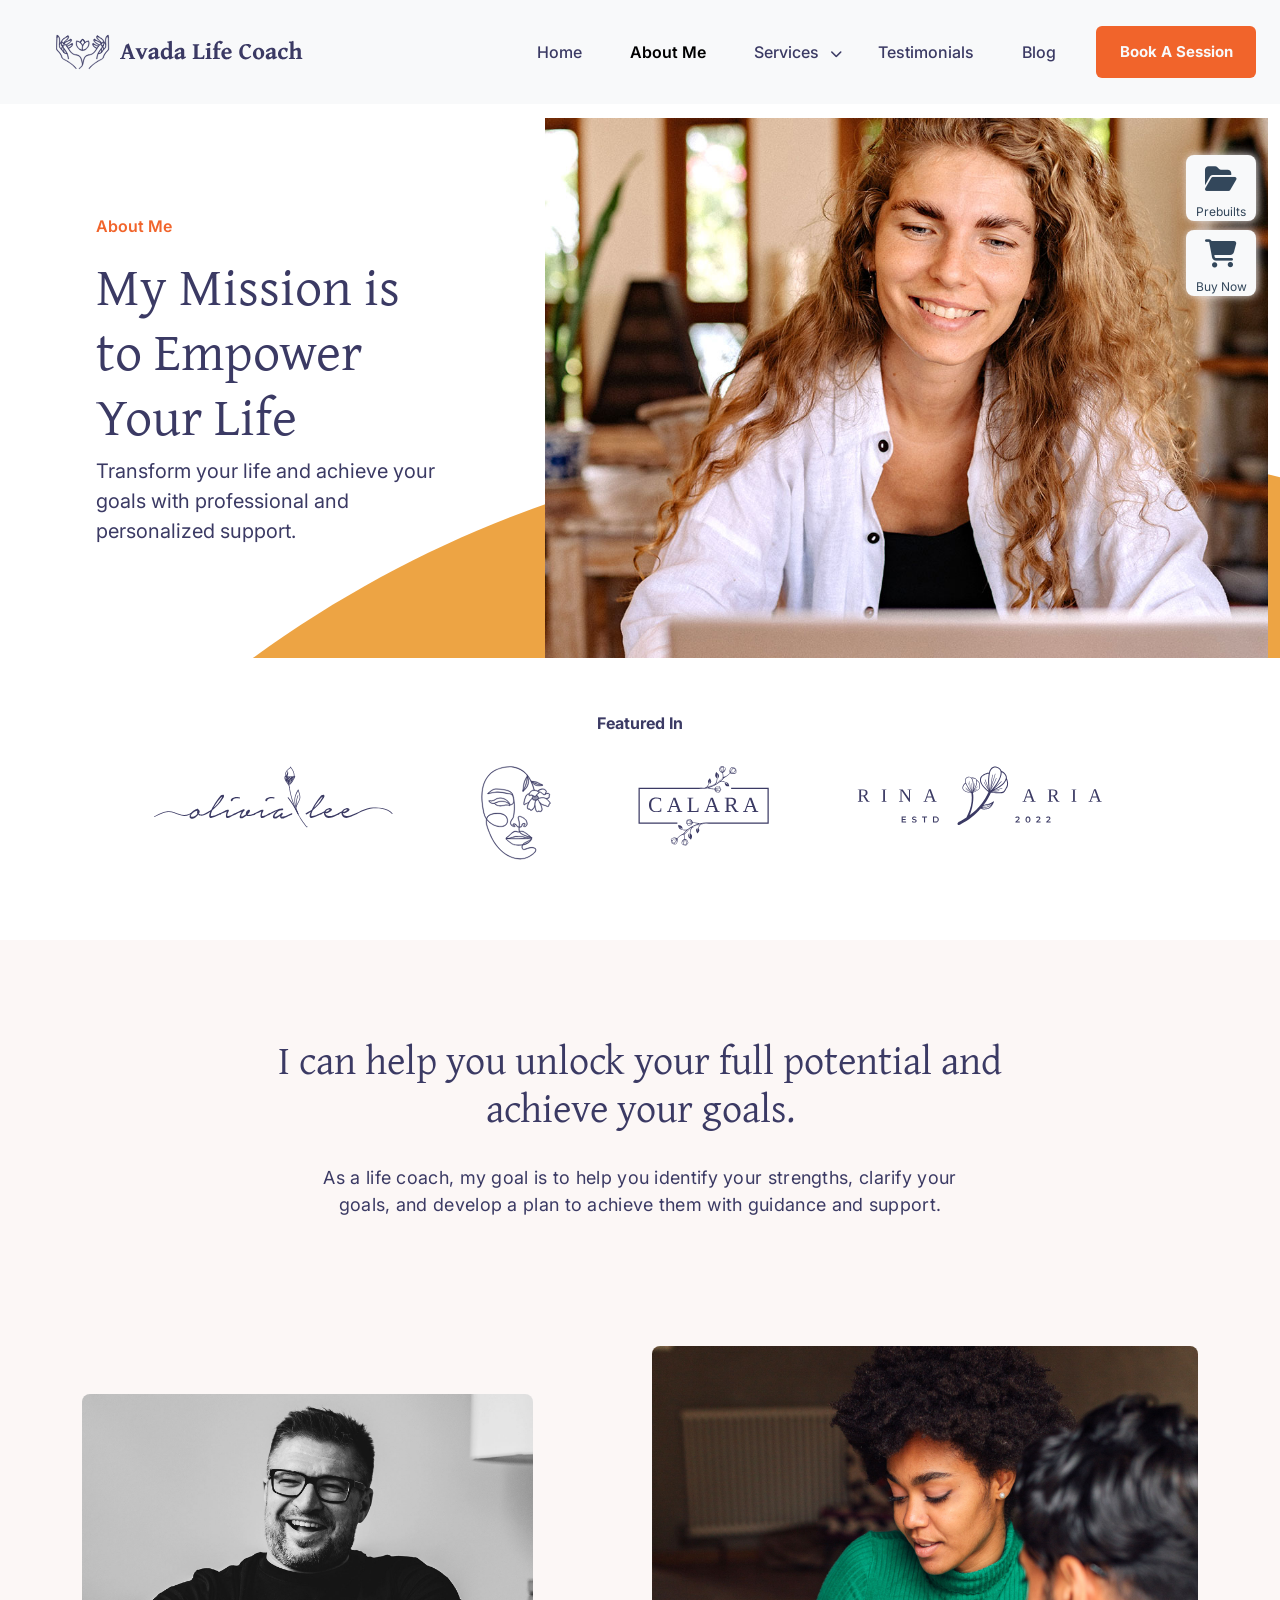
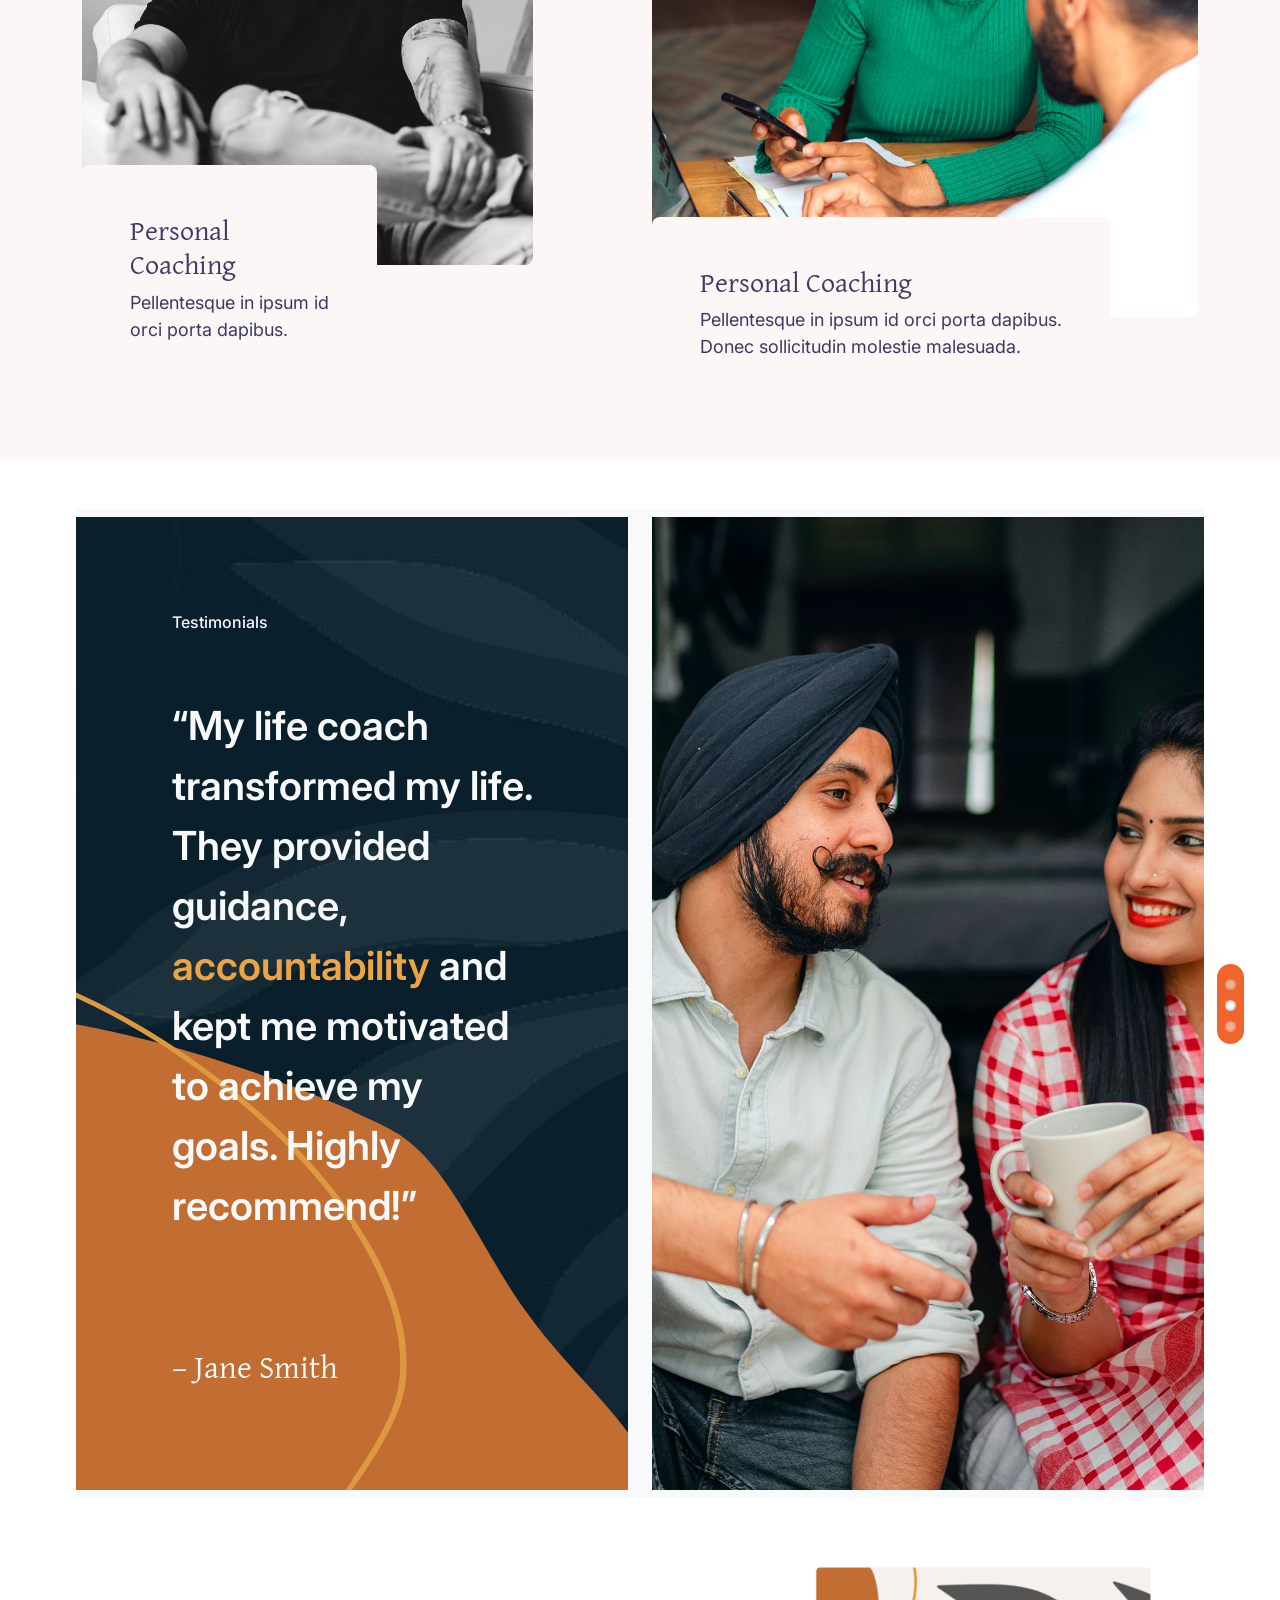
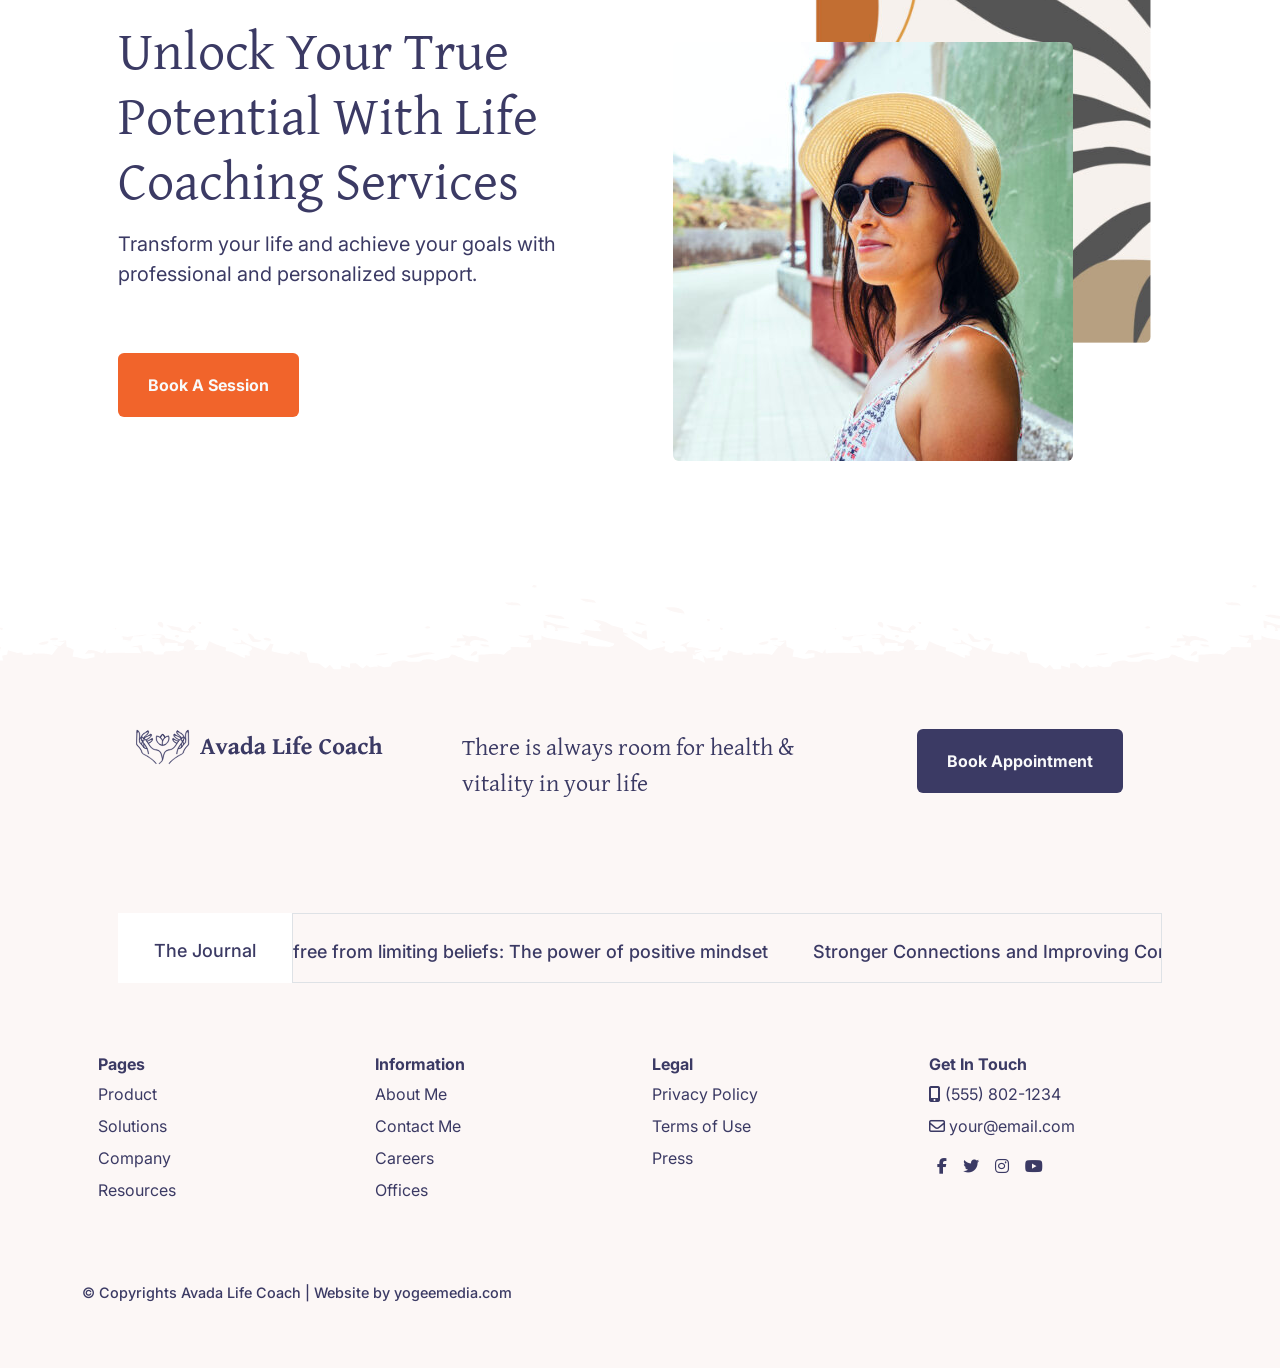
==== about-me.html @ 84ffe20c "toggle btn replace" ====
<!DOCTYPE html>
<html lang="en">

<head>
    <meta charset="UTF-8" />
    <meta name="viewport" content="width=device-width, initial-scale=1.0" />
    <title>
        About Me – Avada Life Coach
    </title>

    <!-- favicon -->
    <link rel="shortcut icon" href="inc/img/home/favicon.svg" type="image/x-icon" />

    <!-- bootstrap css -->
    <link href="https://cdn.jsdelivr.net/npm/bootstrap@5.0.2/dist/css/bootstrap.min.css" rel="stylesheet"
        integrity="sha384-EVSTQN3/azprG1Anm3QDgpJLIm9Nao0Yz1ztcQTwFspd3yD65VohhpuuCOmLASjC" crossorigin="anonymous" />

    <!-- font-awesome cdn  -->
    <link rel="stylesheet" href="https://cdnjs.cloudflare.com/ajax/libs/font-awesome/6.4.2/css/all.min.css"
        integrity="sha512-z3gLpd7yknf1YoNbCzqRKc4qyor8gaKU1qmn+CShxbuBusANI9QpRohGBreCFkKxLhei6S9CQXFEbbKuqLg0DA=="
        crossorigin="anonymous" referrerpolicy="no-referrer" />

    <!-- google font cdn -->
    <link rel="preconnect" href="https://fonts.googleapis.com" />
    <link rel="preconnect" href="https://fonts.gstatic.com" crossorigin />
    <link
        href="https://fonts.googleapis.com/css2?family=Gentium+Plus:wght@400;700&family=Inter:wght@200;400;600&display=swap"
        rel="stylesheet" />

    <!-- data aos css cdn -->
    <link rel="stylesheet" href="https://unpkg.com/aos@next/dist/aos.css" />

    <!-- main css -->
    <link rel="stylesheet" href="inc/css/style.css" />

    <!-- jQuery -->
    <script src="https://cdnjs.cloudflare.com/ajax/libs/jquery/3.7.0/jquery.min.js"
        integrity="sha512-3gJwYpMe3QewGELv8k/BX9vcqhryRdzRMxVfq6ngyWXwo03GFEzjsUm8Q7RZcHPHksttq7/GFoxjCVUjkjvPdw=="
        crossorigin="anonymous" referrerpolicy="no-referrer"></script>


</head>

<body>
    <!-- main wrapper start -->
    <div class="main-wrapper position-relative">
        <!-- header start -->
        <header>
            <nav class="navbar navbar-expand-lg bg-body-tertiary py-4 px-lg-2 px-sm-0">
                <div class="container px-0">
                    <a class="navbar-brand ps-3 ps-lg-5" href="index.html">
                        <img src="./inc/img/home/logo.svg" class="logo position-relative" alt="logo" />
                    </a>
                    <li class="px-lg-3 px-md-0 d-lg-none d-md-block d-sm-block">
                        <button onclick="window.location.href='book-session.html';"
                            class="nav-btn btn bg-orange fw-bolder btn-small text-light" type="button">
                            Book A Session
                        </button>
                    </li>
                    <button onclick="toggleBtn()" class="navbar-toggler" type="button" data-bs-toggle="collapse"
                        data-bs-target="#navbarSupportedContent" aria-controls="navbarSupportedContent"
                        aria-expanded="false" aria-label="Toggle navigation">
                        <span class="fa fa-bars py-3 px-4 bg-light float-end" onclick="changeIcon(this)"></span>
                    </button>
                    <div class="collapse navbar-collapse float-lg-end float-md-none" id="navbarSupportedContent">
                        <ul class="navbar-nav ms-auto mb-2">
                            <li class="nav-item px-lg-3 px-md-0">
                                <a class="nav-link text-purple hover-text-orange" aria-current="page"
                                    href="index.html">Home</a>
                            </li>
                            <li class="nav-item px-lg-3 px-md-0">
                                <a class="nav-link active text-purple hover-text-orange" href="about-me.html">
                                    About Me</a>
                            </li>
                            <li class="nav-item px-lg-3 px-md-0 dropdown btn-group">
                                <button class="col-11 btn text-start p-0" type="button">
                                    <a class="nav-link text-purple hover-text-orange float-start w-100"
                                        href="services.html">Services</a>
                                </button>
                                <button type="button" class="col-1 btn float-end text-purple p-0 mt-3 mt-lg-2"
                                    data-bs-toggle="dropdown" aria-expanded="false">
                                    <!-- <span class="visually-hidden">Toggle Dropdown</span> -->
                                    <i class="fa-solid fa-chevron-down drop-btn" style="font-size: 0.75rem ;"></i>
                                </button>
                                <ul class="dropdown-menu m-lg-1 m-md-0 rounded-4 px-lg-2 px-md-0"
                                    style="transition: var(--animation);">
                                    <a href="career-coaching.html" class="drop-item-link">
                                        <li class="row">
                                            <div class=" col-5 p-0">
                                                <img src="inc/img/home/drop1.png" alt="dropdown-icon"
                                                    class="dropdown-icon d-lg-block d-md-none d-sm-none m-auto">
                                            </div>
                                            <div class="col-lg-7 col-md-12 p-0 list-box">
                                                <div class="dropdown-item text-purple hover-text-orange p-0 font2 fs-5 px-lg-0 px-md-5 px-sm-5"
                                                    style="letter-spacing: 1px">
                                                    Career Coaching
                                                </div>
                                                <div class=" sub-heading text-secondary d-lg-block d-md-non d-sm-none">
                                                    Vivamus magna justo
                                                </div>
                                            </div>
                                        </li>
                                    </a>
                                    <li>
                                        <hr class="dropdown-divider mx-3">
                                    </li>
                                    <a href="personal-coaching.html" class="drop-item-link">
                                        <li class="row">
                                            <div class=" col-5 p-0">
                                                <img src="inc/img/home/drop2.png" alt="dropdown-icon"
                                                    class="dropdown-icon d-lg-block d-md-none d-sm-none m-auto">
                                            </div>
                                            <div class="col-lg-7 col-md-12 p-0 list-box">
                                                <div class="dropdown-item text-purple hover-text-orange p-0 font2 fs-5 px-lg-0 px-md-5 px-sm-5"
                                                    style="letter-spacing: 1px;">
                                                    Personal Coaching
                                                </div>
                                                <div class="sub-heading text-secondary d-lg-block d-md-none d-sm-none">
                                                    Pellentesque in ipsum
                                                </div>
                                            </div>
                                        </li>
                                    </a>
                                    <li>
                                        <hr class="dropdown-divider mx-3">
                                    </li>
                                    <a href="wellness-coaching.html" class="drop-item-link">
                                        <li class="row">
                                            <div class=" col-5 p-0">
                                                <img src="inc/img/home/drop3.png" alt="dropdown-icon"
                                                    class="dropdown-icon d-lg-block d-md-none d-sm-none m-auto">
                                            </div>
                                            <div class="col-lg-7 col-md-12 p-0 list-box">
                                                <div class="dropdown-item text-purple hover-text-orange p-0 font2 fs-5 px-lg-0 px-md-5 px-sm-5"
                                                    style="letter-spacing: 1px;">
                                                    Wellness Coaching
                                                </div>
                                                <div class="sub-heading text-secondary d-lg-block d-md-none d-sm-none">
                                                    Cras ulricies ligula sed
                                                </div>
                                            </div>
                                        </li>
                                    </a>
                                </ul>
                            </li>
                            <li class="nav-item px-lg-3 px-md-0">
                                <a class="nav-link text-purple hover-text-orange"
                                    href="testimonials.html">Testimonials</a>
                            </li>
                            <li class="nav-item px-lg-3 px-md-0">
                                <a class="nav-link text-purple hover-text-orange" href="blog.html">Blog</a>
                            </li>
                        </ul>
                        <!-- <form class="d-flex" role="search">
                            <input class="form-control me-2" type="search" placeholder="Search" aria-label="Search">
                            <button class="btn btn-outline-success" type="submit">Search</button>
                        </form> -->
                    </div>
                </div>
                <li class="px-lg-3 px-md-0 d-lg-block d-md-none d-sm-none">
                    <button onclick="window.location.href='book-session.html';"
                        class="nav-btn btn bg-orange fw-bolder btn-small text-light" type="button">
                        Book A Session
                    </button>
                </li>
            </nav>
        </header>
        <!-- header end -->

        <!-- fix two button section start -->
        <section class="two-fix-btn position-relative d-none d-sm-block btn" style="z-index: 999;">
            <div class="btn-container bg-light position-absolute" style="top: 50px;">
                <div class="main-box bg-light position-fixed text-center end-0 me-4 rounded-3" style="width: 70px;"
                    data-animation="to-left" data-bs-toggle="modal" data-bs-target="#exampleModal">
                    <a href="#">
                        <div class="btn-box d-flex align-items-center" style="width: 70px;">
                            <span class="fa-solid fa-folder-open fs-3 text-center m-auto"
                                style="color: var(--dark-purple);"></span>
                            <span class="fa-solid fa-folder-open fs-3 text-center m-auto"
                                style="color: var(--dark-purple);" onclick="changeIcon(this)" onclick="toggleBtn()"
                                aria-hidden="true"></span>
                        </div>
                        <p class="fix-btn-text d-block text-dark-purple m-0" style="font-size: 0.75rem;">Prebuilts</p>
                    </a>
                </div>
                <div class="main-box bg-light position-fixed text-center end-0 me-4 rounded-3"
                    style="width: 70px; top: 230px;" data-animation="to-left">
                    <a href="#">
                        <div class="btn-box d-flex align-items-center">
                            <span class="fa-solid fa-cart-shopping fs-3 text-center m-auto"
                                style="color: var(--dark-purple);"></span>
                            <span class="fa-solid fa-cart-shopping fs-3 text-center m-auto"
                                style="color: var(--dark-purple);" aria-hidden="true"></span>
                        </div>
                        <p class="fix-btn-text d-block text-dark-purple m-0" style="font-size: 0.75rem;">Buy Now</p>
                    </a>
                </div>
            </div>
        </section>
        <!-- fix two button section end -->

        <!-- Modal section start -->
        <section class="modal fade" id="exampleModal" tabindex="-1" aria-labelledby="exampleModalLabel"
            aria-hidden="true">
            <div class="modal-dialog modal-dialog-centered modal-dialog-scrollable" style="max-width: 80%;">
                <div class="modal-content">
                    <div class="modal-header">
                        <!-- <h1 class="modal-title fs-5" id="exampleModalLabel">Modal title</h1> -->
                        <button type="button" class="btn-close" data-bs-dismiss="modal" aria-label="Close"></button>
                    </div>
                    <div class="modal-body">
                        <div class="container-fluid">
                            <div class="row flex-nowrap">
                                <div class="col-auto col-md-3 col-xl-2 px-sm-2 px-0">
                                    <div
                                        class="d-flex flex-column align-items-center align-items-sm-start px-3 pt-2 text-white min-vh-100">
                                        <a href="/"
                                            class="d-flex align-items-center pb-3 mb-md-0 me-md-auto text-white text-decoration-none">
                                            <span class="fs-5 d-none d-sm-inline">Menu</span>
                                        </a>
                                        <ul class="nav nav-pills flex-column mb-sm-auto mb-0 align-items-center align-items-sm-start"
                                            id="menu">
                                            <li class="nav-item">
                                                <a href="#" class="nav-link align-middle px-0">
                                                    <i class="fs-4 bi-house"></i> <span
                                                        class="ms-1 d-none d-sm-inline">Home</span>
                                                </a>
                                            </li>
                                            <li>
                                                <a href="#submenu1" data-bs-toggle="collapse"
                                                    class="nav-link px-0 align-middle">
                                                    <i class="fs-4 bi-speedometer2"></i> <span
                                                        class="ms-1 d-none d-sm-inline">Dashboard</span>
                                                </a>
                                                <ul class="collapse show nav flex-column ms-1" id="submenu1"
                                                    data-bs-parent="#menu">
                                                    <li class="w-100">
                                                        <a href="#" class="nav-link px-0"> <span
                                                                class="d-none d-sm-inline">Item</span> 1
                                                        </a>
                                                    </li>
                                                    <li>
                                                        <a href="#" class="nav-link px-0"> <span
                                                                class="d-none d-sm-inline">Item</span> 2
                                                        </a>
                                                    </li>
                                                </ul>
                                            </li>
                                            <li>
                                                <a href="#" class="nav-link px-0 align-middle">
                                                    <i class="fs-4 bi-table"></i> <span
                                                        class="ms-1 d-none d-sm-inline">Orders</span></a>
                                            </li>
                                            <li>
                                                <a href="#submenu2" data-bs-toggle="collapse"
                                                    class="nav-link px-0 align-middle ">
                                                    <i class="fs-4 bi-bootstrap"></i> <span
                                                        class="ms-1 d-none d-sm-inline">Bootstrap</span></a>
                                                <ul class="collapse nav flex-column ms-1" id="submenu2"
                                                    data-bs-parent="#menu">
                                                    <li class="w-100">
                                                        <a href="#" class="nav-link px-0"> <span
                                                                class="d-none d-sm-inline">Item</span>
                                                            1</a>
                                                    </li>
                                                    <li>
                                                        <a href="#" class="nav-link px-0"> <span
                                                                class="d-none d-sm-inline">Item</span>
                                                            2</a>
                                                    </li>
                                                </ul>
                                            </li>
                                            <li>
                                                <a href="#submenu3" data-bs-toggle="collapse"
                                                    class="nav-link px-0 align-middle">
                                                    <i class="fs-4 bi-grid"></i> <span
                                                        class="ms-1 d-none d-sm-inline">Products</span> </a>
                                                <ul class="collapse nav flex-column ms-1" id="submenu3"
                                                    data-bs-parent="#menu">
                                                    <li class="w-100">
                                                        <a href="#" class="nav-link px-0"> <span
                                                                class="d-none d-sm-inline">Product</span>
                                                            1</a>
                                                    </li>
                                                    <li>
                                                        <a href="#" class="nav-link px-0"> <span
                                                                class="d-none d-sm-inline">Product</span>
                                                            2</a>
                                                    </li>
                                                    <li>
                                                        <a href="#" class="nav-link px-0"> <span
                                                                class="d-none d-sm-inline">Product</span>
                                                            3</a>
                                                    </li>
                                                    <li>
                                                        <a href="#" class="nav-link px-0"> <span
                                                                class="d-none d-sm-inline">Product</span>
                                                            4</a>
                                                    </li>
                                                </ul>
                                            </li>
                                            <li>
                                                <a href="#" class="nav-link px-0 align-middle">
                                                    <i class="fs-4 bi-people"></i> <span
                                                        class="ms-1 d-none d-sm-inline">Customers</span>
                                                </a>
                                            </li>
                                        </ul>
                                    </div>
                                </div>
                                <div class="col px-0">
                                    <div class="container pb-2 text-center">
                                        <div class="row w-100">
                                            <div class="col">
                                                <img src="https://picsum.photos/id/680/250/160" alt="sample">
                                            </div>
                                            <div class="col">
                                                <img src="https://picsum.photos/id/681/250/160" alt="sample">
                                            </div>
                                            <div class="col">
                                                <img src="https://picsum.photos/id/682/250/160" alt="sample">
                                            </div>
                                        </div>
                                    </div>
                                    <div class="container pb-2 text-center">
                                        <div class="row w-100">
                                            <div class="col">
                                                <img src="https://picsum.photos/id/683/250/160" alt="sample">
                                            </div>
                                            <div class="col">
                                                <img src="https://picsum.photos/id/684/250/160" alt="sample">
                                            </div>
                                            <div class="col">
                                                <img src="https://picsum.photos/id/685/250/160" alt="sample">
                                            </div>
                                        </div>
                                    </div>
                                    <div class="container pb-2 text-center">
                                        <div class="row w-100">
                                            <div class="col">
                                                <img src="https://picsum.photos/id/686/250/160" alt="sample">
                                            </div>
                                            <div class="col">
                                                <img src="https://picsum.photos/id/687/250/160" alt="sample">
                                            </div>
                                            <div class="col">
                                                <img src="https://picsum.photos/id/688/250/160" alt="sample">
                                            </div>
                                        </div>
                                    </div>
                                    <div class="container pb-2 text-center">
                                        <div class="row w-100">
                                            <div class="col">
                                                <img src="https://picsum.photos/id/689/250/160" alt="sample">
                                            </div>
                                            <div class="col">
                                                <img src="https://picsum.photos/id/690/250/160" alt="sample">
                                            </div>
                                            <div class="col">
                                                <img src="https://picsum.photos/id/691/250/160" alt="sample">
                                            </div>
                                        </div>
                                    </div>

                                </div>
                            </div>
                        </div>
                    </div>
                    <!-- <div class="modal-footer">
                        <button type="button" class="btn btn-secondary" data-bs-dismiss="modal">Close</button>
                        <button type="button" class="btn btn-primary">Save changes</button>
                    </div> -->
                </div>
            </div>
        </section>
        <!-- Modal section end -->

        <!-- post content start -->
        <div class="post-content">
            <!-- hero section start -->
            <section class="hero position-relative">
                <div class="container-fluid">
                    <div class="row">
                        <div class="col hero-row-img" style="background: url(inc/img/home/hero-graphic-1.svg)">
                            <div class="row">
                                <div class="order-lg-2 col-lg-7 col-md-12 pt-lg-0 pt-md-3" data-aos="fade-left"
                                    data-aos-duration="3000">
                                    <div class="hero-img position-relative"
                                        style="background: url(inc/img/about/about-hero.jpg); background-position: center !important;">
                                    </div>
                                    <!-- <div class="hero-signature">
                                        <img src="inc/img/home/signature.svg" alt="signature" />
                                    </div> -->
                                </div>
                                <div class="order-lg-1 col-lg-5 col-md-12 p-lg-5 p-sm-0" data-aos="fade-right"
                                    data-aos-duration="3000">
                                    <div class="container p-lg-5 p-sm-0">
                                        <p class="text-orange">
                                            About Me
                                        </p>
                                        <h1 class="hero-text text-purple font2 fs4">
                                            My Mission is to Empower Your Life
                                        </h1>
                                        <p class="hero-p text-purple font1"
                                            style="font-size: 1.25rem; font-weight: 400;">
                                            Transform your life and achieve your goals with professional and
                                            personalized support.
                                        </p>
                                    </div>
                                </div>
                            </div>
                        </div>
                    </div>
                </div>
            </section>
            <!-- hero section end -->

            <!-- brand logo start -->
            <section class="brand-logo py-5">
                <div class="container">
                    <div class="row" data-aos="fade-up" data-aos-duration="3000">
                        <div class="col">
                            <h3 class="brand-logo-heading fs-6 text-purple fw-bold text-center py-2">
                                Featured In
                            </h3>
                        </div>
                        <div class="row">
                            <div class="col">
                                <ul class="col brand-logo d-sm-flex d-block p-0 justify-content-evenly">
                                    <li class="text-center m-3">
                                        <a href="#">
                                            <img src="inc/img/home/sponsor-1.svg" alt="brand-logo-1"
                                                class="brand-logo-img img-fluid">
                                        </a>
                                    </li>
                                    <li class="text-center m-3">
                                        <a href="#">
                                            <img src="inc/img/home/sponsor-2.svg" alt="brand-logo-2"
                                                class="brand-logo-img img-fluid">
                                        </a>
                                    </li>
                                    <li class="text-center m-3">
                                        <a href="#">
                                            <img src="inc/img/home/sponsor-3.svg" alt="brand-logo-3"
                                                class="brand-logo-img img-fluid">
                                        </a>
                                    </li>
                                    <li class="text-center m-3">
                                        <a href="#">
                                            <img src="inc/img/home/sponsor-4.svg" alt="brand-logo-4"
                                                class="brand-logo-img img-fluid">
                                        </a>
                                    </li>
                                </ul>
                            </div>
                        </div>
                    </div>
                </div>
            </section>
            <!-- brand logo end -->

            <!-- about two img section start -->
            <section class="about-two-img py-5" style="background: var(--light-bg);">
                <div class="container">
                    <div class="row p-lg-5" data-aos="fade-up" data-aos-duration="3000">
                        <div class="col mx-lg-5 mx-md-3 mx-sm-1 px-lg-5 px-md-3 px-sm-1">
                            <h2 class="about-two-img-heading text-purple fs-1 font2 text-center pb-2 mx-lg-5 mx-md-3 mx-sm-0"
                                style="font-weight: 500;">
                                I can help you unlock your full potential and achieve your goals.
                            </h2>
                            <p class="text-purple fw-normal text-center px-5 py-3 mx-lg-5 mx-md-3 mx-sm-0"
                                style="font-size: 1.125rem; letter-spacing: 0.3px;">
                                As a life coach, my goal is to help you identify your strengths, clarify your goals,
                                and develop a plan to achieve them with guidance and support.
                            </p>
                        </div>
                    </div>
                    <div class="about-two-img-box pb-5">
                        <div class="row">
                            <div class="col-lg-5 col-md-12 py-5" data-aos="fade-up" data-aos-duration="1500">
                                <img src="inc/img/about/info-5.jpg"
                                    class="img-fluid position-relative rounded-3 w-100 mt-5" alt="img">
                                <div class="abou-img-text-box text-purple position-absolute p-5 rounded-3"
                                    style="transform: translateY(-100px); background:var(--light-bg)">
                                    <h5 class="fs2 font2">Personal <br> Coaching</h5>
                                    <p class="fs1 fw-normal">Pellentesque in ipsum id <br> orci porta dapibus.</p>
                                </div>
                            </div>
                            <div class="col"></div>
                            <div id="beforecaro" class="col-lg-6 col-md-12 py-5" data-aos="fade-up"
                                data-aos-duration="3000">
                                <img src="inc/img/about/info-3.jpg" class="img-fluid position-relative rounded-3 w-100"
                                    alt="img">
                                <div class="abou-img-text-box text-purple position-absolute p-5 rounded-3"
                                    style="transform: translateY(-100px); background:var(--light-bg)">
                                    <h5 class="fs2 font2">Personal Coaching</h5>
                                    <p class="fs1 fw-normal">Pellentesque in ipsum id orci porta dapibus. <br> Donec
                                        sollicitudin molestie malesuada.</p>
                                </div>
                            </div>
                        </div>
                    </div>
                </div>
            </section>
            <!-- about two img section end -->

            <!-- about vertical carousel section start -->
            <section>
                <div id="verticaro" class="about-vertical-carousel pt-5 d-none d-md-block">
                    <div class="container-fluid" style="width: 90%;">
                        <!-- Carousel https://getbootstrap.com/docs/5.1/components/carousel/ -->
                        <div class="carousel-container justify-content-center">
                            <!-- data-bs-interval: the amount of time to delay between automatically cycling an item. If false, carousel will not automatically cycle -->
                            <!-- data-bs wrap: whether the carousel should cycle continuously (i.e go from first to last and vice-versa) -->
                            <div id="vertical-carousel" class="carousel slide" data-bs-ride="carousel"
                                data-bs-interval="false" data-bs-wrap="true">
                                <!-- Carousel slide indicators -->
                                <ol class="carousel-indicators">
                                    <li data-bs-target="#vertical-carousel" data-bs-slide-to="0"
                                        class="bg-light active"></li>
                                    <li data-bs-target="#vertical-carousel" data-bs-slide-to="1" class="bg-light"></li>
                                    <li data-bs-target="#vertical-carousel" data-bs-slide-to="2" class="bg-light"></li>
                                    <!-- <li data-bs-target="#vertical-carousel" data-bs-slide-to="3"></li> -->
                                </ol>
                                <div class="carousel-inner">
                                    <!-- Carousel item represents each slide -->
                                    <div class="carousel-item bg-light active">
                                        <div class="row">
                                            <div class="col-lg-6 col-md-6 col-sm-12 my-2">
                                                <img src="inc/img/about/info-10.jpg" class="carosels-img-fluid"
                                                    alt="carousel img1">
                                            </div>
                                            <div class="col-lg-6 col-md-6 col-sm-12 my-2">
                                                <div class="vertical-carousel-text-box position-relative"
                                                    style="background:url('inc/img/about/info-bg-3.jpg');
                                                                    background-size: cover; background-position: center center; height: 100%;">
                                                    <div class="carousel-text-box p-lg-5 p-md-3 p-sm-5 h-100"
                                                        style="background: url(inc/img/about/info-bg-3.svg); background-position: center; background-size: cover;">
                                                        <h3
                                                            class="text-light fs-6 pb-lg-2 pb-md-2 pb-sm-1 p-lg-5 p-md-3 p-sm-5 p-5">
                                                            Testimonials
                                                        </h3>
                                                        <p class="text-light fs-1 p-lg-5 p-md-3 p-sm-5 p-5">
                                                            “My life coach has been a <span
                                                                class="text-yellow">game-changer</span>,
                                                            helping me set and achieve goals and improve my overall
                                                            well-being.”
                                                        </p>
                                                        <h2 class="font2 px-lg-5 px-md-3 px-sm-5 text-light p-5">
                                                            – Jane Smith
                                                        </h2>
                                                    </div>
                                                </div>
                                            </div>
                                        </div>
                                    </div>
                                    <div class="carousel-item bg-light">
                                        <div class="row">
                                            <div class="col-lg-6 col-md-6 col-sm-12 order-lg-2 order-md-2 my-2">
                                                <img src="inc/img/about/info-7.jpg" class="carosels-img-fluid"
                                                    alt="carousel img2">
                                            </div>
                                            <div class="col-lg-6 col-md-6 col-sm-12 my-2">
                                                <div class="vertical-carousel-text-box position-relative order-lg-1 order-md-1"
                                                    style="background:url('inc/img/about/info-bg-3.jpg');
                                                                    background-size: cover; background-position: center center; height: 100%;">
                                                    <div class="carousel-text-box p-lg-5 p-md-3 p-sm-5 h-100"
                                                        style="background: url(inc/img/about/info-bg-3.svg); background-position: center; background-size: cover;">
                                                        <h3
                                                            class="text-light fs-6 pb-lg-2 pb-md-2 pb-sm-1 p-lg-5 p-md-3 p-sm-5 p-5">
                                                            Testimonials
                                                        </h3>
                                                        <p class="text-light fs-1 p-lg-5 p-md-3 p-sm-5 p-5">
                                                            “My life coach transformed my life. They provided guidance,
                                                            <span class="text-yellow">accountability</span> and kept me
                                                            motivated to
                                                            achieve my goals. Highly recommend!”
                                                        </p>
                                                        <h2 class="font2 px-lg-5 px-md-3 px-sm-5 text-light p-5">
                                                            – Jane Smith
                                                        </h2>
                                                    </div>
                                                </div>
                                            </div>
                                        </div>
                                    </div>
                                    <div class="carousel-item bg-light">
                                        <div class="row">
                                            <div class="col-lg-6 col-md-6 col-sm-12 my-2">
                                                <img src="inc/img/about/info-5.jpg" class="carosels-img-fluid"
                                                    alt="carousel img3">
                                            </div>
                                            <div class="col-lg-6 col-md-6 col-sm-12 my-2">
                                                <div class="vertical-carousel-text-box position-relative"
                                                    style="background:url('inc/img/about/info-bg-3.jpg');
                                                                    background-size: cover; background-position: center center; height: 100%;">
                                                    <div class="carousel-text-box p-lg-5 p-md-3 p-sm-5 h-100"
                                                        style="background: url(inc/img/about/info-bg-3.svg); background-position: center; background-size: cover;">
                                                        <h3
                                                            class="text-light fs-6 pb-lg-2 pb-md-2 pb-sm-1 p-lg-5 p-md-3 p-sm-5 p-5">
                                                            Testimonials
                                                        </h3>
                                                        <p class="text-light fs-1 p-lg-5 p-md-3 p-sm-5 p-5">
                                                            “My life coach helped me achieve my <span
                                                                class="text-yellow">dreams</span>
                                                            by providing clarity and ongoing support. Their guidance was
                                                            a
                                                            game-changer
                                                            for me.”
                                                        </p>
                                                        <h2 class="font2 px-lg-5 px-md-3 px-sm-5 text-light p-5">
                                                            – Jane Smith
                                                        </h2>
                                                    </div>
                                                </div>
                                            </div>
                                        </div>
                                    </div>
                                </div>
                            </div>
                            <!-- Carousel buttons -->
                            <!-- <button class="unclickable carousel-control-prev" type="button" data-bs-target="#vertical-carousel"
                            data-bs-slide="prev">
                            <span class="clickable carousel-control-prev-icon" aria-hidden="true"></span>
                            <span class="visually-hidden">Previous</span>
                        </button>
                        <button class="unclickable carousel-control-next" type="button" data-bs-target="#vertical-carousel"
                            data-bs-slide="next">
                            <span class="clickable carousel-control-next-icon" aria-hidden="true"></span>
                            <span class="visually-hidden">Next</span>
                        </button> -->
                        </div>
                    </div>
                </div>
                <div class="container-fluid carousel-inner d-block d-md-none" style="width: 90%;">
                    <!-- Carousel item represents each slide -->
                    <div class="carousel-sub-item bg-light active">
                        <div class="row">
                            <div class="col-lg-6 col-md-6 col-sm-12 my-2">
                                <img src="inc/img/about/info-10.jpg" class="carosels-img-fluid" alt="carousel img1">
                            </div>
                            <div class="col-lg-6 col-md-6 col-sm-12 my-2">
                                <div class="vertical-carousel-text-box position-relative"
                                    style="background:url('inc/img/about/info-bg-3.jpg');
                                                                                    background-size: cover; background-position: center center; height: 100%;">
                                    <div class="carousel-text-box p-lg-5 p-md-3 p-sm-5 h-100"
                                        style="background: url(inc/img/about/info-bg-3.svg); background-position: center; background-size: cover;">
                                        <h3 class="text-light fs-6 pb-lg-2 pb-md-2 pb-sm-1 p-lg-5 p-md-3 p-sm-5 p-5">
                                            Testimonials
                                        </h3>
                                        <p class="text-light fs-1 p-lg-5 p-md-3 p-sm-5 p-5">
                                            “My life coach has been a <span class="text-yellow">game-changer</span>,
                                            helping me set and achieve goals and improve my overall
                                            well-being.”
                                        </p>
                                        <h2 class="font2 px-lg-5 px-md-3 px-sm-5 text-light p-5">
                                            – Jane Smith
                                        </h2>
                                    </div>
                                </div>
                            </div>
                        </div>
                    </div>
                    <div class="carousel-sub-item bg-light active">
                        <div class="row">
                            <div class="col-lg-6 col-md-6 col-sm-12 order-lg-2 order-md-2 my-2">
                                <img src="inc/img/about/info-7.jpg" class="carosels-img-fluid" alt="carousel img2">
                            </div>
                            <div class="col-lg-6 col-md-6 col-sm-12 my-2">
                                <div class="vertical-carousel-text-box position-relative order-lg-1 order-md-1"
                                    style="background:url('inc/img/about/info-bg-3.jpg');
                                                                                    background-size: cover; background-position: center center; height: 100%;">
                                    <div class="carousel-text-box p-lg-5 p-md-3 p-sm-5 h-100"
                                        style="background: url(inc/img/about/info-bg-3.svg); background-position: center; background-size: cover;">
                                        <h3 class="text-light fs-6 pb-lg-2 pb-md-2 pb-sm-1 p-lg-5 p-md-3 p-sm-5 p-5">
                                            Testimonials
                                        </h3>
                                        <p class="text-light fs-1 p-lg-5 p-md-3 p-sm-5 p-5">
                                            “My life coach transformed my life. They provided guidance,
                                            <span class="text-yellow">accountability</span> and kept me
                                            motivated to
                                            achieve my goals. Highly recommend!”
                                        </p>
                                        <h2 class="font2 px-lg-5 px-md-3 px-sm-5 text-light p-5">
                                            – Jane Smith
                                        </h2>
                                    </div>
                                </div>
                            </div>
                        </div>
                    </div>
                    <div class="carousel-sub-item bg-light active">
                        <div class="row">
                            <div class="col-lg-6 col-md-6 col-sm-12 my-2">
                                <img src="inc/img/about/info-5.jpg" class="carosels-img-fluid" alt="carousel img3">
                            </div>
                            <div class="col-lg-6 col-md-6 col-sm-12 my-2">
                                <div class="vertical-carousel-text-box position-relative"
                                    style="background:url('inc/img/about/info-bg-3.jpg');
                                                                                    background-size: cover; background-position: center center; height: 100%;">
                                    <div class="carousel-text-box p-lg-5 p-md-3 p-sm-5 h-100"
                                        style="background: url(inc/img/about/info-bg-3.svg); background-position: center; background-size: cover;">
                                        <h3 class="text-light fs-6 pb-lg-2 pb-md-2 pb-sm-1 p-lg-5 p-md-3 p-sm-5 p-5">
                                            Testimonials
                                        </h3>
                                        <p class="text-light fs-1 p-lg-5 p-md-3 p-sm-5 p-5">
                                            “My life coach helped me achieve my <span class="text-yellow">dreams</span>
                                            by providing clarity and ongoing support. Their guidance was a
                                            game-changer
                                            for me.”
                                        </p>
                                        <h2 class="font2 px-lg-5 px-md-3 px-sm-5 text-light p-5">
                                            – Jane Smith
                                        </h2>
                                    </div>
                                </div>
                            </div>
                        </div>
                    </div>
                </div>
            </section>
            <!-- about vertical carousel section end -->

            <!-- home video2 section start -->
            <section id="aftercaro" class="home-video2 py-lg-5 pt-md-0">
                <div class="container">
                    <div class="row py-5 video-bg-img m-auto">
                        <div class="col-lg-6 col-md-6 col-sm-12" data-aos="fade-right" data-aos-duration="1000">
                            <div class="container p-lg-4 p-sm-0">
                                <h2
                                    class="home-video2-heading fs4 fw-bolde font2 text-purple text-lg-start text-md-start text-sm-center">
                                    Unlock Your True Potential With Life Coaching Services
                                </h2>
                                <p class="home-video2-p text-purple pt-2" style="font-weight: 400; font-size: 1.25rem;">
                                    Transform your life and achieve your goals with professional and personalized
                                    support.
                                </p>
                                <button class="btn bg-orange fw-bolder btn-large text-light my-5 hover-bg-yellow"
                                    type="button">
                                    Book A Session
                                </button>
                            </div>
                        </div>
                        <div class="col-lg-6 col-md-6 col-sm-12" data-aos="fade-left" data-aos-duration="3000">
                            <div class="row video2-img-box pt-5 position-relative">
                                <div class="col-10">
                                    <img src="inc/img/about/info-4.jpg" alt="info-4"
                                        class="home-video2-img1 img-fluid rounded position-relative m-auto">
                                </div>
                                <div class="col-2">
                                    <img src="inc/img/about/info-bg-2.jpg" alt="info-bg"
                                        class=" home-video2-img2 rounded">
                                </div>
                            </div>
                        </div>
                    </div>
                </div>
            </section>
            <!-- home video2 section end -->

        </div>
        <!-- post content end -->

    </div>
    <!-- main wrapper end -->

    <!-- footer start -->
    <footer style="background: var(--light-bg);">
        <div class="footer-pattern-bg">
            <img src="inc/img/home/footer-pattern.png" alt="footer-pattern">
        </div>
        <div class="container position-relative">
            <div class="row py-5">
                <div class="col-lg-4 col-md-4 col-sm-12">
                    <a href="index.html">
                        <img src="inc/img/home/logo.svg" alt="logo" class="logo d-block m-auto">
                    </a>
                </div>
                <div class="col-lg-4 col-md-4 col-sm-12 m-auto">
                    <p class="footer-txt font2 text-purple fs-4 text-sm-start text-center">
                        There is always room for health
                        & vitality in your life
                    </p>
                </div>
                <div class="col-lg-4 col-md-4 col-sm-12">
                    <button class="btn bg-purple fw-bolder btn-large text-light hover-bg-lblue d-block m-auto"
                        type="button">
                        Book Appointment
                    </button>
                </div>
            </div>
            <div class="row p-lg-5 p-sm-0 d-flex">
                <div class="col-2 p-0">
                    <div class="marquee-text p-0">
                        <p class="text-purple fs1 py-4 text-center" style="background: #ffffff; height: 70px;">
                            The Journal
                        </p>
                    </div>
                </div>
                <div class="col-10 border-1 p-0">
                    <div class="marquee border">
                        <div class="track mt-4">
                            <div class="content text-purple fs1">
                                <span>
                                    <a href="#">free from limiting beliefs: The power of positive mindset
                                        &nbsp;&nbsp;&nbsp;&nbsp;&nbsp;&nbsp;&nbsp;</a>
                                </span>
                                <span>
                                    <a href="#">Stronger Connections and Improving Communication
                                        &nbsp;&nbsp;&nbsp;&nbsp;&nbsp;&nbsp;&nbsp;</a>
                                </span>
                                <span>
                                    <a href="#">Self-Discovery: A Journey to Finding Your Purpose
                                        &nbsp;&nbsp;&nbsp;&nbsp;&nbsp;&nbsp;&nbsp;</a>
                                </span>
                                <span>
                                    <a href="#">for Overcoming Adversity and Achieving Success
                                        &nbsp;&nbsp;&nbsp;&nbsp;&nbsp;&nbsp;&nbsp;</a>
                                </span>
                                <span>
                                    <a href="#">and Techniques for Living in the Present Moment
                                        &nbsp;&nbsp;&nbsp;&nbsp;&nbsp;&nbsp;&nbsp;</a>
                                </span>
                                <span>
                                    <a href="#">Overcome Challenges and Embrace Change
                                        &nbsp;&nbsp;&nbsp;&nbsp;&nbsp;&nbsp;&nbsp;</a>
                                </span>
                                <span>
                                    <a href="#">Finding Happiness and Fulfillment
                                        &nbsp;&nbsp;&nbsp;&nbsp;&nbsp;&nbsp;&nbsp;</a>
                                </span>
                            </div>
                        </div>
                    </div>
                </div>
            </div>
            <div class="row px-3">
                <div class="footer-link col-md-3 col-sm-6 col-6 text-start">
                    <h4 class="fs-6 pt-2 text-purple fw-bold">Pages</h4>
                    <ul class="p-0">
                        <li class="my-2 hvr-forward">
                            <a class="hvr-eft hover-text-orange" href="product.html">Product</a>
                        </li>
                        <li class="my-2 hvr-forward">
                            <a class="hvr-eft hover-text-orange" href="solutions.html">Solutions</a>
                        </li>
                        <li class="my-2 hvr-forward">
                            <a class="hvr-eft hover-text-orange" href="company.html">Company</a>
                        </li>
                        <li class="my-2 hvr-forward">
                            <a class="hvr-eft hover-text-orange" href="resources.html">Resources</a>
                        </li>
                    </ul>
                </div>
                <div class="footer-link col-md-3 col-sm-6 col-6 text-start">
                    <h4 class="fs-6 pt-2 text-purple fw-bold">Information</h4>
                    <ul class="p-0">
                        <li class="my-2 hvr-forward">
                            <a class="hvr-eft hover-text-orange" href="about-me.html">About Me</a>
                        </li>
                        <li class="my-2 hvr-forward">
                            <a class="hvr-eft hover-text-orange" href="contact-me">Contact Me</a>
                        </li>
                        <li class="my-2 hvr-forward">
                            <a class="hvr-eft hover-text-orange hover-text-orange" href="careers.html">Careers</a>
                        </li>
                        <li class="my-2 hvr-forward">
                            <a class="hvr-eft hover-text-orange" href="offices.html">Offices</a>
                        </li>
                    </ul>
                </div>
                <div class="footer-link col-md-3 col-sm-6  col-6 text-start">
                    <h4 class="fs-6 pt-2 text-purple fw-bold">Legal</h4>
                    <ul class="p-0">
                        <li class="my-2 hvr-forward"><a class="hvr-eft hover-text-orange"
                                href="privacy-policy.html">Privacy
                                Policy</a></li>
                        <li class="my-2 hvr-forward"><a class="hvr-eft hover-text-orange" href="terms-of-use.html">Terms
                                of Use</a></li>
                        <li class="my-2 hvr-forward"><a class="hvr-eft hover-text-orange" href="press.html">Press</a>
                        </li>
                    </ul>
                </div>
                <div class="footer-link col-md-3 col-sm-6 col-6 text-start">
                    <h4 class="fs-6 pt-2 text-purple fw-bold">Get In Touch</h4>
                    <ul class="p-0">
                        <li class="my-2">
                            <a title="Click to Call" class="hvr-eft-bdr-bt" href="tel:(555) 802-1234">
                                <i class="fa-solid fa-mobile-screen-button"></i>
                                (555) 802-1234
                            </a>
                        </li>
                        <li class="my-2">
                            <a title="Click to mail" class="hvr-eft-bdr-bt" href="mailto:your@email.com">
                                <i class="fa-regular fa-envelope"></i>
                                your@email.com
                            </a>
                        </li>
                        <li class="my-2">
                            <ul class="p-0 d-lg-flex d-sm-inline-flex d-inline-flex">
                                <li class="text-center rounded-circle p-2">
                                    <a class="" href="https://www.facebook.com" target="_blank" title="Facebook">
                                        <i class="fa-brands fa-facebook-f footer-icon"></i>
                                    </a>
                                </li>
                                <li class="text-center rounded-circle p-2">
                                    <a class="" href="https://www.twitter.com" target="_blank" title="Twitter">
                                        <i class="fa-brands fa-twitter footer-icon"></i>
                                    </a>
                                </li>
                                <li class="text-center rounded-circle p-2">
                                    <a class="" href="https://www.instagram.com" target="_blank" title="Instagram">
                                        <i class="fa-brands fa-instagram footer-icon"></i>
                                    </a>
                                </li>
                                <li class="text-center rounded-circle p-2">
                                    <a class="" href="https://www.youtube.com" target="_blank" title="Youtube">
                                        <i class="fa-brands fa-youtube footer-icon"></i>
                                    </a>
                                </li>
                            </ul>
                        </li>
                    </ul>
                </div>
            </div>
        </div>
        <div class="container copyright-wrapper pt-3">
            <div class="row">
                <div class="col">
                    <p class="copyright-txt text-purple fs0 py-5 text-lg-start text-sm-center">
                        &copy; Copyrights <span id="getYear"></span>
                        Avada Life Coach | Website by
                        <a target="_blank" title="Click to visit" href="https://yogeemedia.com/">
                            yogeemedia.com
                        </a>
                    </p>
                </div>
            </div>
        </div>
    </footer>
    <!-- footer end -->

    <!-- Back to top button -->
    <button type="button" class="btn btn-secondary btn-floating btn-lg" id="btn-back-to-top">
        <i class="fa-solid fa-chevron-up"></i>
    </button>

    <!-- main js -->
    <script src="inc/js/script.js"></script>

    <!-- bootstrap js -->
    <script src="https://cdn.jsdelivr.net/npm/bootstrap@5.0.2/dist/js/bootstrap.bundle.min.js"
        integrity="sha384-MrcW6ZMFYlzcLA8Nl+NtUVF0sA7MsXsP1UyJoMp4YLEuNSfAP+JcXn/tWtIaxVXM"
        crossorigin="anonymous"></script>

    <!-- data aos js cdn -->
    <script src="https://unpkg.com/aos@next/dist/aos.js"></script>
    <script>
        AOS.init();
    </script>

</body>

</html>
---- inc/css/style.css ----
:root {
  --light-bg: #fcf7f6;
  --purple: #3b3a64;
  --orange: #f1642b;
  --yellow: #eda444;
  --dark-purple: #33475b;
  --dark-blue: #09202c;
  --animation: all 0.3s ease-in;
  --transform-scale: scale(1.03);
  --transform-left: translate(-5%, -50%);
  --border-right: 2px solid var(--purple);
  --border-bottom: 2px solid var(--purple);
}

html {
  scroll-behavior: smooth;
  overflow-y: scroll;
  overflow-x: hidden;
}

a {
  text-decoration: none;
  color: var(--purple);
}

a:hover {
  color: var(--yellow);
  transition: var(--animation);
}
.a-not-hover:hover {
  color: var(--purple) !important;
}

li {
  list-style: none;
}

body {
  min-height: 200vh;
  font-family: "Inter", sans-serif;
}

footer {
  min-height: 200px;
  background: linear-gradient(180deg);
}

.main-wrapper {
  min-height: calc(200vh - 200px);
}

.font1 {
  font-family: "Inter", sans-serif;
}

.font2 {
  font-family: "Gentium Plus", serif;
}

.fs0 {
  font-size: 0.9rem;
}

.fs1 {
  font-size: 1.125rem;
}

.fs2 {
  font-size: 1.75rem;
}

.fs3 {
  font-size: 3.1rem;
}

.fs4 {
  font-size: 3.375rem;
}

.fs5 {
  font-size: 4.375rem;
}

[type="button"]:not(:disabled),
[type="reset"]:not(:disabled),
[type="submit"]:not(:disabled),
button:not(:disabled) {
  cursor: pointer;
  border: none;
  box-shadow: none;
}

.text-purple {
  color: var(--purple);
  font-weight: 500;
  transition: var(--animation);
}

.text-dark-purple {
  color: var(--dark-purple);
}

.hover-text-orange:hover {
  color: var(--orange);
  transition: var(--animation);
}
.hover-bg-orange:hover {
  background: var(--orange);
}

.btn-active {
  background: var(--orange);
  color: #ffffff;
}
.btn-active:hover {
  background: var(--orange);
  color: #ffffff;
}

.active,
.text-orange {
  color: var(--orange);
  font-weight: 600;
}

.text-yellow {
  color: var(--yellow);
}

.hover-text-yellow:hover {
  color: var(--yellow);
  transition: var(--animation);
}

.hover-bg-yellow:hover {
  background: var(--yellow);
}

.hover-bg-lblue:hover {
  background: #4d4c72;
}

.bg-purple {
  background: var(--purple);
}

.bg-orange {
  background: var(--orange);
}

.bg-yellow {
  background: var(--yellow);
}

.bg-dark-blue {
  background: var(--dark-blue);
}

.btn-small {
  padding: 15px 0 15px;
  font-size: 15px;
  width: 160px;
}

.btn-xs {
  width: 140px;
  height: 60px;
}

.btn-large {
  padding: 20px 30px;
}

/* home page css start */

/* navbar css start */

.dropdown-menu {
  width: 400px;
}

header {
  background: var(--light-bg);
}

.logo {
  max-width: 100%;
}

.navbar {
  max-width: 1600px;
  margin: auto;
}

.nav-link {
  padding-top: 1rem;
}

/* Show dropdown menu on hover */
@media only screen and (min-width: 992px) {
  .dropdown:hover .dropdown-menu {
    display: block;
    transition: all 0.2s ease-in;
  }

  ul.dropdown-menu {
    top: 3.25rem;
  }
}

.dropdown-item:hover {
  background: none;
  color: var(--purple);
}

.nav-btn {
  position: relative;
}

.nav-item.dropdown.btn-group:hover .drop-btn {
  color: var(--orange);
  transition: var(--animation);
}

/* navbar css end */

/* fix two button section css start */

.btn-container {
  display: flex;
  justify-content: center;
}

/* .btn-box li {
    margin-right: 70px;
  } */

.btn-box {
  position: relative;
  display: block;
  overflow: hidden;
}

.btn-box span {
  transition: transform 0.2s ease-out;
}

.btn-box span:first-child {
  display: inline-block;
  padding: 10px;
}

.btn-box span:last-child {
  position: absolute;
  top: 0;
  right: 0;
  bottom: 0;
  left: 0;
  display: flex;
  align-items: center;
  justify-content: center;
  transform: translateY(-100%);
}

/* .btn-box i {
  font-size: 30px;
} */

.btn-box:hover span:first-child {
  transform: translateY(100%);
}

.btn-box:hover span:last-child,
.main-box[data-animation] .btn-box:hover span:last-child {
  transform: none;
}

.main-box[data-animation="to-left"] .btn-box span:last-child {
  transform: translateX(100%);
}

.main-box[data-animation="to-left"] .btn-box:hover span:first-child {
  transform: translateX(-100%);
}

/* fix two button section css end */

/* hero section css start */

.hero {
  background-position: center !important;
  background-repeat: no-repeat;
  background-size: cover !important;
  object-fit: contain;
}

.hero-top {
  background-position: center top !important;
  background-repeat: no-repeat;
  background-size: cover !important;
  object-fit: contain;
}

.hero-row-img {
  background-repeat: no-repeat !important;
  background-position: center center !important;
  background-size: cover !important;
}

.hero-img {
  height: 100%;
  background-size: cover !important;
  background-position: center !important;
  background-repeat: no-repeat !important ;
  width: 100%;
  object-fit: cover;
}

.hero-img-index {
  background-position: right bottom !important;
}

.hero-signature img {
  transform: translate(10%, -60%);
}

.tree-card {
  padding-top: 5rem;
}

/* hero section css end */

/* three card section css start */

img.home-video-img,
.three-card-box {
  transition: var(--animation);
}

img.home-video-img:hover,
.three-card-box:hover {
  transform: var(--transform-scale);
}

.card2-img1 {
  width: 80%;
  height: 180px;
  z-index: 2;
}

.card2-img2 {
  width: 100%;
  height: 150px;
  margin-top: 30px;
}

/* three card section css end */

/* four card sectin css start */

.four-card-left-img {
  background-position: center;
  background-repeat: no-repeat;
  background-size: cover;
  height: 100%;
}

.four-card-img {
  height: 360px;
  max-width: 100%;
  object-fit: cover;
}

.four-card-text-box {
  position: absolute;
  transition: var(--animation);
  top: 50%;
  left: -15%;
  transform: translate(0, -50%);
}

.four-card-text-box:hover {
  transform: var(--transform-left);
}

/* four card sectin css end */

/* home video section css start */

.video-bg-img {
  height: 100%;
  background-size: cover !important;
  background-position: center;
  background-repeat: no-repeat !important ;
  width: 100%;
  object-fit: cover;
}

.home-video-img {
  object-fit: cover;
}

/* home video section css end */

/* home video2 section css start */
.home-video2-img1 {
  z-index: 2;
  display: block;
}

.home-video2-img2 {
  display: block;
  position: absolute;
  transform: translate(-90%, -20%);
  max-width: 60%;
}
/* home video2 section css end */

/* marquee css start */
.marquee {
  position: relative;
  width: 100%;
  max-width: 100%;
  height: 70px;
  overflow-x: hidden;
}

.track {
  position: absolute;
  white-space: nowrap;
  will-change: transform;
  transition: var(--animation);
  animation: marquee 20s linear infinite;
}

@keyframes marquee {
  from {
    transform: translateX(0);
  }
  to {
    transform: translateX(-50%);
  }
}

.track:hover {
  animation-play-state: paused;
}

/* marquee css end */

/* footer css start */
.hvr-forward a:hover {
  color: var(--purple);
}

.hvr-forward {
  transition: var(--animation);
}
.hvr-forward:hover {
  border-right: var(--border-right);
}

.hvr-eft-bdr-bt {
  transition: var(--animation);
}

.hvr-eft-bdr-bt:hover {
  border-bottom: var(--border-bottom);
  color: var(--purple);
}

/* footer css end */

/* Back to top button css start */
#btn-back-to-top {
  position: fixed;
  bottom: 0;
  right: 5%;
  display: none;
}
/* Back to top button css end */

/* home page css end */

/* about me page css start */

.carosels-img-fluid {
  width: 100%;
  height: 100%;
  object-fit: cover;
}

/* about me vertical carousel css start */

section .about-vertical-carousel {
  width: 100%;
  height: 100%;
  /* background-color: darkgrey; */
  display: flex;
  justify-content: center;
  align-items: center;
}

.carousel-inner,
.carousel,
.carousel-item,
.carousel-container {
  height: 100%;
  width: 100%;
  background-position: center center;
  background-size: cover;
}

.carousel-item-prev:not(.carousel-item-end),
.active.carousel-item-start {
  transform: translate3d(0, -100%, 0);
  -webkit-transform: translate3d(0, -100%, 0);
  -moz-transform: translate3d(0, -100%, 0);
  -ms-transform: translate3d(0, -100%, 0);
  -o-transform: translate3d(0, -100%, 0);
}

.carousel-item-next:not(.carousel-item-start),
.active.carousel-item-end {
  transform: translate3d(0, 100%, 0);
  -webkit-transform: translate3d(0, 100%, 0);
  -ms-transform: translate3d(0, 100%, 0);
  -moz-transform: translate3d(0, 100%, 0);
  -o-transform: translate3d(0, 100%, 0);
}

.carousel-indicators {
  top: 0;
  margin: auto;
  height: 80px;
  right: -40px;
  left: auto;
  display: block;
  background: var(--orange);
  padding: 15px 5px;
  border-radius: 15px;
}

.carousel-indicators [data-bs-target] {
  background: none;
  border: 2px solid rgb(212, 212, 212);
  border-radius: 12px;
  width: 7px;
  height: 7px;
  margin-bottom: 10px;
}

.carousel-indicators li.active {
  background: rgb(212, 212, 212);
}

.unclickable {
  pointer-events: none;
}

.clickable {
  pointer-events: all;
}

.jello-horizontal {
  -webkit-animation: jello-horizontal 0.9s
    cubic-bezier(0.175, 0.885, 0.32, 1.275) 3 both;
  animation: jello-horizontal 0.9s cubic-bezier(0.175, 0.885, 0.32, 1.275) 3
    both;
}

@-webkit-keyframes jello-horizontal {
  0% {
    -webkit-transform: scale3d(1, 1, 1);
    transform: scale3d(1, 1, 1);
  }
  30% {
    -webkit-transform: scale3d(1.25, 0.75, 1);
    transform: scale3d(1.25, 0.75, 1);
  }
  40% {
    -webkit-transform: scale3d(0.75, 1.25, 1);
    transform: scale3d(0.75, 1.25, 1);
  }
  50% {
    -webkit-transform: scale3d(1.15, 0.85, 1);
    transform: scale3d(1.15, 0.85, 1);
  }
  65% {
    -webkit-transform: scale3d(0.95, 1.05, 1);
    transform: scale3d(0.95, 1.05, 1);
  }
  75% {
    -webkit-transform: scale3d(1.05, 0.95, 1);
    transform: scale3d(1.05, 0.95, 1);
  }
  100% {
    -webkit-transform: scale3d(1, 1, 1);
    transform: scale3d(1, 1, 1);
  }
}
@keyframes jello-horizontal {
  0% {
    -webkit-transform: scale3d(1, 1, 1);
    transform: scale3d(1, 1, 1);
  }
  30% {
    -webkit-transform: scale3d(1.25, 0.75, 1);
    transform: scale3d(1.25, 0.75, 1);
  }
  40% {
    -webkit-transform: scale3d(0.75, 1.25, 1);
    transform: scale3d(0.75, 1.25, 1);
  }
  50% {
    -webkit-transform: scale3d(1.15, 0.85, 1);
    transform: scale3d(1.15, 0.85, 1);
  }
  65% {
    -webkit-transform: scale3d(0.95, 1.05, 1);
    transform: scale3d(0.95, 1.05, 1);
  }
  75% {
    -webkit-transform: scale3d(1.05, 0.95, 1);
    transform: scale3d(1.05, 0.95, 1);
  }
  100% {
    -webkit-transform: scale3d(1, 1, 1);
    transform: scale3d(1, 1, 1);
  }
}

/* about me vertical carousel css end */

/* about me page css end */

/* service page css start */

p.service-four-card-p {
  width: 65%;
  font-size: 1.125rem;
}

/* service page css end */

/* testimonials page css start */

.four-card-text-box,
.main-box,
.card {
  box-shadow: 1px 0px 10px 0px #eae5e5;
  border: none;
  border-radius: 15px;
}

.three-card-box .card {
  box-shadow: none;
}

/* testimonials page css end */

/* book a session page css start */
.form-control:focus,
.form-control:focus-visible,
.form-control:active,
.form-control:focus-within,
.form-control:visited:target,
.form-control:hover,
.input-group:focus,
.input-group:focus-visible,
.input-group:active,
.input-group:focus-within,
.input-group:visited,
.input-group:target,
.input-group:hover {
  color: var(--purple);
  background-color: #fff;
  border-color: var(--orange);
  outline: 0;
  box-shadow: 0 0 5px 0px var(--orange);
}

.form-check-input:checked {
  background-color: var(--orange);
  border-color: var(--orange);
}
.form-check-input:focus {
  border-color: var(--orange);
  outline: 0;
  box-shadow: 0 0 5px 0px var(--orange);
}

/* book a session page css end */

/* responssive css start */

/* `xxl` extra-large devices (large desktops, less than 1400px) */
@media (max-width: 1400px) {
}

/* `xl` extra-large devices (desktops, less than 1200px) */
@media (max-width: 1200px) {
}

@media (max-width: 992px) {
  /* `lg` large devices (tablets, less than 992px) */

  /* dropdown navbar @media 992px css start */

  .navbar-nav li a {
    padding: 1rem !important;
  }

  .active,
  .navbar-nav li a:hover,
  .btn-group:hover,
  .btn-group:hover .btn-group a,
  .btn-group:hover .btn-group button,
  .drop-item-link:hover .dropdown-item {
    background: var(--orange);
    color: #ffffff;
  }

  .dropdown-menu {
    width: 100%;
  }

  .nav-item.dropdown.btn-group:hover .drop-btn {
  color: #ffffff;
  transition: var(--animation);
}

  .nav-item.dropdown.btn-group {
    display: block;
  }

  .active-btn-group {
    background: var(--orange);
    color: #ffffff;
  }

  .drop-item-link {
    width: 100%;
    display: block;
    font-family: "Inter", sans-serif;
  }

  .drop-item-link:hover {
    background: var(--orange);
  }

  .nav-btn {
    left: 70%;
  }

  .hero-img {
    height: 300px;
  }

  .hero-img-index {
    background-position: center !important;
  }

  /* dropdown navbar @media 992px end */

  /* four card sectin @media 992px css start */

  .four-card-text-box {
    position: relative;
    transition: var(--animation);
    top: 0%;
    left: 0%;
    transform: translate(0, 0);
  }

  .four-card-text-box:hover {
    transform: var(--transform-scale);
  }

  .four-card-img {
    height: auto;
  }

  /* four card sectin @media 992px css end */

  /* service page @media 992px css start */

  p.service-four-card-p {
    width: 100%;
    font-size: 1.125rem;
  }

  /* service page @media 992px css end */
}

/* `md` medium  devices (landscape phones, less than 768px) */
@media (max-width: 768px) {
  .fs1 {
    font-size: 0.8rem;
  }

  .fs3 {
    font-size: 2.5rem;
  }

  .fs4 {
    font-size: 2.8rem;
  }

  .nav-btn {
    left: 20%;
  }
}

/* `sm` small devices (portrait phones, less than 576px) */
@media (max-width: 578px) {
  .footer-txt,
  .footer-link,
  .copyright-txt {
    text-align: center;
  }

  .three-card-box {
    padding: 3rem;
  }

  .dropdown-icon,
  .sub-heading {
    display: none;
  }

  .dropdown-item {
    padding: 0 20px;
  }

  .nav-btn {
    display: none;
  }
}

/* `xs` extra-small devices (phones, less than 320px) */
@media (max-width: 320px) {
}

/* responssive css end */
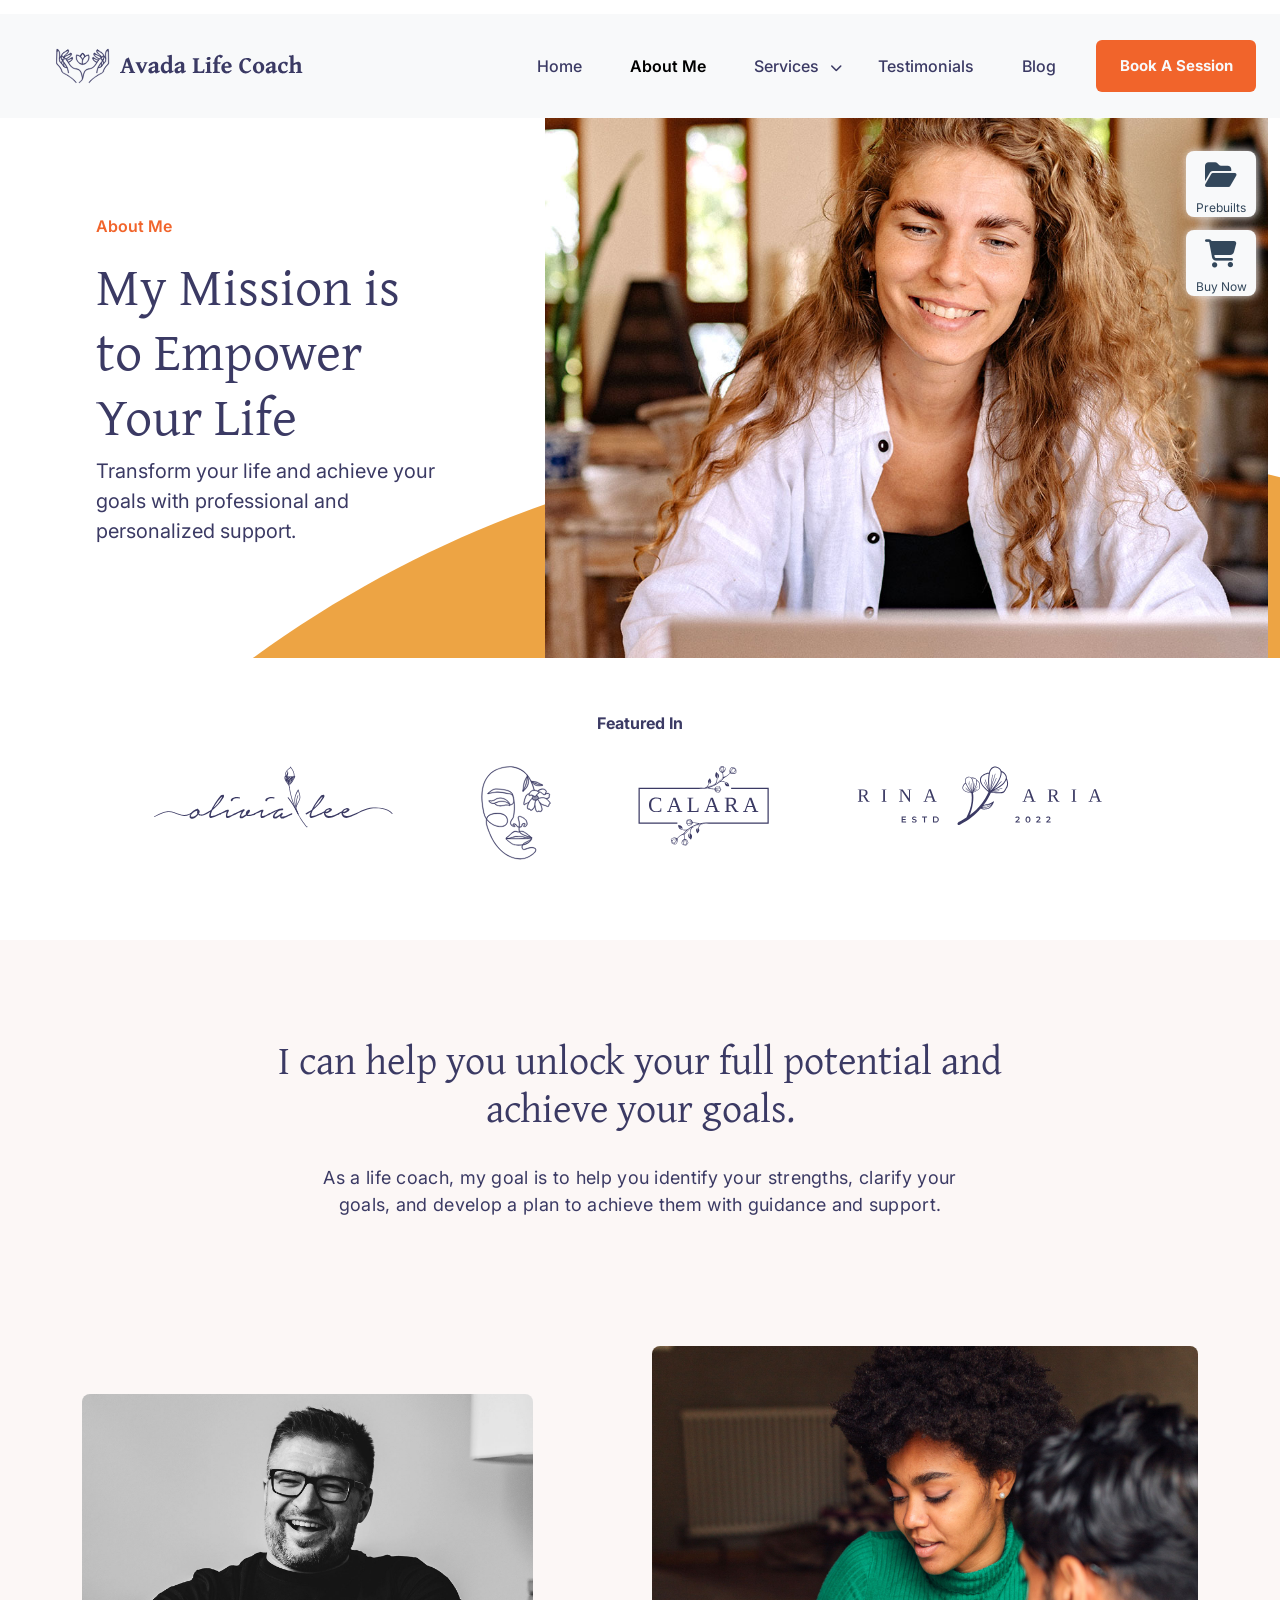
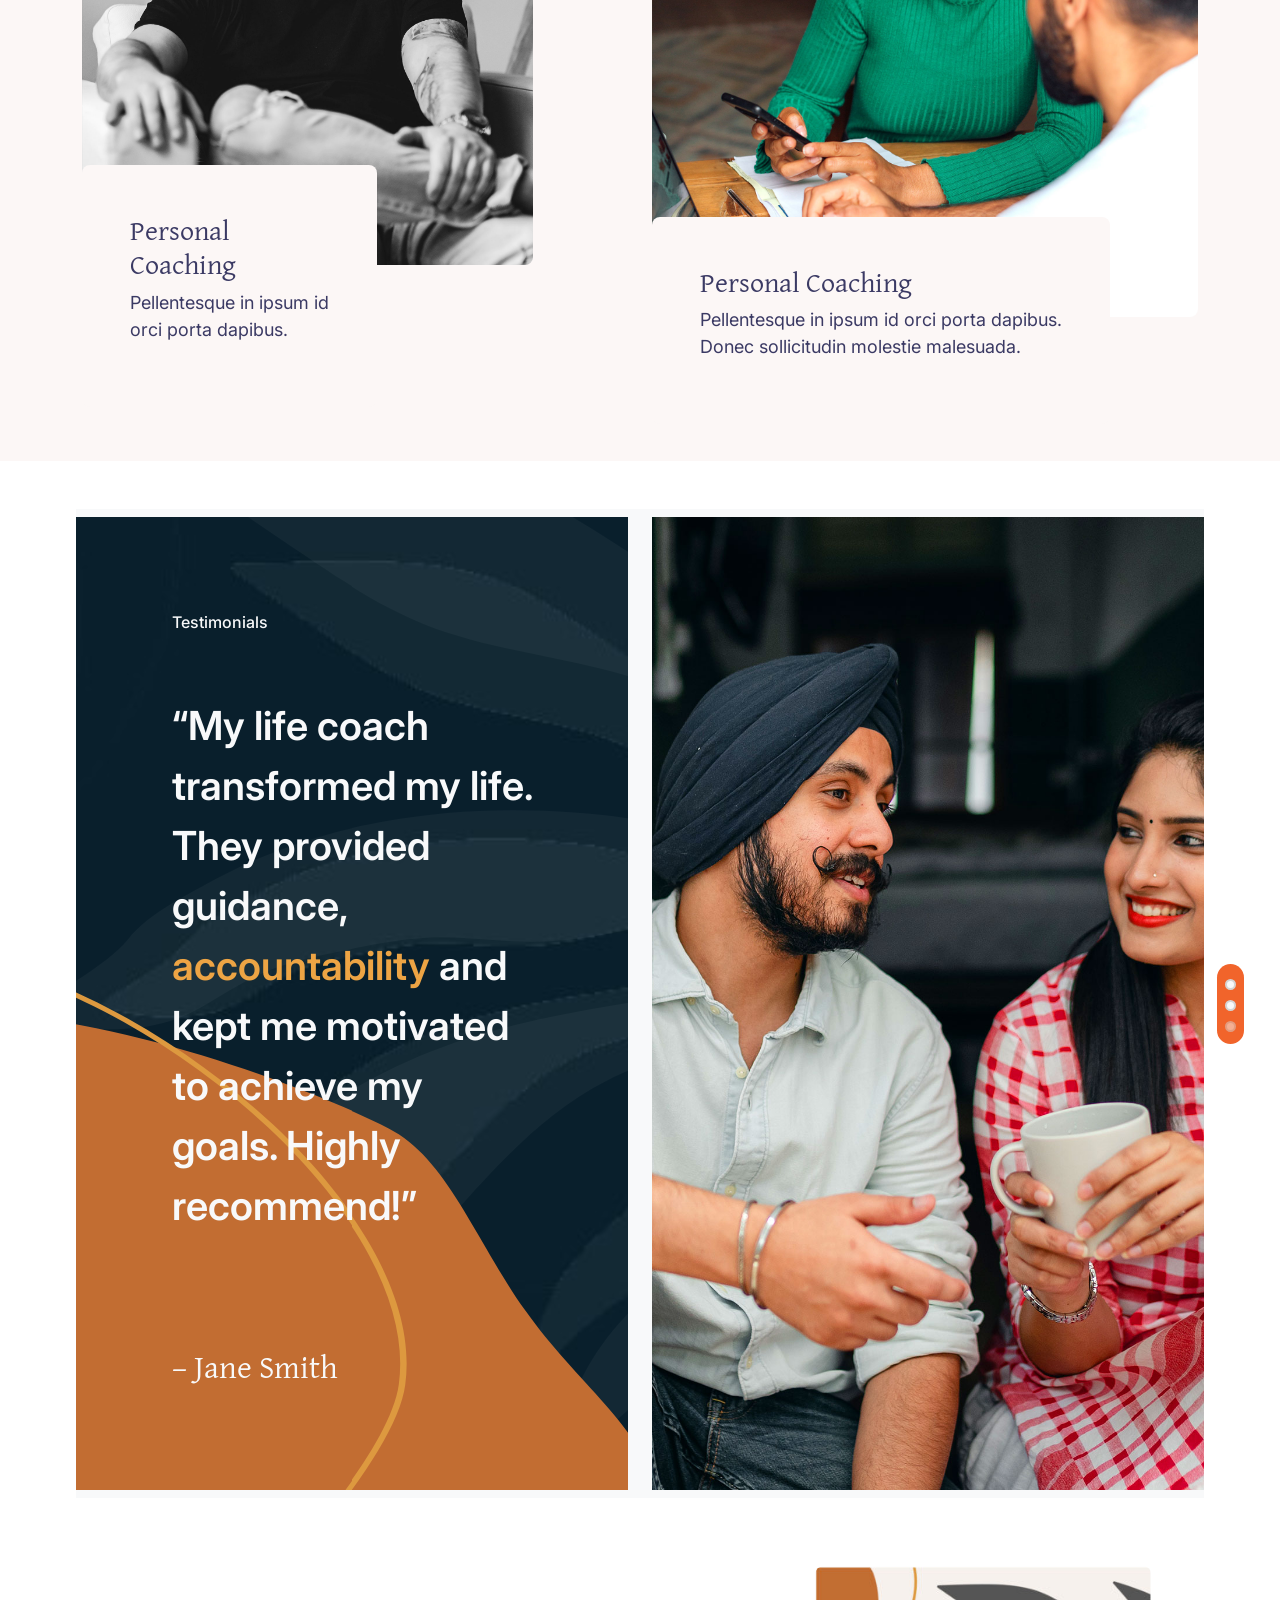
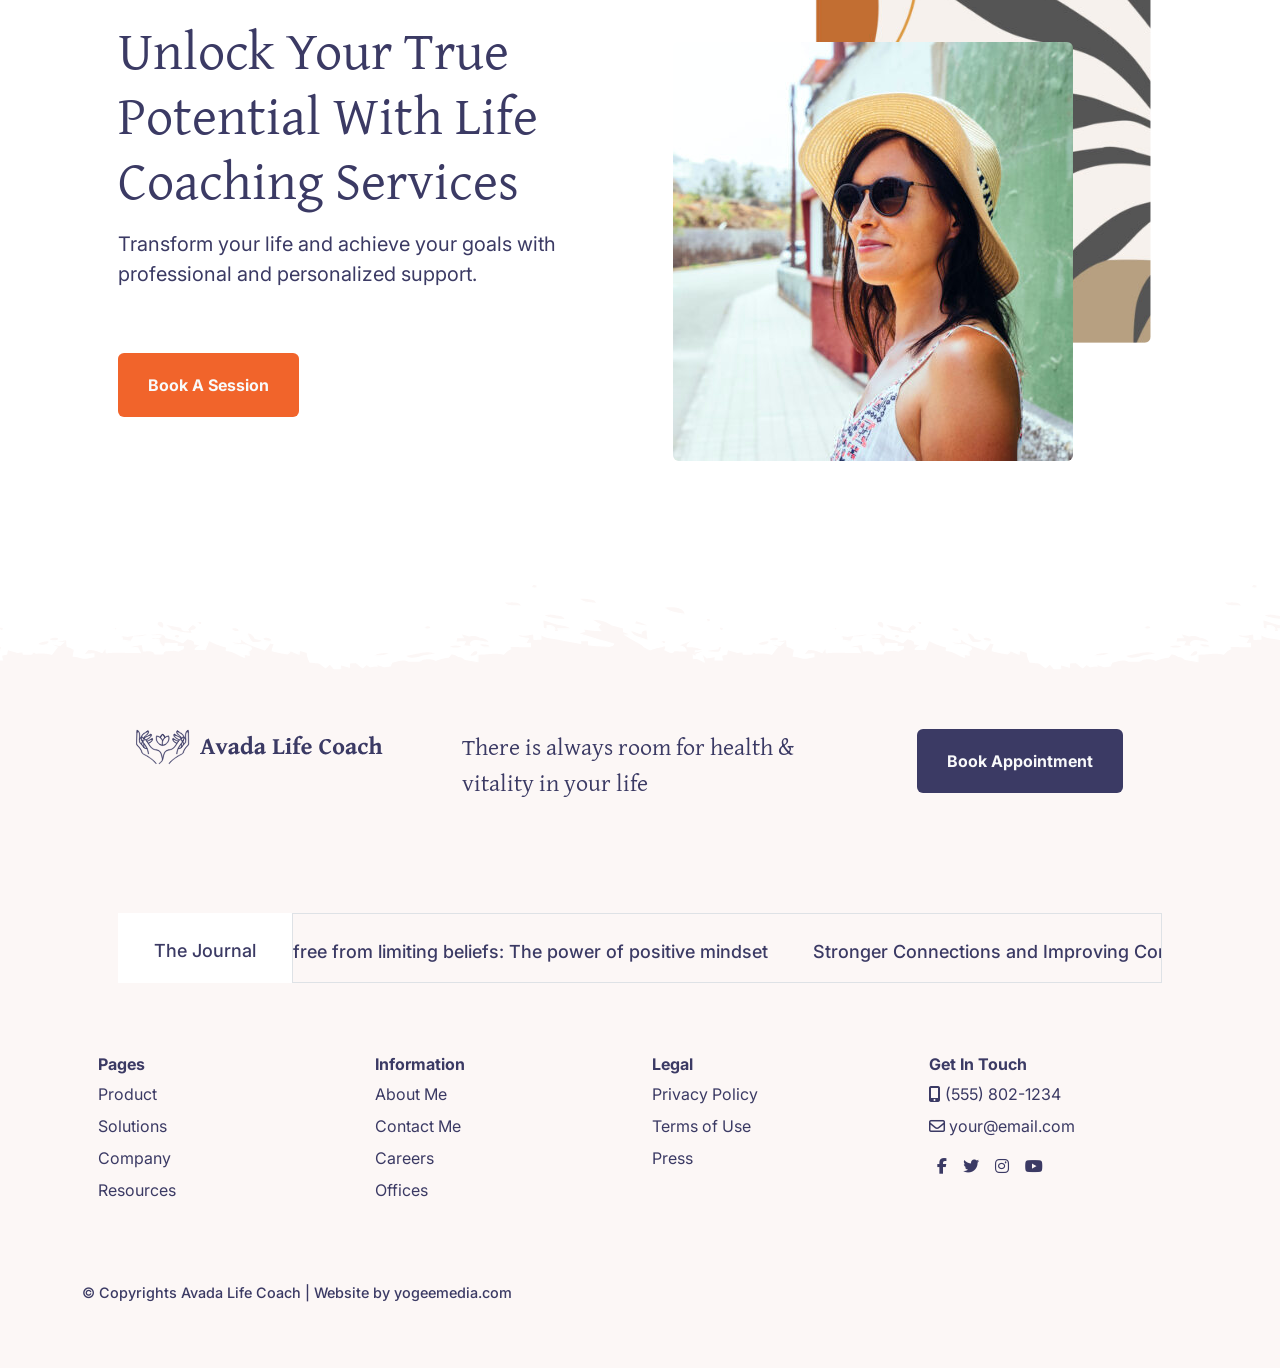
==== commit fa8f7d16: "fix two button fixed" ====
--- a/about-me.html
+++ b/about-me.html
@@ -44,132 +44,10 @@
 <body>
     <!-- main wrapper start -->
     <div class="main-wrapper position-relative">
-        <!-- header start -->
-        <header>
-            <nav class="navbar navbar-expand-lg bg-body-tertiary py-4 px-lg-2 px-sm-0">
-                <div class="container px-0">
-                    <a class="navbar-brand ps-3 ps-lg-5" href="index.html">
-                        <img src="./inc/img/home/logo.svg" class="logo position-relative" alt="logo" />
-                    </a>
-                    <li class="px-lg-3 px-md-0 d-lg-none d-md-block d-sm-block">
-                        <button onclick="window.location.href='book-session.html';"
-                            class="nav-btn btn bg-orange fw-bolder btn-small text-light" type="button">
-                            Book A Session
-                        </button>
-                    </li>
-                    <button onclick="toggleBtn()" class="navbar-toggler" type="button" data-bs-toggle="collapse"
-                        data-bs-target="#navbarSupportedContent" aria-controls="navbarSupportedContent"
-                        aria-expanded="false" aria-label="Toggle navigation">
-                        <span class="fa fa-bars py-3 px-4 bg-light float-end" onclick="changeIcon(this)"></span>
-                    </button>
-                    <div class="collapse navbar-collapse float-lg-end float-md-none" id="navbarSupportedContent">
-                        <ul class="navbar-nav ms-auto mb-2">
-                            <li class="nav-item px-lg-3 px-md-0">
-                                <a class="nav-link text-purple hover-text-orange" aria-current="page"
-                                    href="index.html">Home</a>
-                            </li>
-                            <li class="nav-item px-lg-3 px-md-0">
-                                <a class="nav-link active text-purple hover-text-orange" href="about-me.html">
-                                    About Me</a>
-                            </li>
-                            <li class="nav-item px-lg-3 px-md-0 dropdown btn-group">
-                                <button class="col-11 btn text-start p-0" type="button">
-                                    <a class="nav-link text-purple hover-text-orange float-start w-100"
-                                        href="services.html">Services</a>
-                                </button>
-                                <button type="button" class="col-1 btn float-end text-purple p-0 mt-3 mt-lg-2"
-                                    data-bs-toggle="dropdown" aria-expanded="false">
-                                    <!-- <span class="visually-hidden">Toggle Dropdown</span> -->
-                                    <i class="fa-solid fa-chevron-down drop-btn" style="font-size: 0.75rem ;"></i>
-                                </button>
-                                <ul class="dropdown-menu m-lg-1 m-md-0 rounded-4 px-lg-2 px-md-0"
-                                    style="transition: var(--animation);">
-                                    <a href="career-coaching.html" class="drop-item-link">
-                                        <li class="row">
-                                            <div class=" col-5 p-0">
-                                                <img src="inc/img/home/drop1.png" alt="dropdown-icon"
-                                                    class="dropdown-icon d-lg-block d-md-none d-sm-none m-auto">
-                                            </div>
-                                            <div class="col-lg-7 col-md-12 p-0 list-box">
-                                                <div class="dropdown-item text-purple hover-text-orange p-0 font2 fs-5 px-lg-0 px-md-5 px-sm-5"
-                                                    style="letter-spacing: 1px">
-                                                    Career Coaching
-                                                </div>
-                                                <div class=" sub-heading text-secondary d-lg-block d-md-non d-sm-none">
-                                                    Vivamus magna justo
-                                                </div>
-                                            </div>
-                                        </li>
-                                    </a>
-                                    <li>
-                                        <hr class="dropdown-divider mx-3">
-                                    </li>
-                                    <a href="personal-coaching.html" class="drop-item-link">
-                                        <li class="row">
-                                            <div class=" col-5 p-0">
-                                                <img src="inc/img/home/drop2.png" alt="dropdown-icon"
-                                                    class="dropdown-icon d-lg-block d-md-none d-sm-none m-auto">
-                                            </div>
-                                            <div class="col-lg-7 col-md-12 p-0 list-box">
-                                                <div class="dropdown-item text-purple hover-text-orange p-0 font2 fs-5 px-lg-0 px-md-5 px-sm-5"
-                                                    style="letter-spacing: 1px;">
-                                                    Personal Coaching
-                                                </div>
-                                                <div class="sub-heading text-secondary d-lg-block d-md-none d-sm-none">
-                                                    Pellentesque in ipsum
-                                                </div>
-                                            </div>
-                                        </li>
-                                    </a>
-                                    <li>
-                                        <hr class="dropdown-divider mx-3">
-                                    </li>
-                                    <a href="wellness-coaching.html" class="drop-item-link">
-                                        <li class="row">
-                                            <div class=" col-5 p-0">
-                                                <img src="inc/img/home/drop3.png" alt="dropdown-icon"
-                                                    class="dropdown-icon d-lg-block d-md-none d-sm-none m-auto">
-                                            </div>
-                                            <div class="col-lg-7 col-md-12 p-0 list-box">
-                                                <div class="dropdown-item text-purple hover-text-orange p-0 font2 fs-5 px-lg-0 px-md-5 px-sm-5"
-                                                    style="letter-spacing: 1px;">
-                                                    Wellness Coaching
-                                                </div>
-                                                <div class="sub-heading text-secondary d-lg-block d-md-none d-sm-none">
-                                                    Cras ulricies ligula sed
-                                                </div>
-                                            </div>
-                                        </li>
-                                    </a>
-                                </ul>
-                            </li>
-                            <li class="nav-item px-lg-3 px-md-0">
-                                <a class="nav-link text-purple hover-text-orange"
-                                    href="testimonials.html">Testimonials</a>
-                            </li>
-                            <li class="nav-item px-lg-3 px-md-0">
-                                <a class="nav-link text-purple hover-text-orange" href="blog.html">Blog</a>
-                            </li>
-                        </ul>
-                        <!-- <form class="d-flex" role="search">
-                            <input class="form-control me-2" type="search" placeholder="Search" aria-label="Search">
-                            <button class="btn btn-outline-success" type="submit">Search</button>
-                        </form> -->
-                    </div>
-                </div>
-                <li class="px-lg-3 px-md-0 d-lg-block d-md-none d-sm-none">
-                    <button onclick="window.location.href='book-session.html';"
-                        class="nav-btn btn bg-orange fw-bolder btn-small text-light" type="button">
-                        Book A Session
-                    </button>
-                </li>
-            </nav>
-        </header>
-        <!-- header end -->
 
         <!-- fix two button section start -->
         <section class="two-fix-btn position-relative d-none d-sm-block btn" style="z-index: 999;">
-            <div class="btn-container bg-light position-absolute" style="top: 50px;">
+            <div class="btn-container bg-light position-absolute" style="top: 150px;">
                 <div class="main-box bg-light position-fixed text-center end-0 me-4 rounded-3" style="width: 70px;"
                     data-animation="to-left" data-bs-toggle="modal" data-bs-target="#exampleModal">
                     <a href="#">
@@ -375,6 +253,129 @@
         </section>
         <!-- Modal section end -->
 
+        <!-- header start -->
+        <header>
+            <nav class="navbar navbar-expand-lg bg-body-tertiary py-4 px-lg-2 px-sm-0">
+                <div class="container px-0">
+                    <a class="navbar-brand ps-3 ps-lg-5" href="index.html">
+                        <img src="./inc/img/home/logo.svg" class="logo position-relative" alt="logo" />
+                    </a>
+                    <li class="px-lg-3 px-md-0 d-lg-none d-md-block d-sm-block">
+                        <button onclick="window.location.href='book-session.html';"
+                            class="nav-btn btn bg-orange fw-bolder btn-small text-light" type="button">
+                            Book A Session
+                        </button>
+                    </li>
+                    <button onclick="toggleBtn()" class="navbar-toggler" type="button" data-bs-toggle="collapse"
+                        data-bs-target="#navbarSupportedContent" aria-controls="navbarSupportedContent"
+                        aria-expanded="false" aria-label="Toggle navigation">
+                        <span class="fa fa-bars py-3 px-4 bg-light float-end" onclick="changeIcon(this)"></span>
+                    </button>
+                    <div class="collapse navbar-collapse float-lg-end float-md-none" id="navbarSupportedContent">
+                        <ul class="navbar-nav ms-auto mb-2">
+                            <li class="nav-item px-lg-3 px-md-0">
+                                <a class="nav-link text-purple hover-text-orange" aria-current="page"
+                                    href="index.html">Home</a>
+                            </li>
+                            <li class="nav-item px-lg-3 px-md-0">
+                                <a class="nav-link active text-purple hover-text-orange" href="about-me.html">
+                                    About Me</a>
+                            </li>
+                            <li class="nav-item px-lg-3 px-md-0 dropdown btn-group">
+                                <button class="col-11 btn text-start p-0" type="button">
+                                    <a class="nav-link text-purple hover-text-orange float-start w-100"
+                                        href="services.html">Services</a>
+                                </button>
+                                <button type="button" class="col-1 btn float-end text-purple p-0 mt-3 mt-lg-2"
+                                    data-bs-toggle="dropdown" aria-expanded="false">
+                                    <!-- <span class="visually-hidden">Toggle Dropdown</span> -->
+                                    <i class="fa-solid fa-chevron-down drop-btn" style="font-size: 0.75rem ;"></i>
+                                </button>
+                                <ul class="dropdown-menu m-lg-1 m-md-0 rounded-4 px-lg-2 px-md-0"
+                                    style="transition: var(--animation);">
+                                    <a href="career-coaching.html" class="drop-item-link">
+                                        <li class="row">
+                                            <div class=" col-5 p-0">
+                                                <img src="inc/img/home/drop1.png" alt="dropdown-icon"
+                                                    class="dropdown-icon d-lg-block d-md-none d-sm-none m-auto">
+                                            </div>
+                                            <div class="col-lg-7 col-md-12 p-0 list-box">
+                                                <div class="dropdown-item text-purple hover-text-orange p-0 font2 fs-5 px-lg-0 px-md-5 px-sm-5"
+                                                    style="letter-spacing: 1px">
+                                                    Career Coaching
+                                                </div>
+                                                <div class=" sub-heading text-secondary d-lg-block d-md-non d-sm-none">
+                                                    Vivamus magna justo
+                                                </div>
+                                            </div>
+                                        </li>
+                                    </a>
+                                    <li>
+                                        <hr class="dropdown-divider mx-3">
+                                    </li>
+                                    <a href="personal-coaching.html" class="drop-item-link">
+                                        <li class="row">
+                                            <div class=" col-5 p-0">
+                                                <img src="inc/img/home/drop2.png" alt="dropdown-icon"
+                                                    class="dropdown-icon d-lg-block d-md-none d-sm-none m-auto">
+                                            </div>
+                                            <div class="col-lg-7 col-md-12 p-0 list-box">
+                                                <div class="dropdown-item text-purple hover-text-orange p-0 font2 fs-5 px-lg-0 px-md-5 px-sm-5"
+                                                    style="letter-spacing: 1px;">
+                                                    Personal Coaching
+                                                </div>
+                                                <div class="sub-heading text-secondary d-lg-block d-md-none d-sm-none">
+                                                    Pellentesque in ipsum
+                                                </div>
+                                            </div>
+                                        </li>
+                                    </a>
+                                    <li>
+                                        <hr class="dropdown-divider mx-3">
+                                    </li>
+                                    <a href="wellness-coaching.html" class="drop-item-link">
+                                        <li class="row">
+                                            <div class=" col-5 p-0">
+                                                <img src="inc/img/home/drop3.png" alt="dropdown-icon"
+                                                    class="dropdown-icon d-lg-block d-md-none d-sm-none m-auto">
+                                            </div>
+                                            <div class="col-lg-7 col-md-12 p-0 list-box">
+                                                <div class="dropdown-item text-purple hover-text-orange p-0 font2 fs-5 px-lg-0 px-md-5 px-sm-5"
+                                                    style="letter-spacing: 1px;">
+                                                    Wellness Coaching
+                                                </div>
+                                                <div class="sub-heading text-secondary d-lg-block d-md-none d-sm-none">
+                                                    Cras ulricies ligula sed
+                                                </div>
+                                            </div>
+                                        </li>
+                                    </a>
+                                </ul>
+                            </li>
+                            <li class="nav-item px-lg-3 px-md-0">
+                                <a class="nav-link text-purple hover-text-orange"
+                                    href="testimonials.html">Testimonials</a>
+                            </li>
+                            <li class="nav-item px-lg-3 px-md-0">
+                                <a class="nav-link text-purple hover-text-orange" href="blog.html">Blog</a>
+                            </li>
+                        </ul>
+                        <!-- <form class="d-flex" role="search">
+                            <input class="form-control me-2" type="search" placeholder="Search" aria-label="Search">
+                            <button class="btn btn-outline-success" type="submit">Search</button>
+                        </form> -->
+                    </div>
+                </div>
+                <li class="px-lg-3 px-md-0 d-lg-block d-md-none d-sm-none">
+                    <button onclick="window.location.href='book-session.html';"
+                        class="nav-btn btn bg-orange fw-bolder btn-small text-light" type="button">
+                        Book A Session
+                    </button>
+                </li>
+            </nav>
+        </header>
+        <!-- header end -->
+
         <!-- post content start -->
         <div class="post-content">
             <!-- hero section start -->
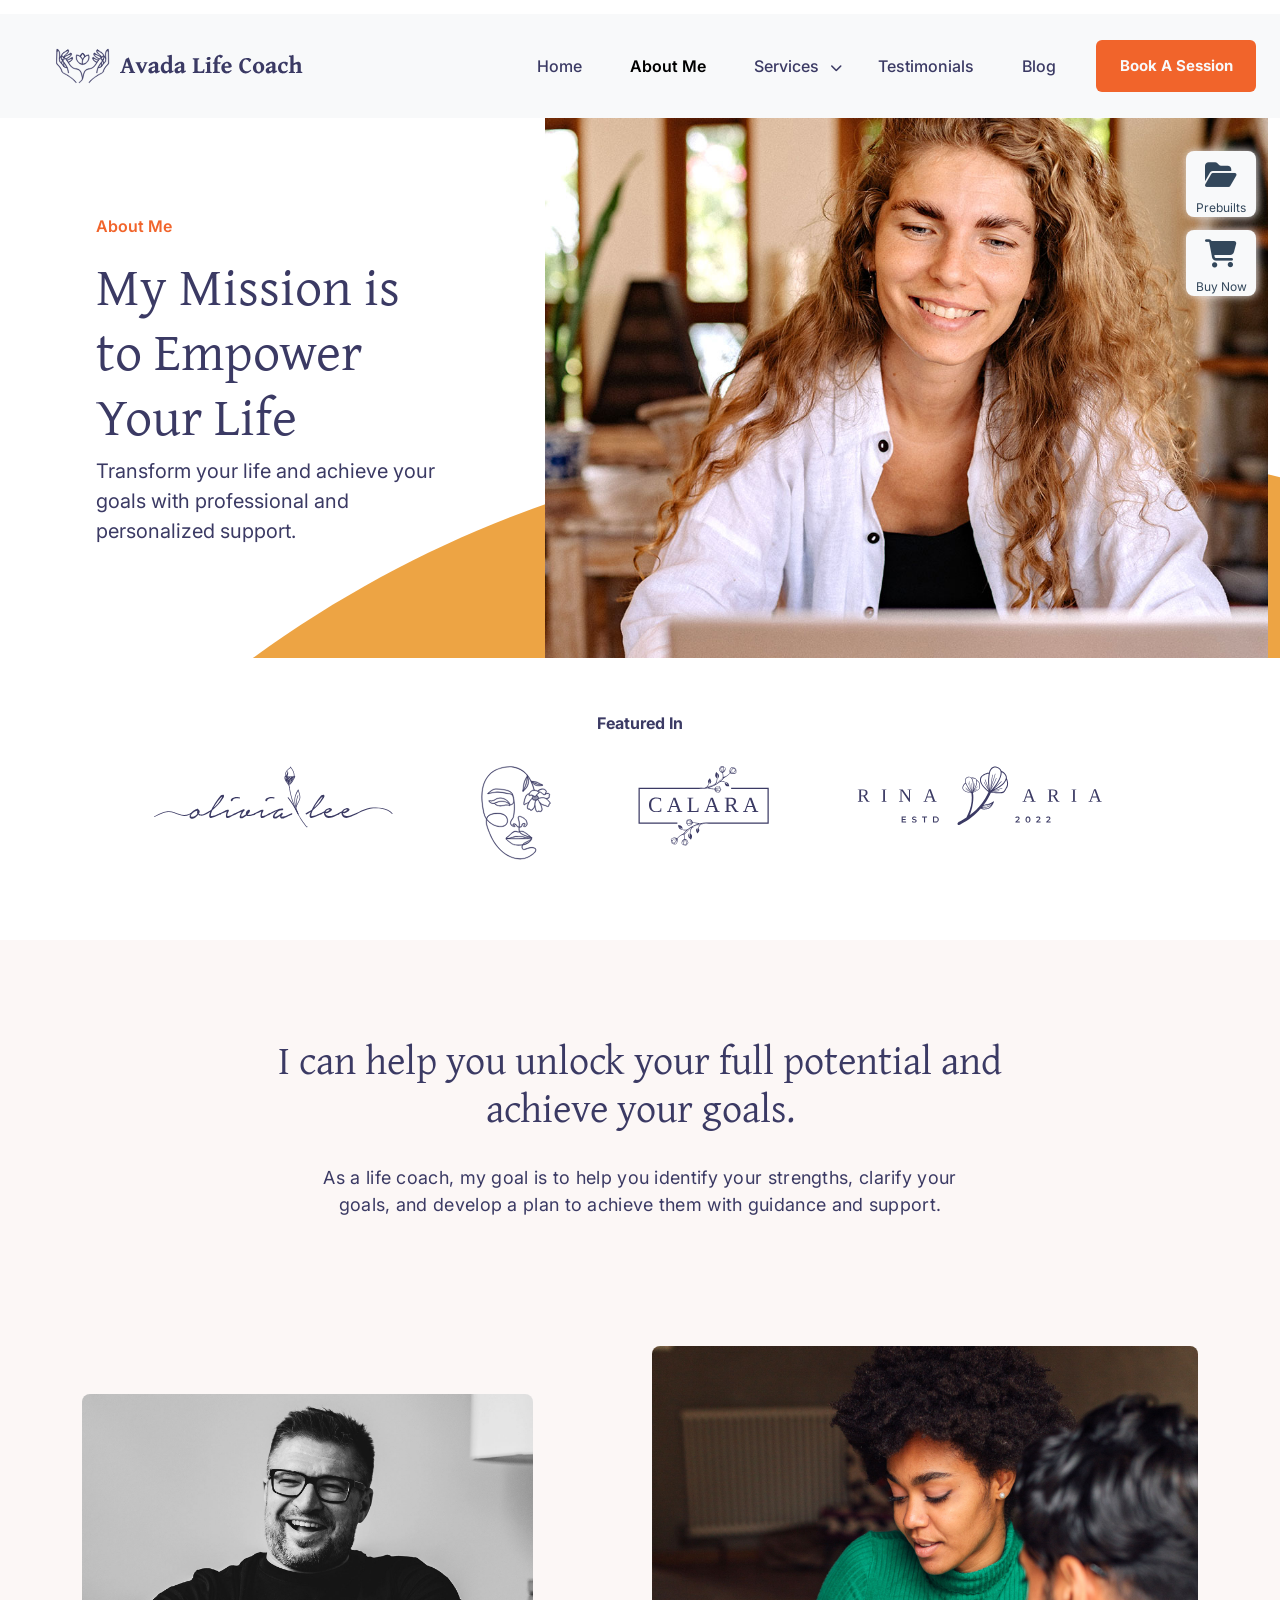
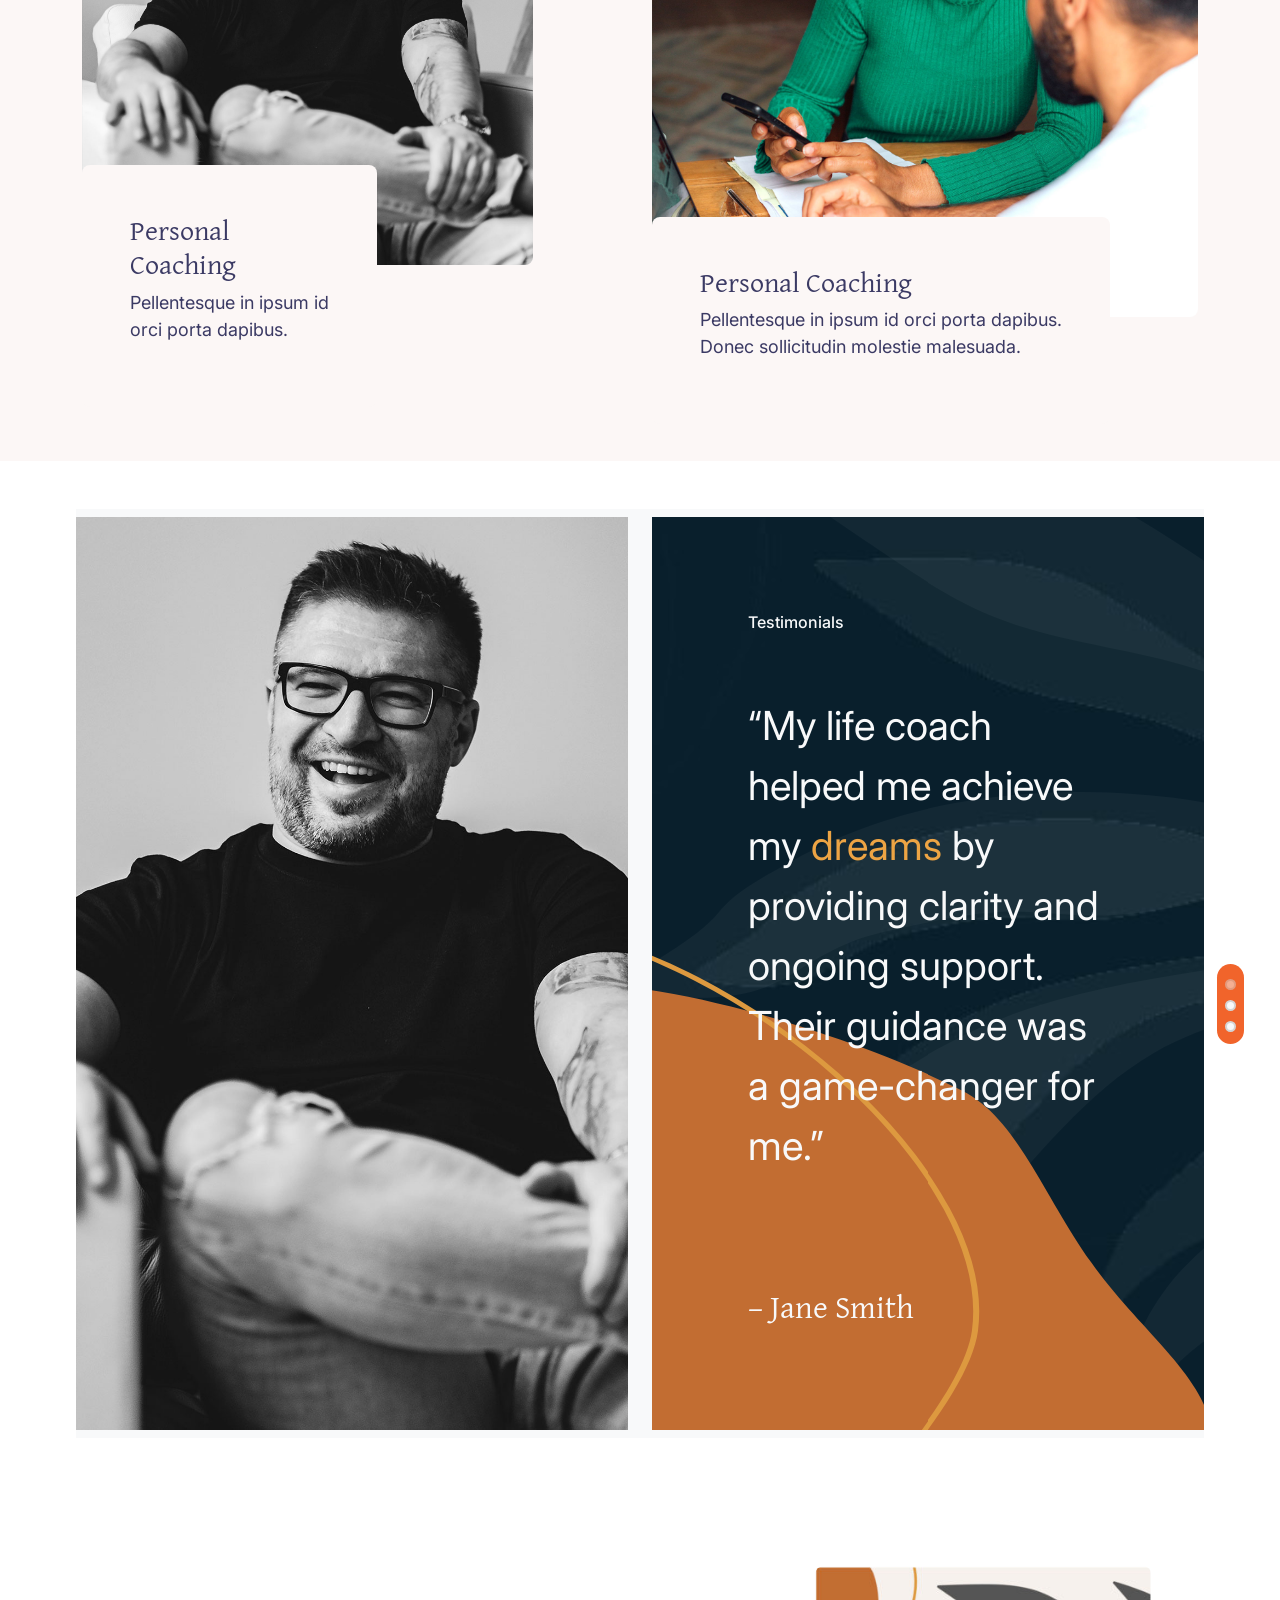
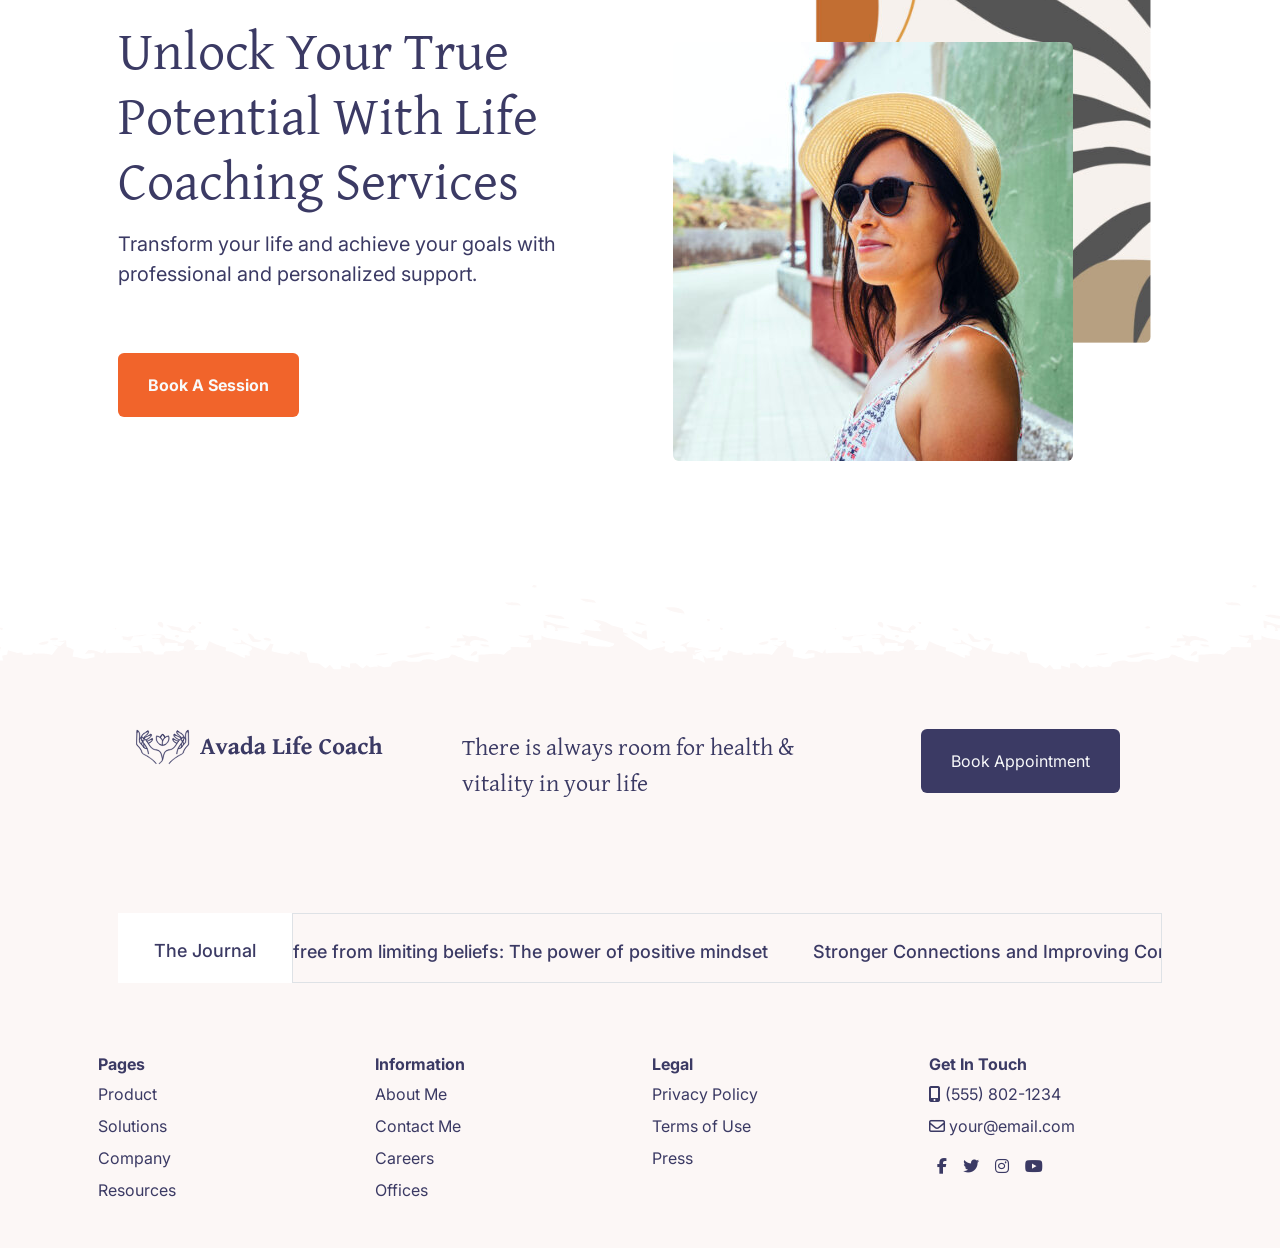
==== commit 50ae2c00: "footer btn" ====
--- a/about-me.html
+++ b/about-me.html
@@ -784,8 +784,7 @@
                     </p>
                 </div>
                 <div class="col-lg-4 col-md-4 col-sm-12">
-                    <button class="btn bg-purple fw-bolder btn-large text-light hover-bg-lblue d-block m-auto"
-                        type="button">
+                    <button class="btn bg-purple fs-6 text-light hover-bg-lblue d-block btn-large m-auto" type="button">
                         Book Appointment
                     </button>
                 </div>
--- a/inc/css/style.css
+++ b/inc/css/style.css
@@ -449,6 +449,10 @@
 /* marquee css end */
 
 /* footer css start */
+.footer-txt {
+  font-weight: 400;
+}
+
 .hvr-forward a:hover {
   color: var(--purple);
 }
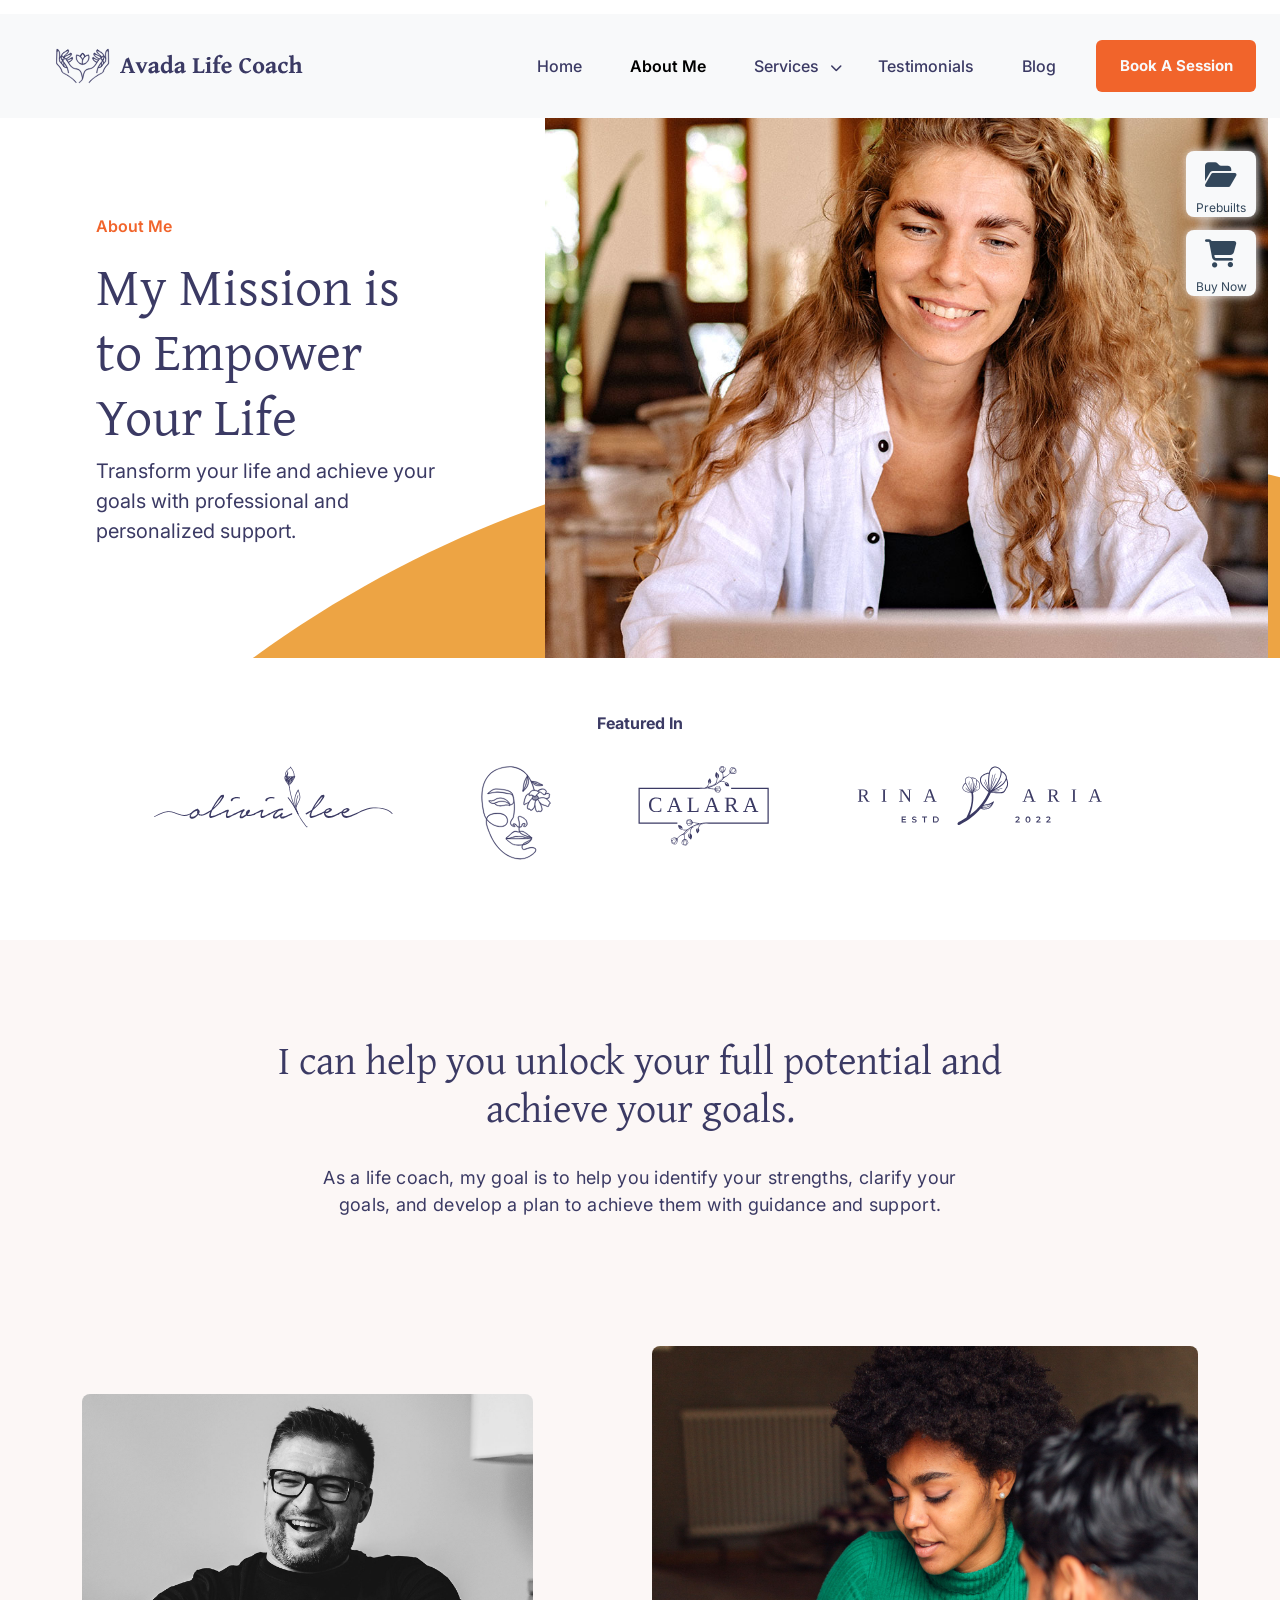
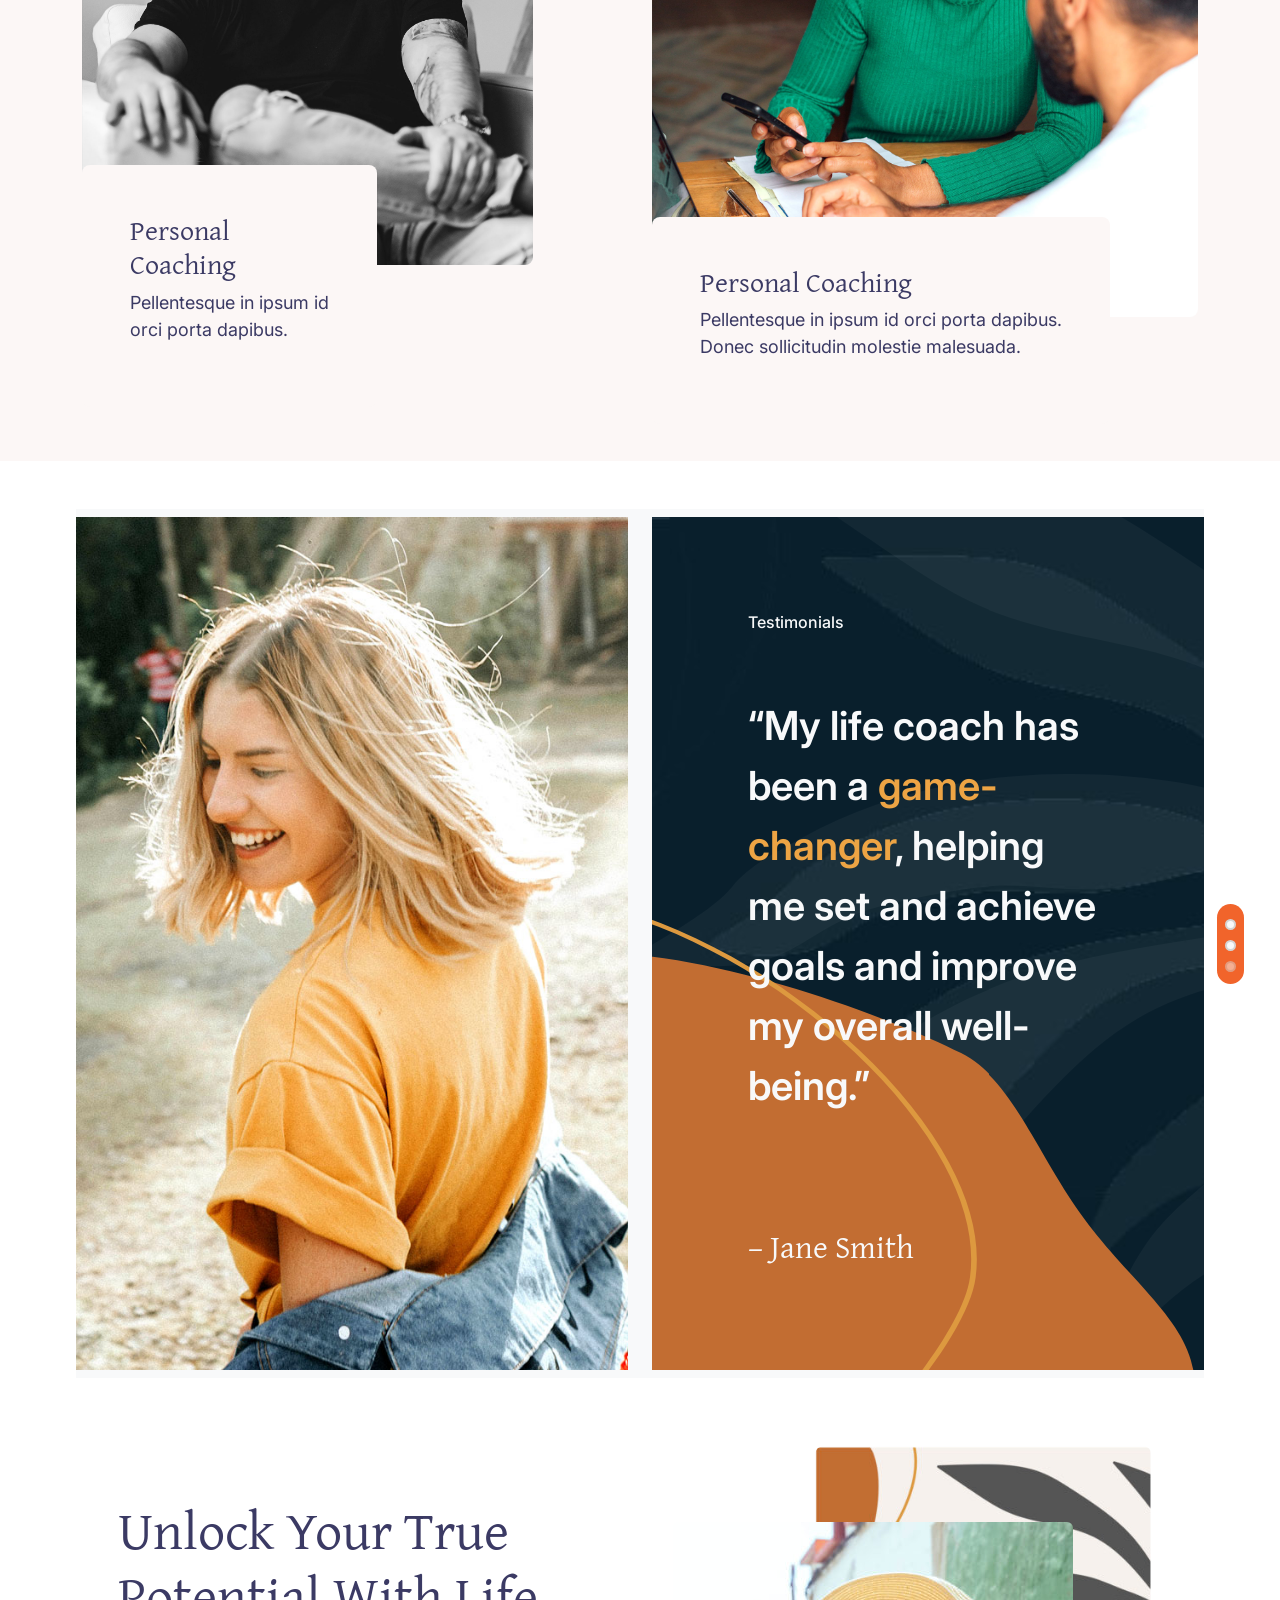
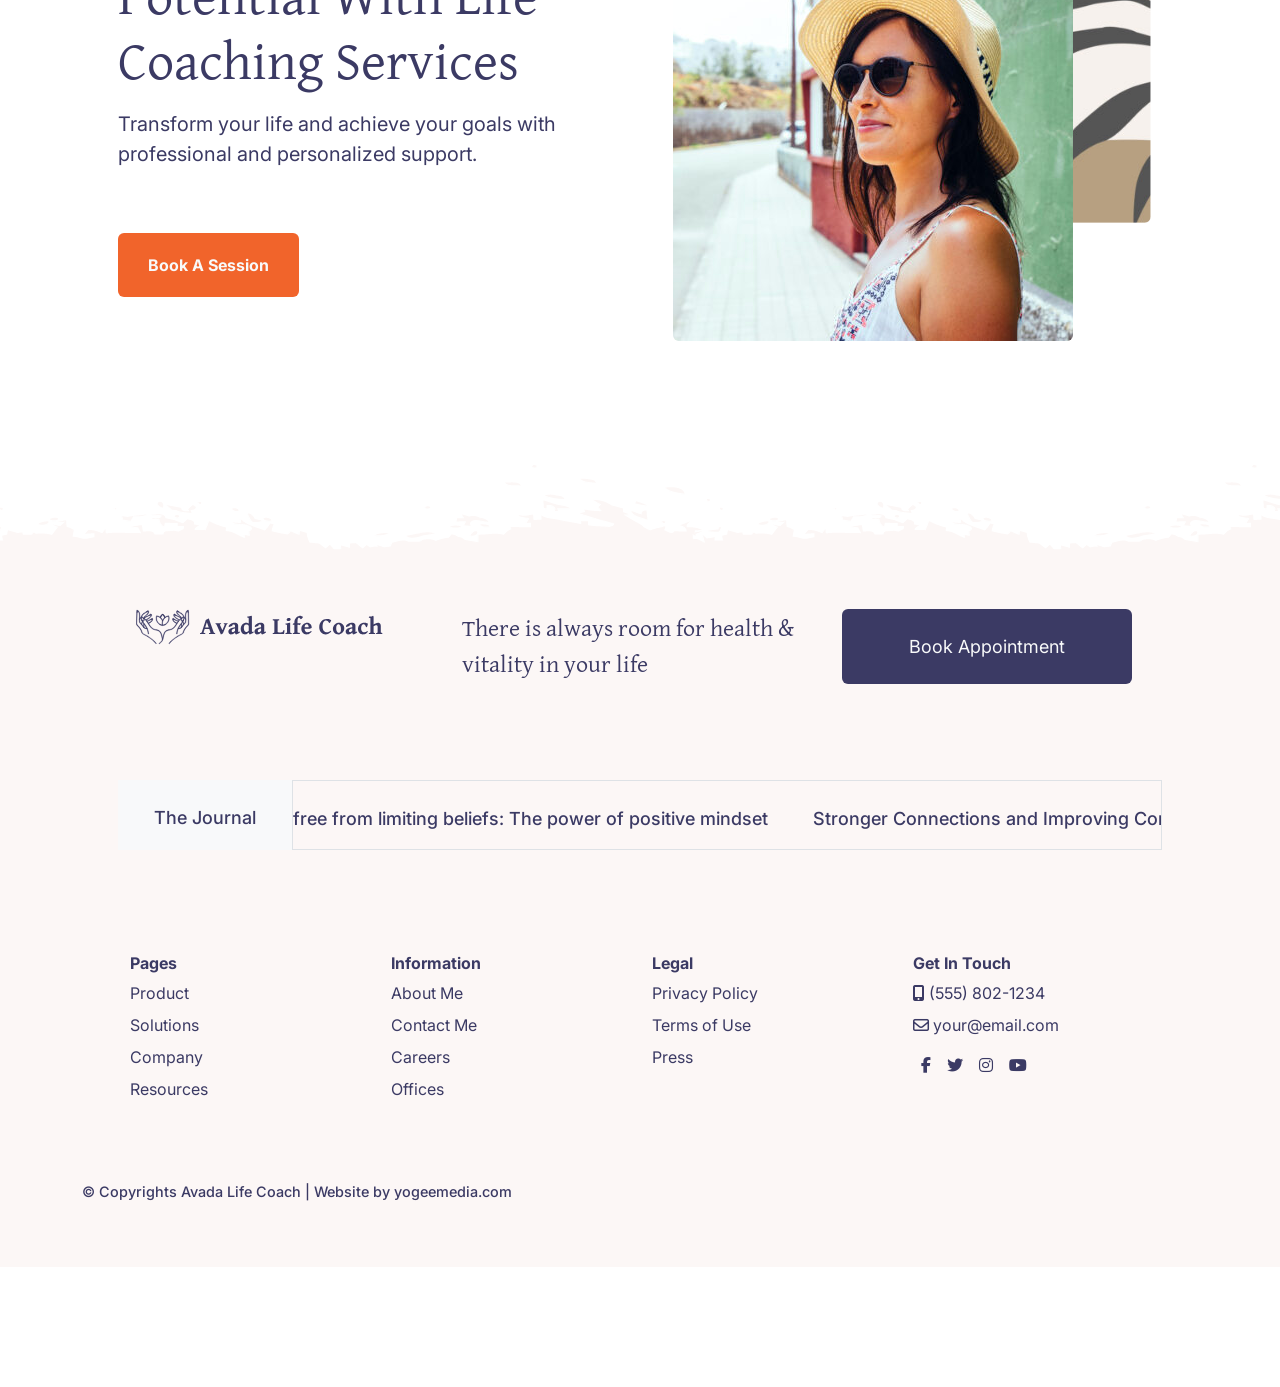
==== commit 0d987348: "footer  fixed" ====
--- a/about-me.html
+++ b/about-me.html
@@ -427,7 +427,7 @@
                         </div>
                         <div class="row">
                             <div class="col">
-                                <ul class="col brand-logo d-sm-flex d-block p-0 justify-content-evenly">
+                                <ul class="col brand-logo d-flex flex-wrap p-0 justify-content-evenly">
                                     <li class="text-center m-3">
                                         <a href="#">
                                             <img src="inc/img/home/sponsor-1.svg" alt="brand-logo-1"
@@ -772,32 +772,32 @@
         </div>
         <div class="container position-relative">
             <div class="row py-5">
-                <div class="col-lg-4 col-md-4 col-sm-12">
+                <div class="col-sm-4 col-12">
                     <a href="index.html">
                         <img src="inc/img/home/logo.svg" alt="logo" class="logo d-block m-auto">
                     </a>
                 </div>
-                <div class="col-lg-4 col-md-4 col-sm-12 m-auto">
-                    <p class="footer-txt font2 text-purple fs-4 text-sm-start text-center">
+                <div class="col-sm-4 col-12 m-auto">
+                    <p class="footer-txt font2 text-purple fs-4 text-sm-start text-center my-3 my-sm-0">
                         There is always room for health
                         & vitality in your life
                     </p>
                 </div>
-                <div class="col-lg-4 col-md-4 col-sm-12">
-                    <button class="btn bg-purple fs-6 text-light hover-bg-lblue d-block btn-large m-auto" type="button">
+                <div class="col-sm-4 col-12">
+                    <button class="footer-btn btn bg-purple fs1 text-light hover-bg-lblue p-4" type="button">
                         Book Appointment
                     </button>
                 </div>
             </div>
-            <div class="row p-lg-5 p-sm-0 d-flex">
-                <div class="col-2 p-0">
+            <div class="row px-0 p-lg-5 p-sm-0 d-flex">
+                <div class="col-11 col-sm-2 p-0 m-auto">
                     <div class="marquee-text p-0">
-                        <p class="text-purple fs1 py-4 text-center" style="background: #ffffff; height: 70px;">
+                        <p class="text-purple fs1 py-4 text-center bg-light m-0" style="height: 70px;">
                             The Journal
                         </p>
                     </div>
                 </div>
-                <div class="col-10 border-1 p-0">
+                <div class="col-11 col-sm-10 border-1 p-0 m-auto">
                     <div class="marquee border">
                         <div class="track mt-4">
                             <div class="content text-purple fs1">
@@ -834,7 +834,7 @@
                     </div>
                 </div>
             </div>
-            <div class="row px-3">
+            <div class="row px-3 px-lg-5 pt-5">
                 <div class="footer-link col-md-3 col-sm-6 col-6 text-start">
                     <h4 class="fs-6 pt-2 text-purple fw-bold">Pages</h4>
                     <ul class="p-0">
--- a/inc/css/style.css
+++ b/inc/css/style.css
@@ -217,6 +217,8 @@
   position: relative;
 }
 
+.nav-item.dropdown.btn-group,
+.drop-btn:hover .dropdown.btn-group .btn a.nav-link,
 .nav-item.dropdown.btn-group:hover .drop-btn {
   color: var(--orange);
   transition: var(--animation);
@@ -451,6 +453,10 @@
 /* footer css start */
 .footer-txt {
   font-weight: 400;
+}
+
+.footer-btn {
+  width: 290px;
 }
 
 .hvr-forward a:hover {
@@ -730,9 +736,9 @@
   }
 
   .nav-item.dropdown.btn-group:hover .drop-btn {
-  color: #ffffff;
-  transition: var(--animation);
-}
+    color: #ffffff;
+    transition: var(--animation);
+  }
 
   .nav-item.dropdown.btn-group {
     display: block;
@@ -787,6 +793,12 @@
 
   /* four card sectin @media 992px css end */
 
+  /* footer @media 992px css start */
+  .footer-btn {
+    width: 100%;
+  }
+  /* footer @media 992px css end */
+
   /* service page @media 992px css start */
 
   p.service-four-card-p {
@@ -799,7 +811,7 @@
 
 /* `md` medium  devices (landscape phones, less than 768px) */
 @media (max-width: 768px) {
-  .fs1 {
+  /* .fs1 {
     font-size: 0.8rem;
   }
 
@@ -809,7 +821,7 @@
 
   .fs4 {
     font-size: 2.8rem;
-  }
+  } */
 
   .nav-btn {
     left: 20%;
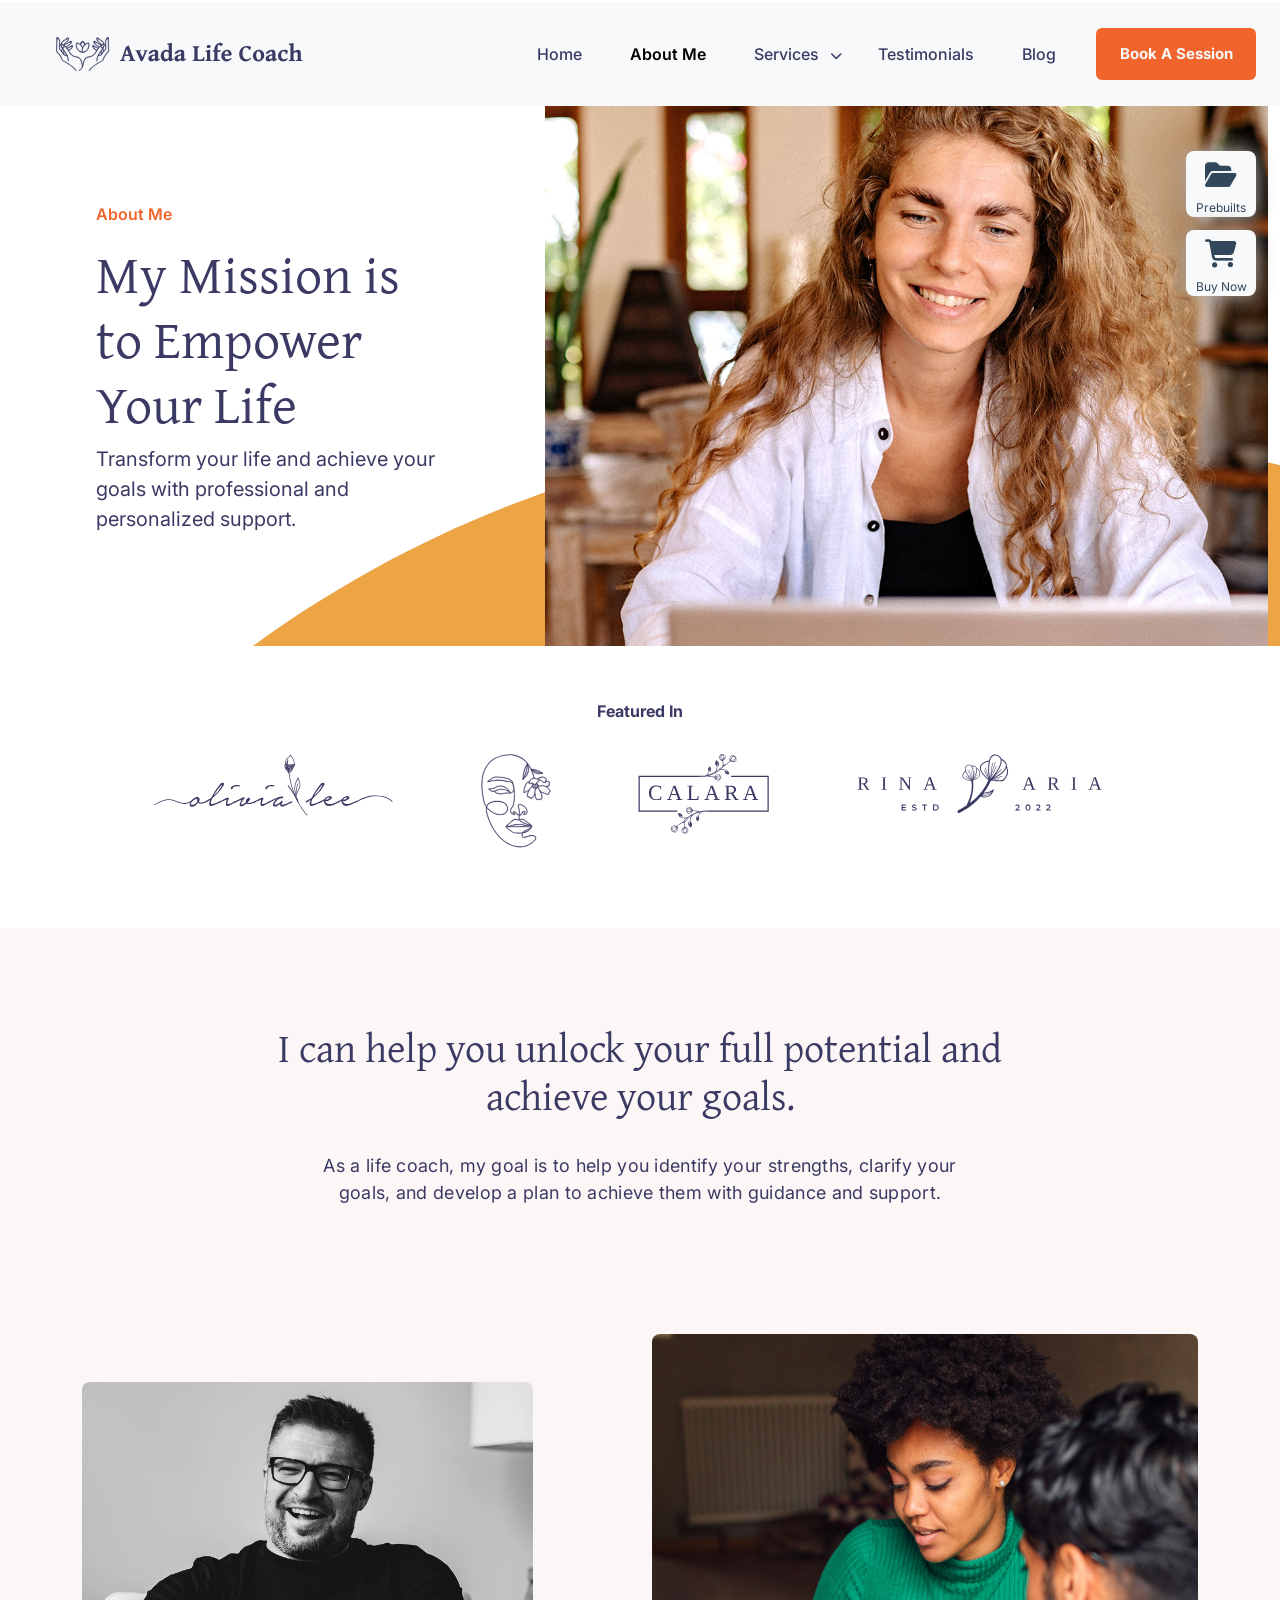
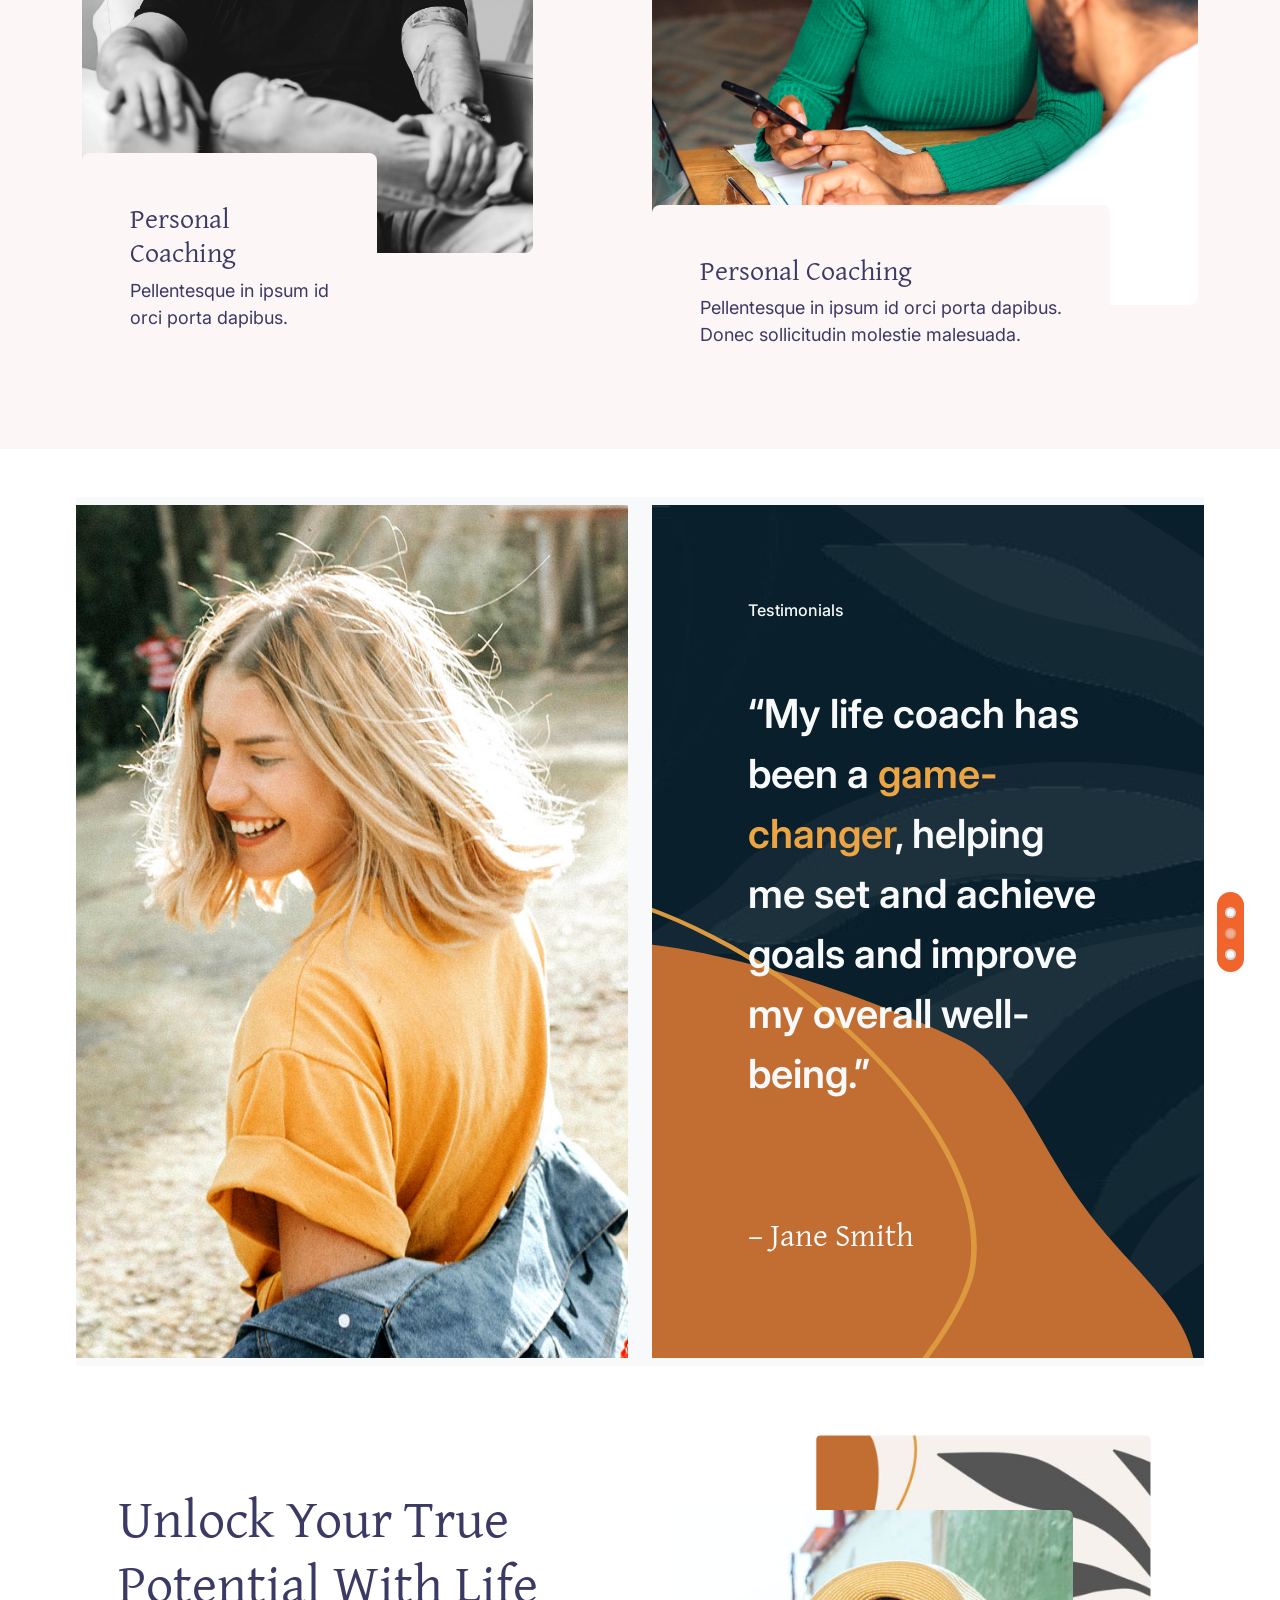
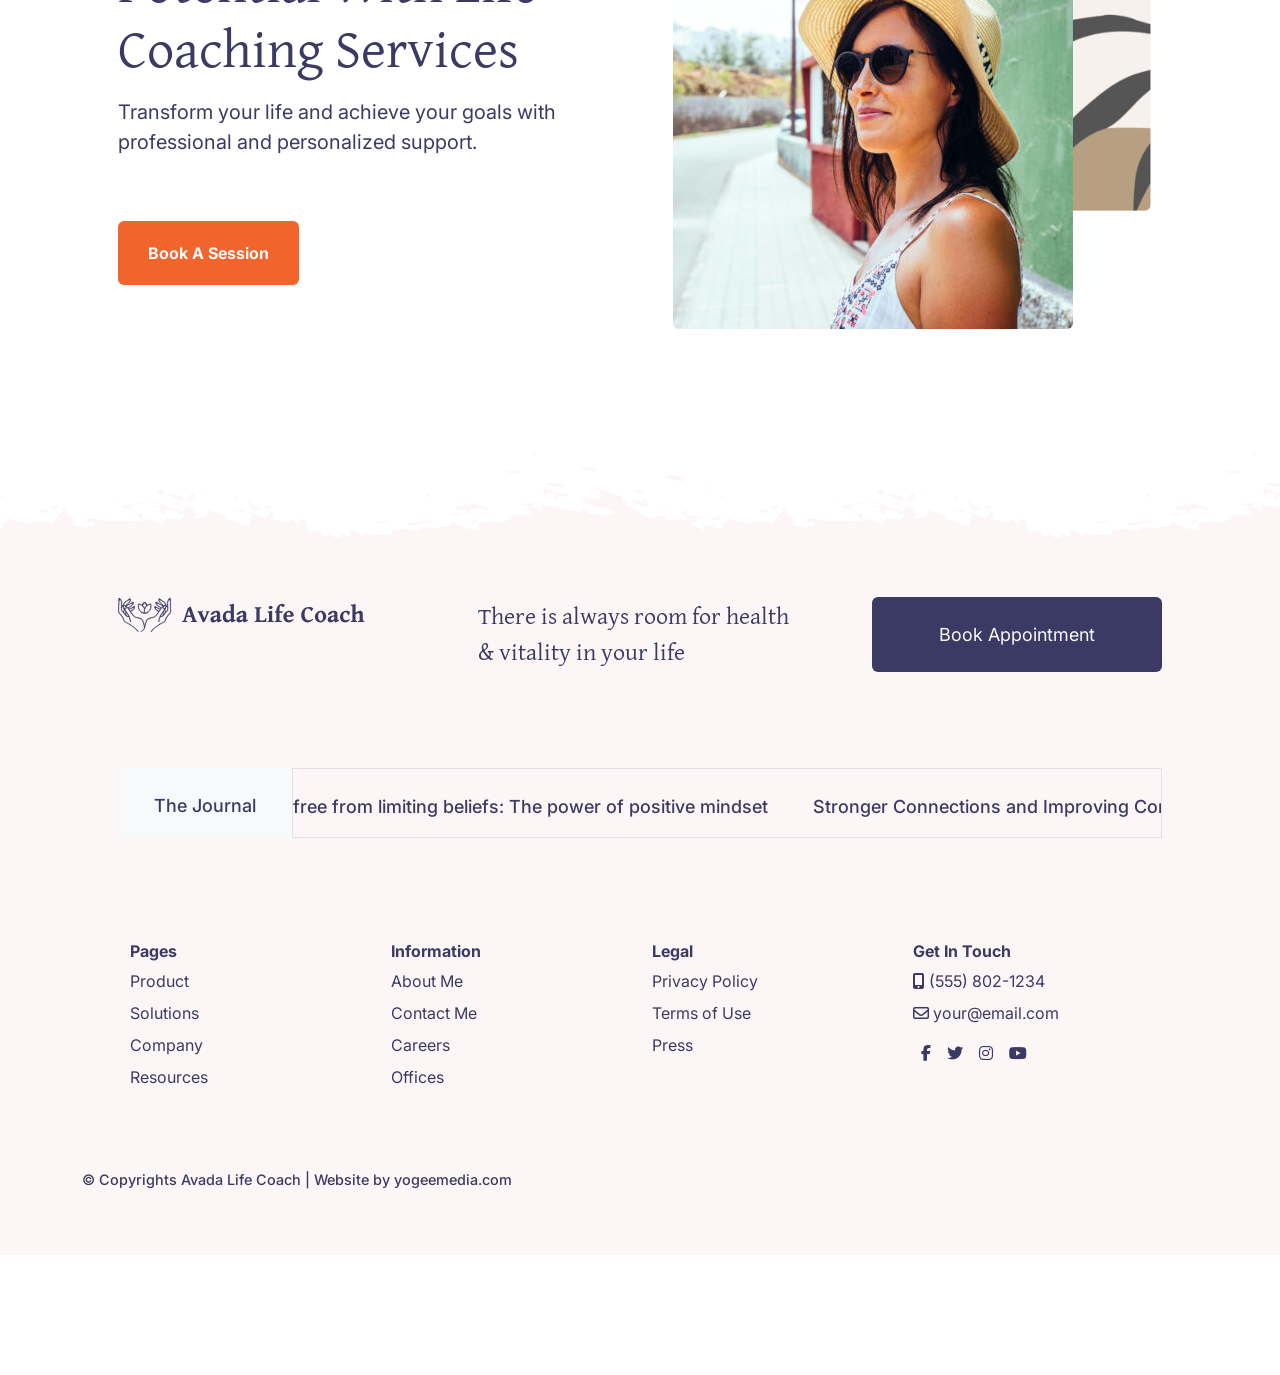
==== commit d94450f8: "header footer fixed" ====
--- a/about-me.html
+++ b/about-me.html
@@ -46,7 +46,7 @@
     <div class="main-wrapper position-relative">
 
         <!-- fix two button section start -->
-        <section class="two-fix-btn position-relative d-none d-sm-block btn" style="z-index: 999;">
+        <section class="two-fix-btn position-relative d-none d-sm-block btn p-0 p-0" style="z-index: 999;">
             <div class="btn-container bg-light position-absolute" style="top: 150px;">
                 <div class="main-box bg-light position-fixed text-center end-0 me-4 rounded-3" style="width: 70px;"
                     data-animation="to-left" data-bs-toggle="modal" data-bs-target="#exampleModal">
@@ -256,11 +256,11 @@
         <!-- header start -->
         <header>
             <nav class="navbar navbar-expand-lg bg-body-tertiary py-4 px-lg-2 px-sm-0">
-                <div class="container px-0">
+                <div class="container-fluid px-0">
                     <a class="navbar-brand ps-3 ps-lg-5" href="index.html">
                         <img src="./inc/img/home/logo.svg" class="logo position-relative" alt="logo" />
                     </a>
-                    <li class="px-lg-3 px-md-0 d-lg-none d-md-block d-sm-block">
+                    <li class="px-lg-3 px-md-0 d-lg-none d-md-block d-sm-block border-0">
                         <button onclick="window.location.href='book-session.html';"
                             class="nav-btn btn bg-orange fw-bolder btn-small text-light" type="button">
                             Book A Session
@@ -291,16 +291,16 @@
                                     <!-- <span class="visually-hidden">Toggle Dropdown</span> -->
                                     <i class="fa-solid fa-chevron-down drop-btn" style="font-size: 0.75rem ;"></i>
                                 </button>
-                                <ul class="dropdown-menu m-lg-1 m-md-0 rounded-4 px-lg-2 px-md-0"
+                                <ul class="dropdown-menu border-0 m-lg-1 m-md-0 rounded-4 px-lg-2 px-md-0 py-0"
                                     style="transition: var(--animation);">
                                     <a href="career-coaching.html" class="drop-item-link">
-                                        <li class="row">
+                                        <li class="row py-0 py-lg-4">
                                             <div class=" col-5 p-0">
                                                 <img src="inc/img/home/drop1.png" alt="dropdown-icon"
                                                     class="dropdown-icon d-lg-block d-md-none d-sm-none m-auto">
                                             </div>
                                             <div class="col-lg-7 col-md-12 p-0 list-box">
-                                                <div class="dropdown-item text-purple hover-text-orange p-0 font2 fs-5 px-lg-0 px-md-5 px-sm-5"
+                                                <div class="dropdown-item text-purple hover-text-orange p-0 font2 fs-5 px-5 px-lg-0"
                                                     style="letter-spacing: 1px">
                                                     Career Coaching
                                                 </div>
@@ -311,16 +311,16 @@
                                         </li>
                                     </a>
                                     <li>
-                                        <hr class="dropdown-divider mx-3">
+                                        <hr class="dropdown-divider mx-3 my-0 d-none d-lg-block">
                                     </li>
                                     <a href="personal-coaching.html" class="drop-item-link">
-                                        <li class="row">
+                                        <li class="row py-0 py-lg-4">
                                             <div class=" col-5 p-0">
                                                 <img src="inc/img/home/drop2.png" alt="dropdown-icon"
                                                     class="dropdown-icon d-lg-block d-md-none d-sm-none m-auto">
                                             </div>
                                             <div class="col-lg-7 col-md-12 p-0 list-box">
-                                                <div class="dropdown-item text-purple hover-text-orange p-0 font2 fs-5 px-lg-0 px-md-5 px-sm-5"
+                                                <div class="dropdown-item text-purple hover-text-orange p-0 font2 fs-5 px-5 px-lg-0"
                                                     style="letter-spacing: 1px;">
                                                     Personal Coaching
                                                 </div>
@@ -331,16 +331,16 @@
                                         </li>
                                     </a>
                                     <li>
-                                        <hr class="dropdown-divider mx-3">
+                                        <hr class="dropdown-divider mx-3 my-0 d-none d-lg-block">
                                     </li>
                                     <a href="wellness-coaching.html" class="drop-item-link">
-                                        <li class="row">
+                                        <li class="row py-0 py-lg-4">
                                             <div class=" col-5 p-0">
                                                 <img src="inc/img/home/drop3.png" alt="dropdown-icon"
                                                     class="dropdown-icon d-lg-block d-md-none d-sm-none m-auto">
                                             </div>
                                             <div class="col-lg-7 col-md-12 p-0 list-box">
-                                                <div class="dropdown-item text-purple hover-text-orange p-0 font2 fs-5 px-lg-0 px-md-5 px-sm-5"
+                                                <div class="dropdown-item text-purple hover-text-orange p-0 font2 fs-5 px-5 px-lg-0"
                                                     style="letter-spacing: 1px;">
                                                     Wellness Coaching
                                                 </div>
@@ -771,10 +771,10 @@
             <img src="inc/img/home/footer-pattern.png" alt="footer-pattern">
         </div>
         <div class="container position-relative">
-            <div class="row py-5">
-                <div class="col-sm-4 col-12">
+            <div class="row py-5 px-lg-5">
+                <div class="col-sm-4 col-12 p-lg-0">
                     <a href="index.html">
-                        <img src="inc/img/home/logo.svg" alt="logo" class="logo d-block m-auto">
+                        <img src="inc/img/home/logo.svg" alt="logo" class="logo d-block m-auto m-lg-0">
                     </a>
                 </div>
                 <div class="col-sm-4 col-12 m-auto">
@@ -783,8 +783,9 @@
                         & vitality in your life
                     </p>
                 </div>
-                <div class="col-sm-4 col-12">
-                    <button class="footer-btn btn bg-purple fs1 text-light hover-bg-lblue p-4" type="button">
+                <div class="col-sm-4 col-12 p-lg-0">
+                    <button class="footer-btn btn bg-purple fs1 text-light hover-bg-lblue p-4 float-lg-end"
+                        type="button">
                         Book Appointment
                     </button>
                 </div>
--- a/inc/css/style.css
+++ b/inc/css/style.css
@@ -8,6 +8,7 @@
   --animation: all 0.3s ease-in;
   --transform-scale: scale(1.03);
   --transform-left: translate(-5%, -50%);
+  --border-left: 2px solid var(--purple);
   --border-right: 2px solid var(--purple);
   --border-bottom: 2px solid var(--purple);
 }
@@ -233,14 +234,14 @@
   justify-content: center;
 }
 
-/* .btn-box li {
-    margin-right: 70px;
-  } */
-
 .btn-box {
   position: relative;
   display: block;
   overflow: hidden;
+}
+
+.main-box {
+  box-shadow: 0px 0px 20px 0px #aeaeae;
 }
 
 .btn-box span {
@@ -264,10 +265,6 @@
   transform: translateY(-100%);
 }
 
-/* .btn-box i {
-  font-size: 30px;
-} */
-
 .btn-box:hover span:first-child {
   transform: translateY(100%);
 }
@@ -465,9 +462,21 @@
 
 .hvr-forward {
   transition: var(--animation);
-}
-.hvr-forward:hover {
-  border-right: var(--border-right);
+  position: relative;
+}
+
+.hvr-forward::before {
+  content: "|";
+  position: absolute;
+  top: 0;
+  left: 0;
+  z-index: -1;
+  transition: var(--animation);
+}
+
+.hvr-forward:hover::before {
+  z-index: 1;
+  left: 100%;
 }
 
 .hvr-eft-bdr-bt {
@@ -656,7 +665,6 @@
 /* testimonials page css start */
 
 .four-card-text-box,
-.main-box,
 .card {
   box-shadow: 1px 0px 10px 0px #eae5e5;
   border: none;
@@ -717,6 +725,13 @@
 
   /* dropdown navbar @media 992px css start */
 
+  .navbar li {
+    border-bottom: 1px solid #e5e5e5;
+  }
+  .navbar li .drop-item-link li {
+    border-bottom: none;
+  }
+
   .navbar-nav li a {
     padding: 1rem !important;
   }
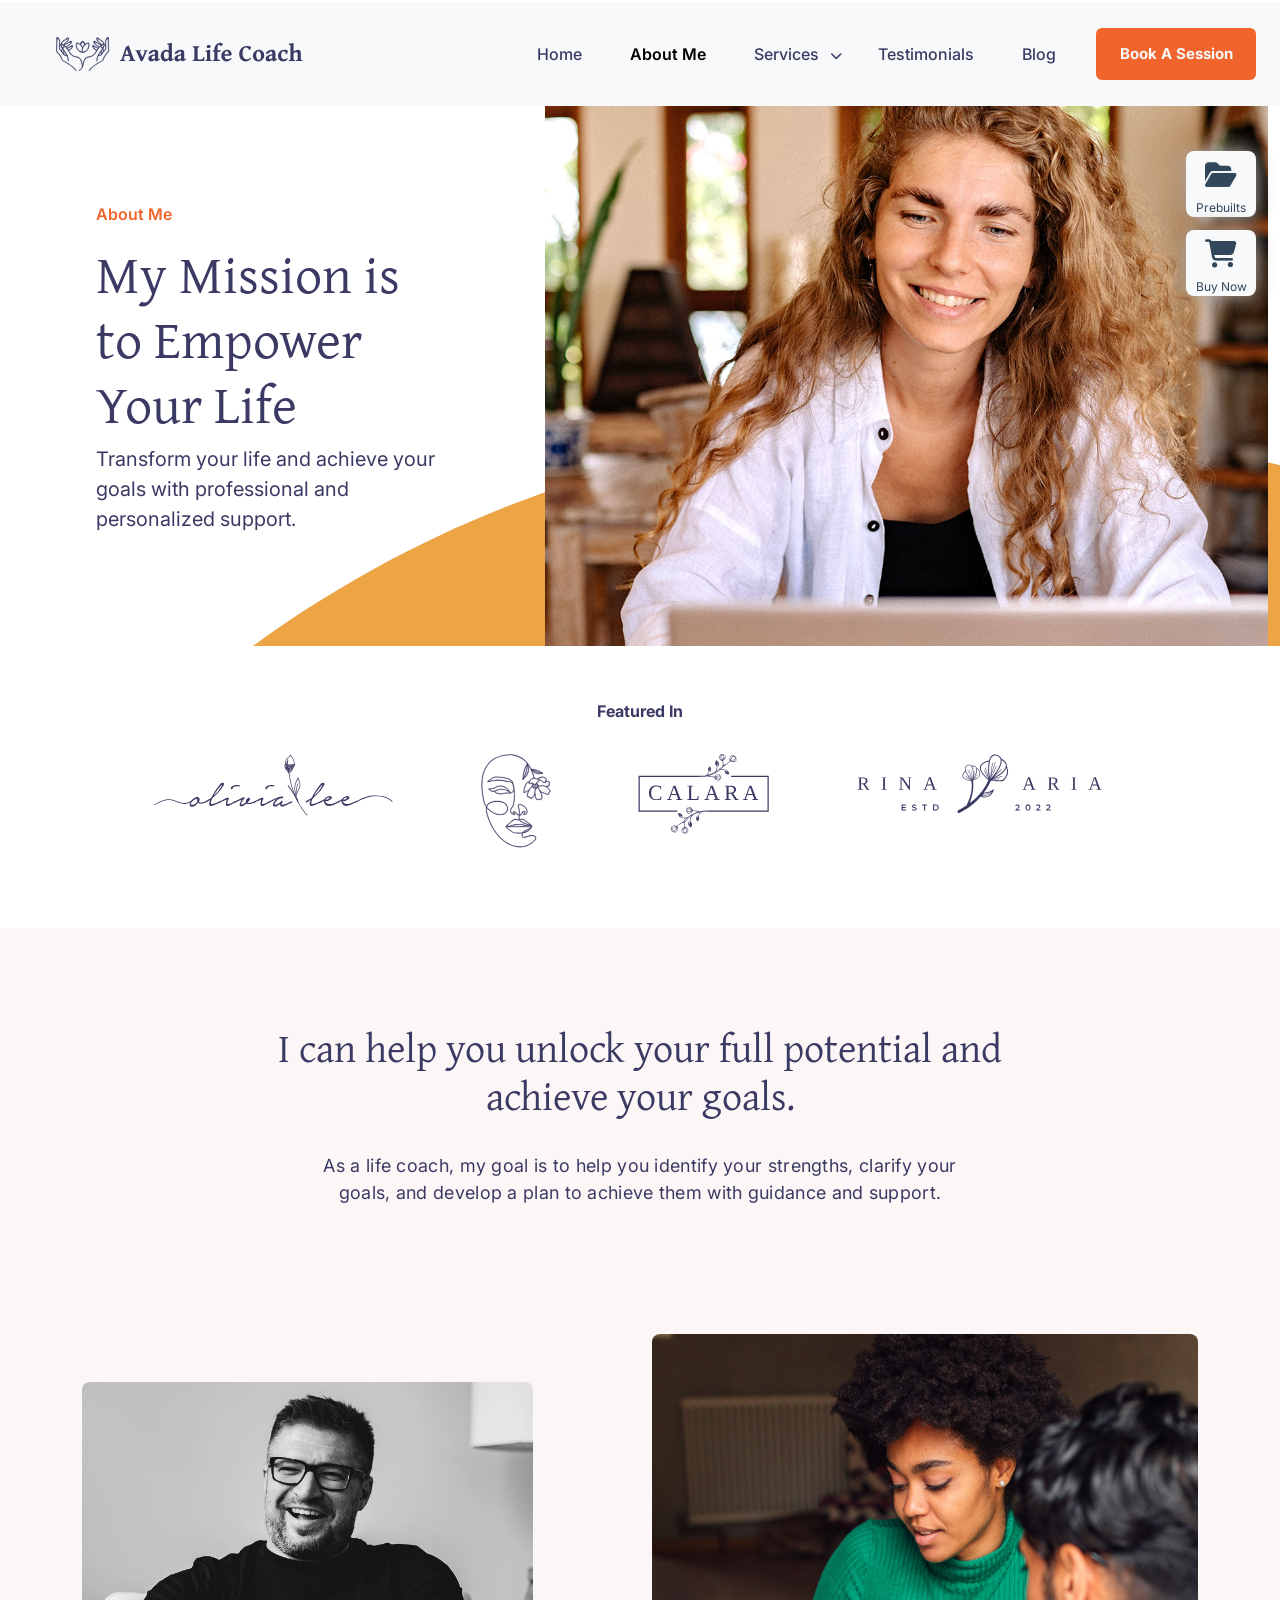
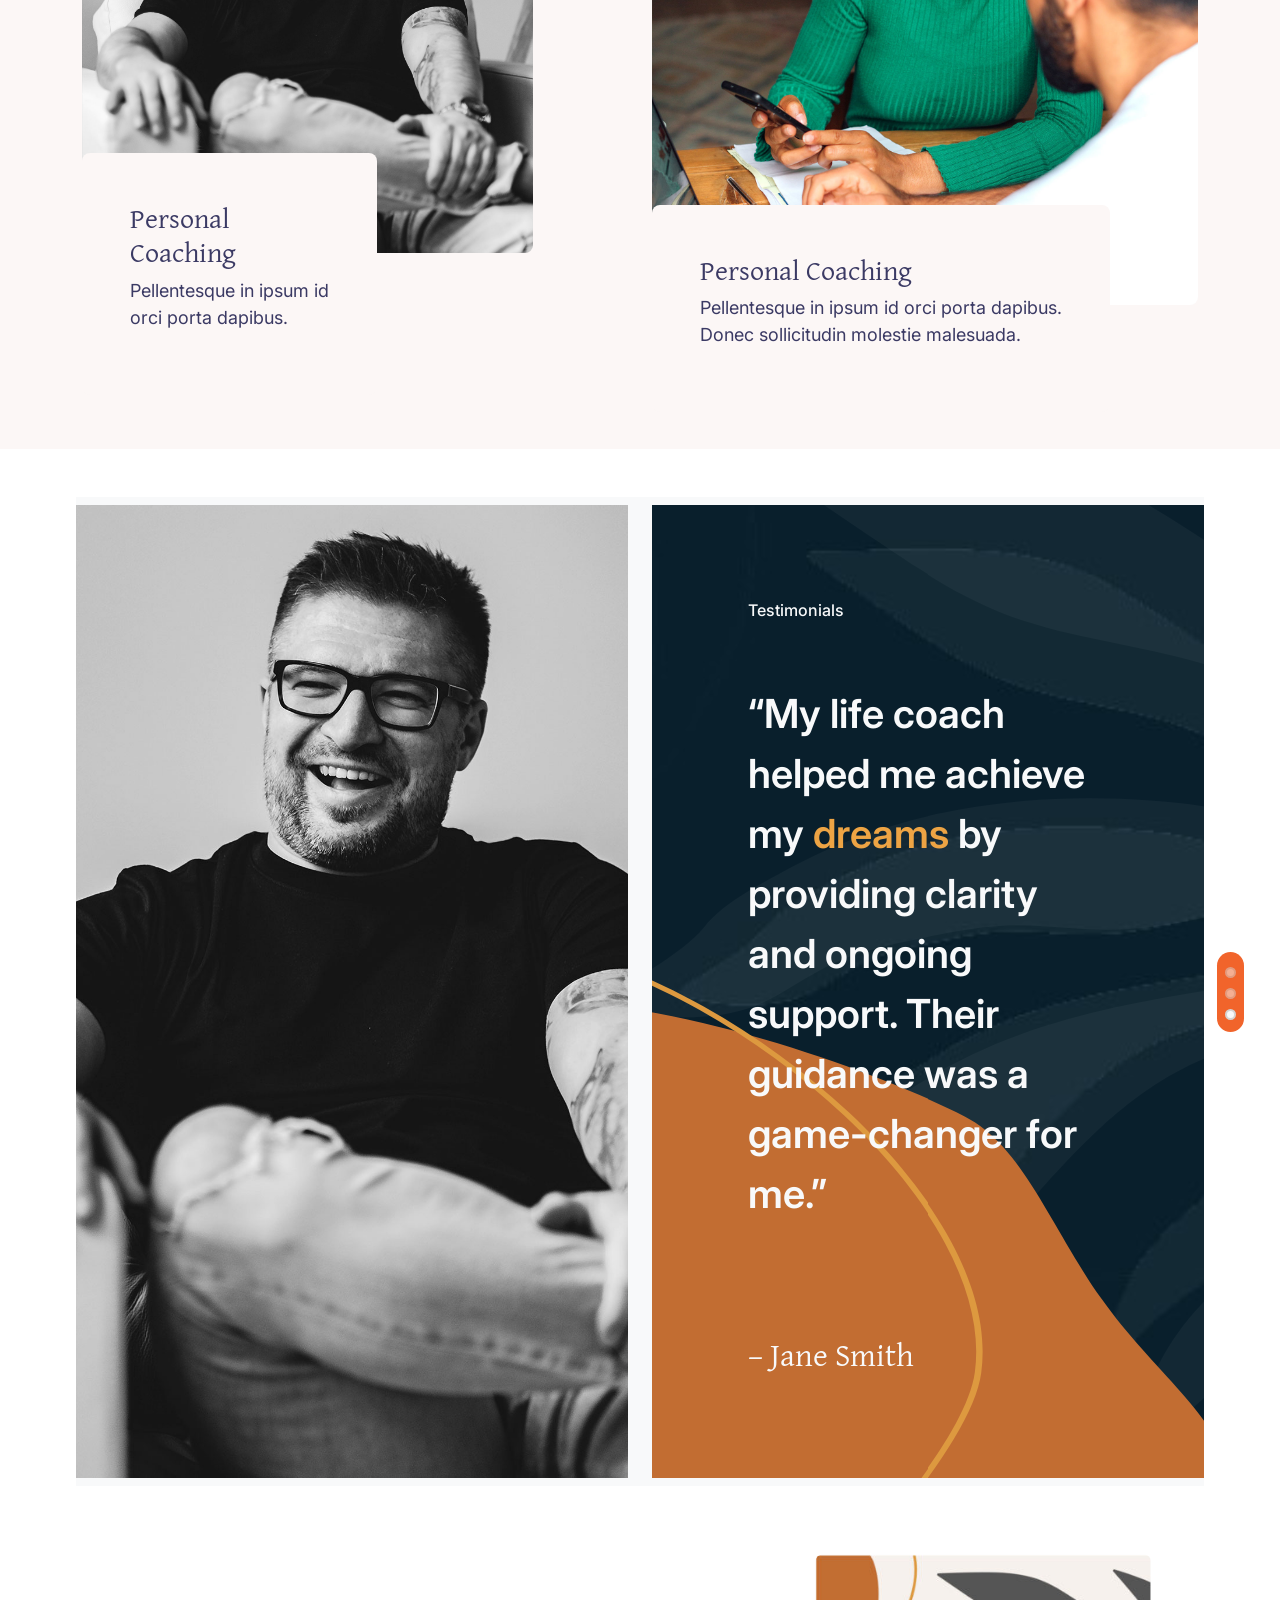
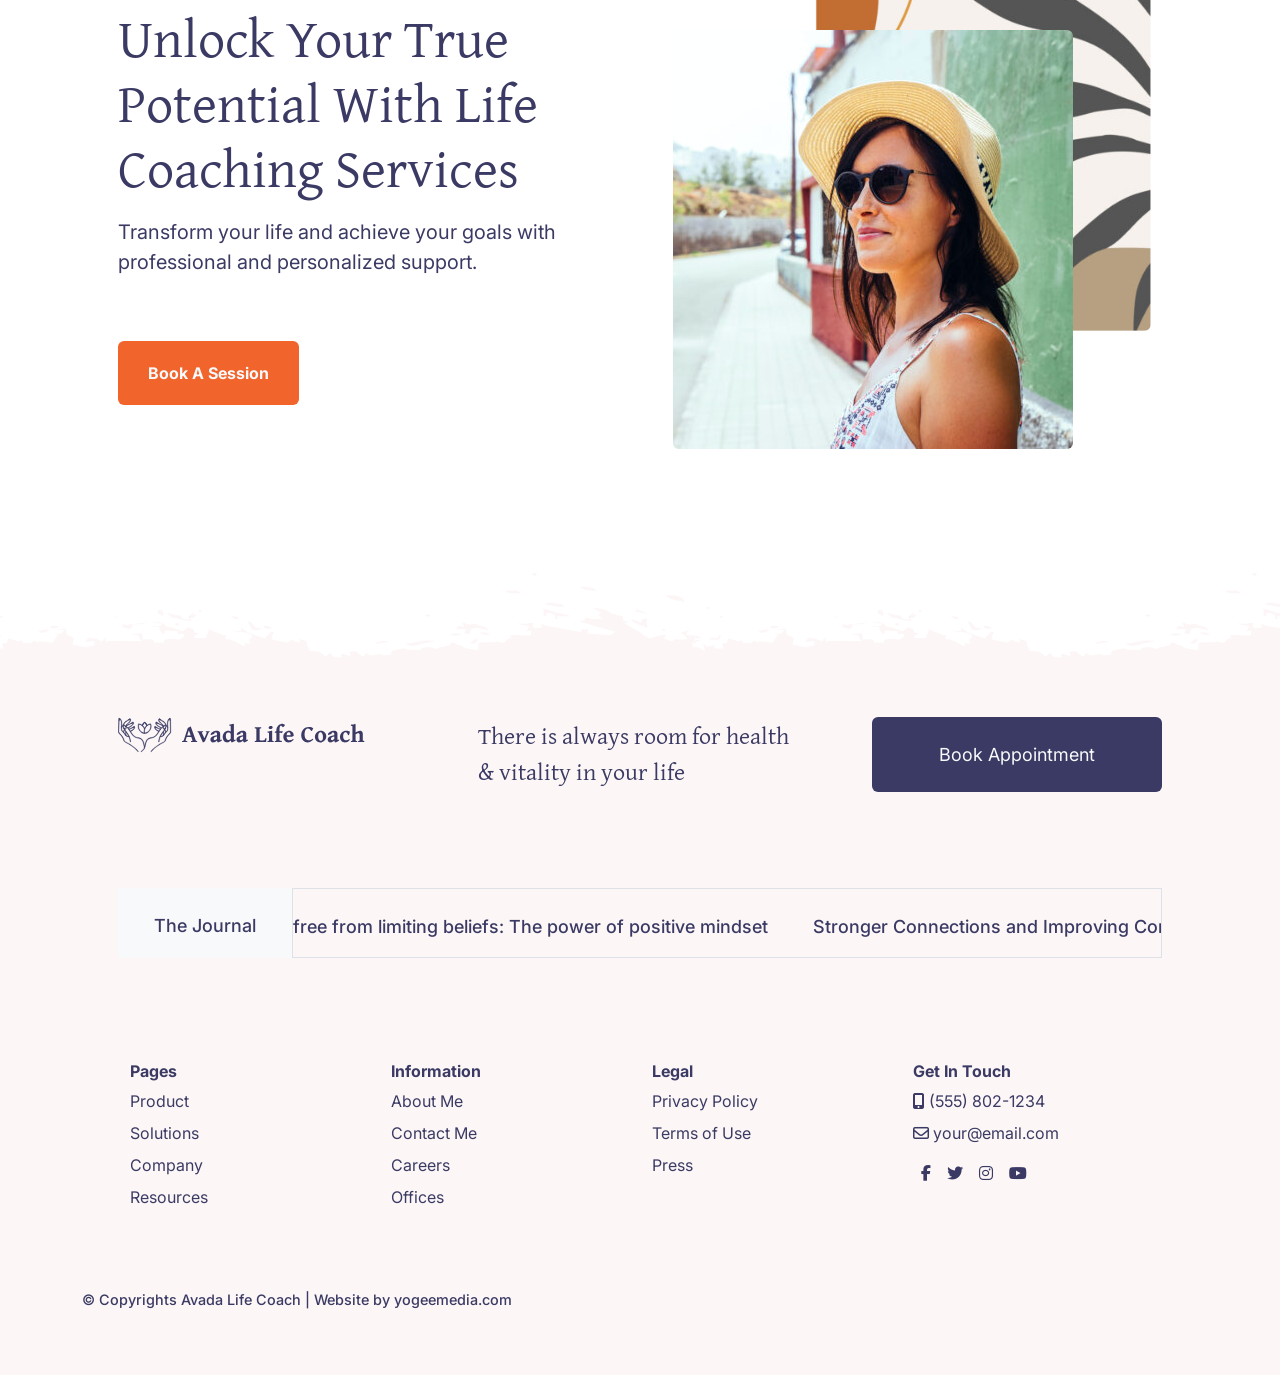
==== commit 962c6935: "hvr drpdwn bdr rdis" ====
--- a/about-me.html
+++ b/about-me.html
@@ -291,7 +291,7 @@
                                     <!-- <span class="visually-hidden">Toggle Dropdown</span> -->
                                     <i class="fa-solid fa-chevron-down drop-btn" style="font-size: 0.75rem ;"></i>
                                 </button>
-                                <ul class="dropdown-menu border-0 m-lg-1 m-md-0 rounded-4 px-lg-2 px-md-0 py-0"
+                                <ul class="dropdown-menu border-0 m-lg-1 m-md-0 px-lg-2 px-md-0 py-0"
                                     style="transition: var(--animation);">
                                     <a href="career-coaching.html" class="drop-item-link">
                                         <li class="row py-0 py-lg-4">
@@ -860,7 +860,7 @@
                             <a class="hvr-eft hover-text-orange" href="about-me.html">About Me</a>
                         </li>
                         <li class="my-2 hvr-forward">
-                            <a class="hvr-eft hover-text-orange" href="contact-me">Contact Me</a>
+                            <a class="hvr-eft hover-text-orange" href="book-session.html">Contact Me</a>
                         </li>
                         <li class="my-2 hvr-forward">
                             <a class="hvr-eft hover-text-orange hover-text-orange" href="careers.html">Careers</a>
--- a/inc/css/style.css
+++ b/inc/css/style.css
@@ -202,6 +202,7 @@
   .dropdown:hover .dropdown-menu {
     display: block;
     transition: all 0.2s ease-in;
+    border-radius: 20px;
   }
 
   ul.dropdown-menu {
@@ -466,7 +467,7 @@
 }
 
 .hvr-forward::before {
-  content: "|";
+  content: "\007C";
   position: absolute;
   top: 0;
   left: 0;
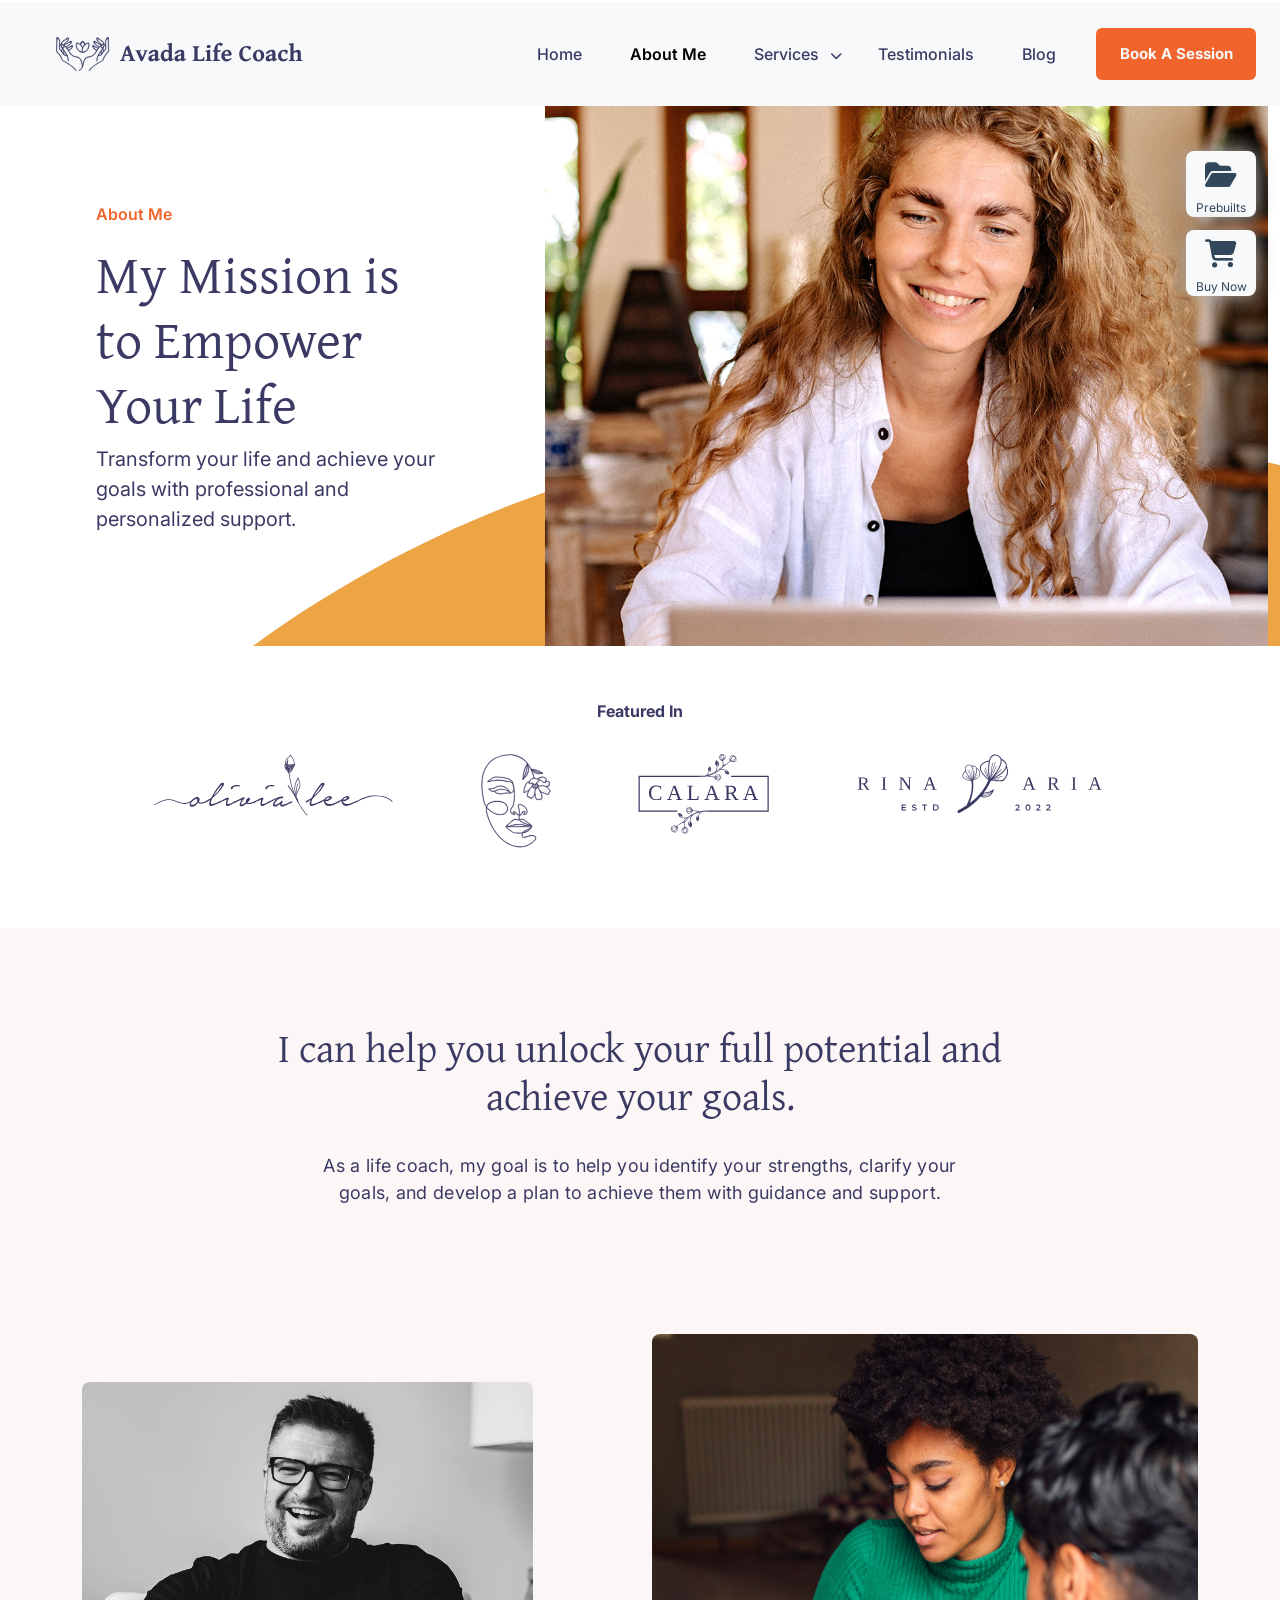
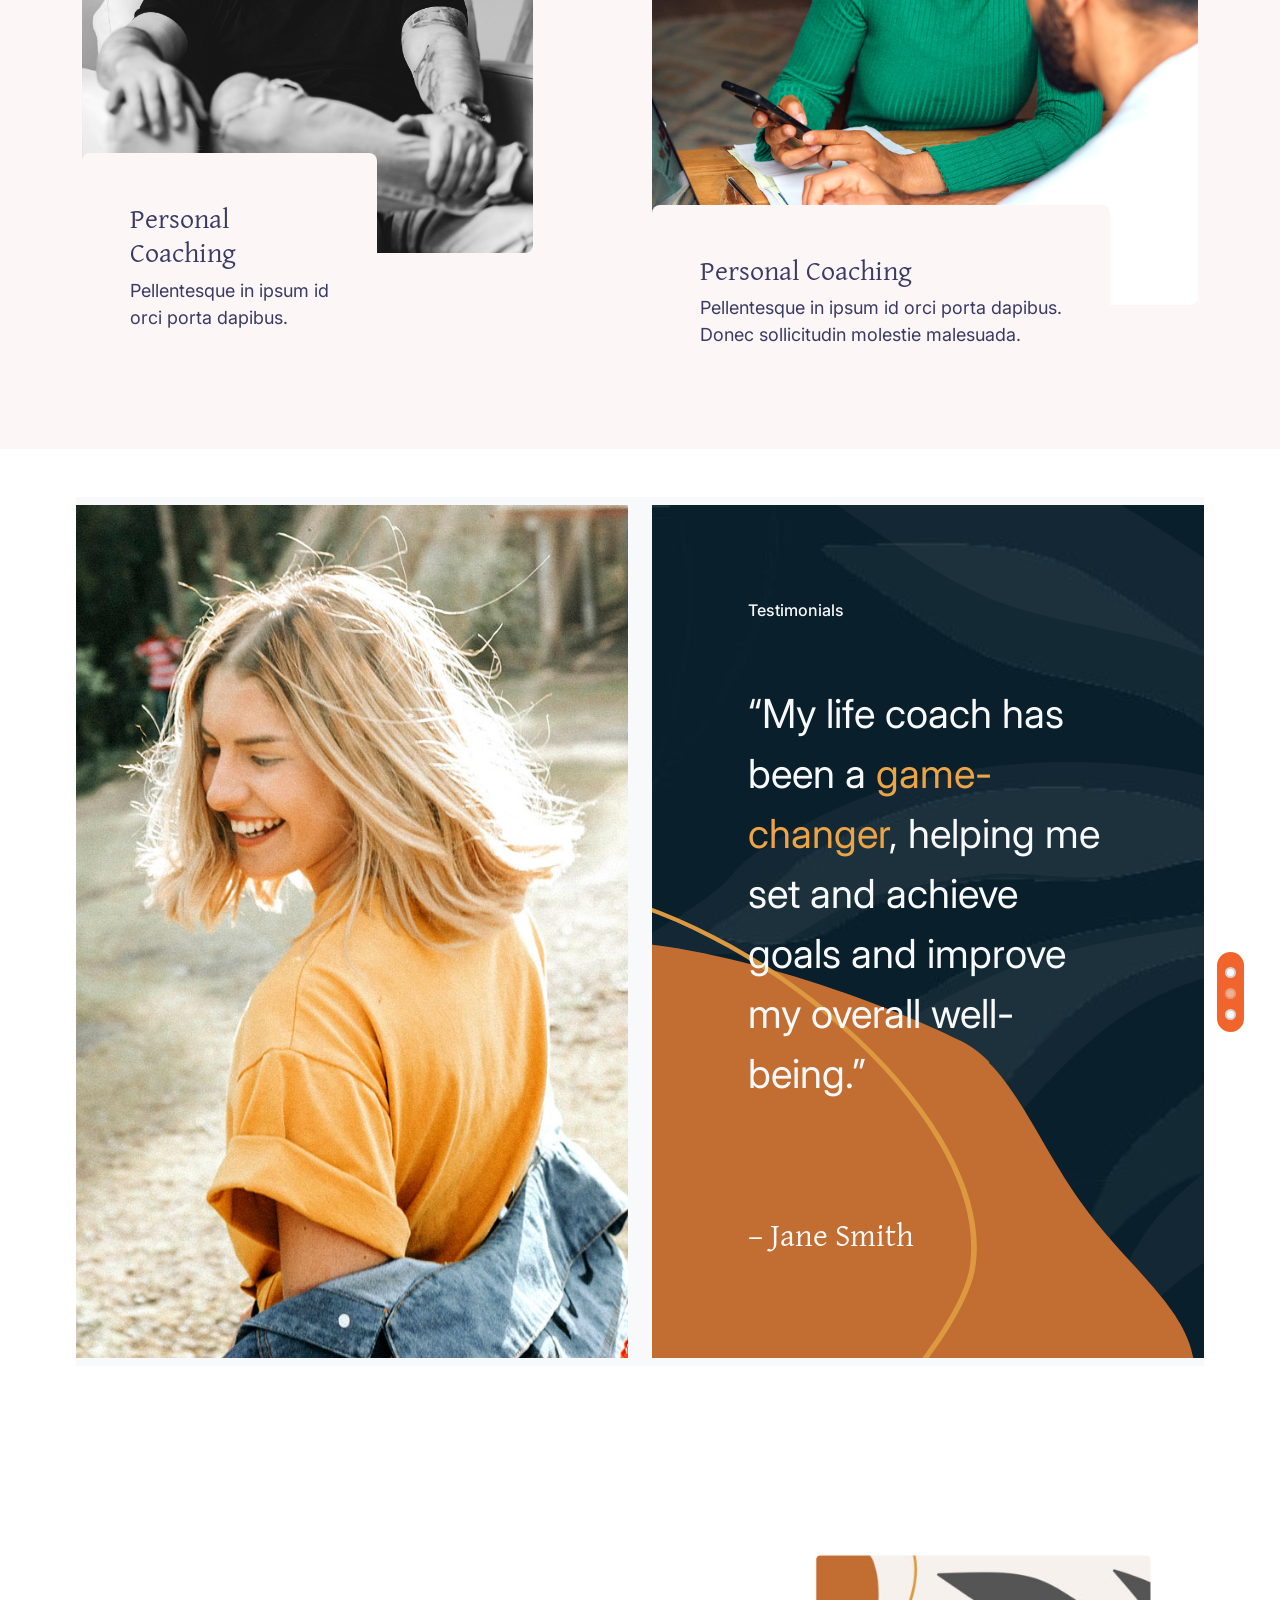
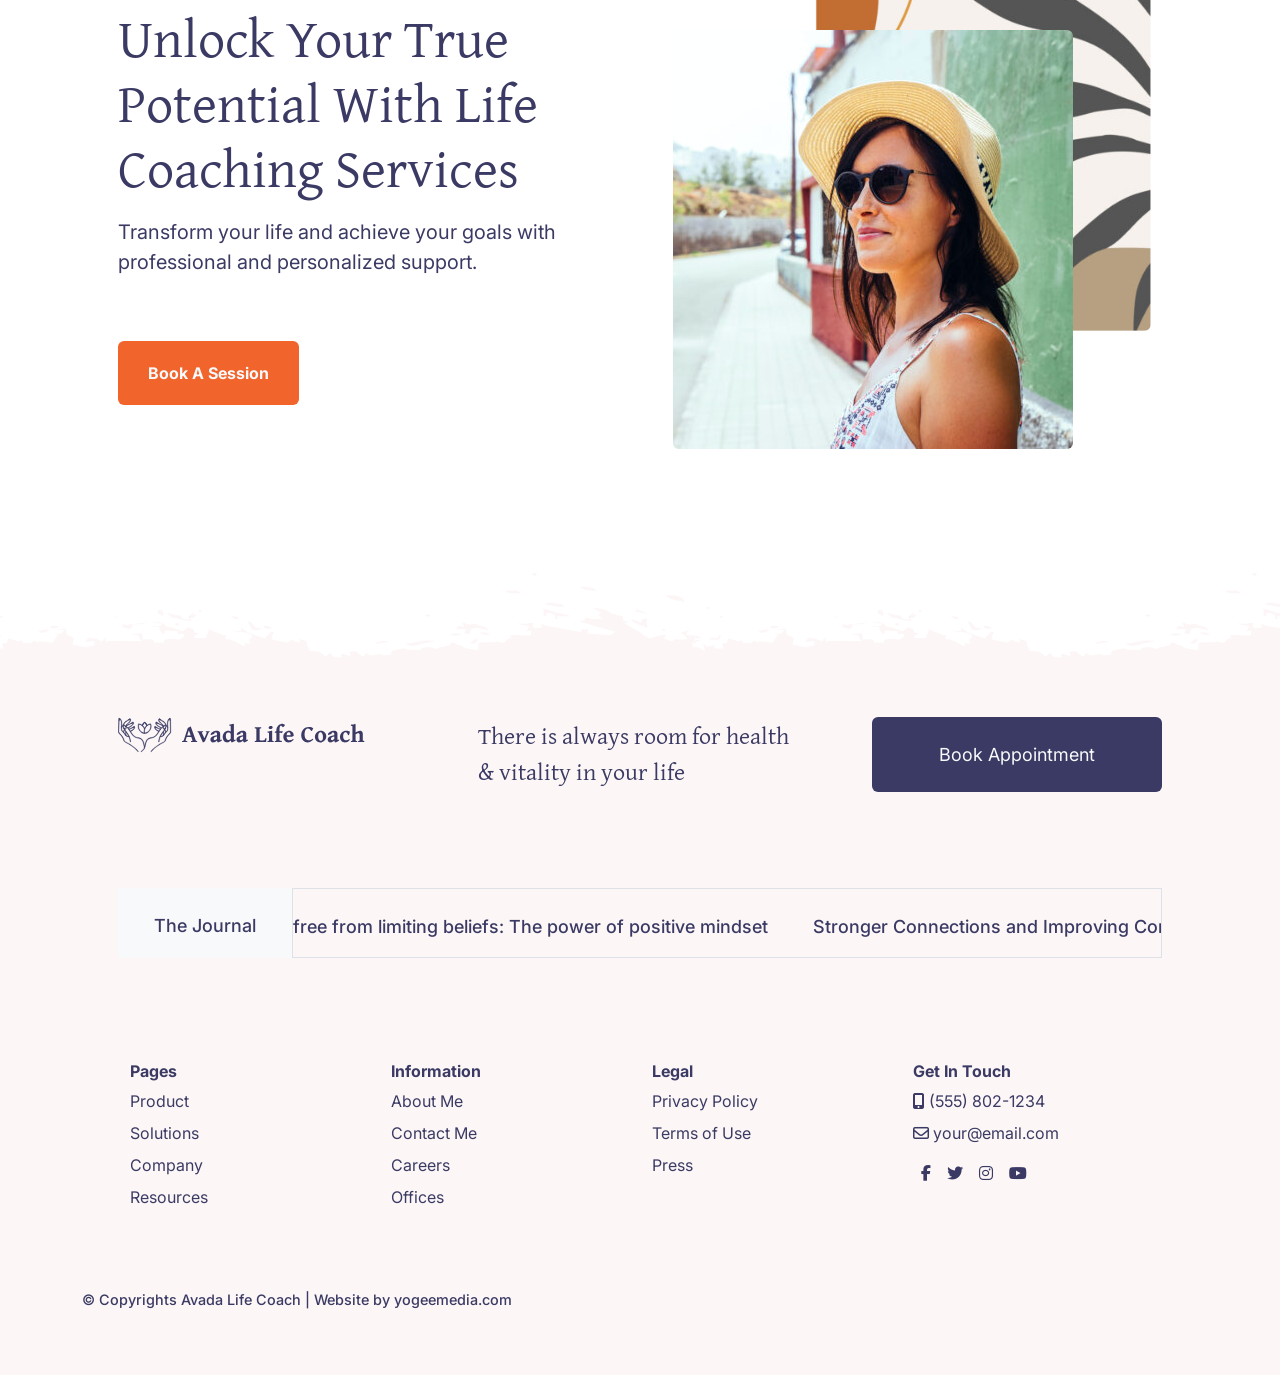
==== commit c474d58c: "footer book session linked" ====
--- a/about-me.html
+++ b/about-me.html
@@ -784,8 +784,8 @@
                     </p>
                 </div>
                 <div class="col-sm-4 col-12 p-lg-0">
-                    <button class="footer-btn btn bg-purple fs1 text-light hover-bg-lblue p-4 float-lg-end"
-                        type="button">
+                    <button onclick="window.location.href='book-session.html';"
+                        class="footer-btn btn bg-purple fs1 text-light hover-bg-lblue p-4 float-lg-end" type="button">
                         Book Appointment
                     </button>
                 </div>
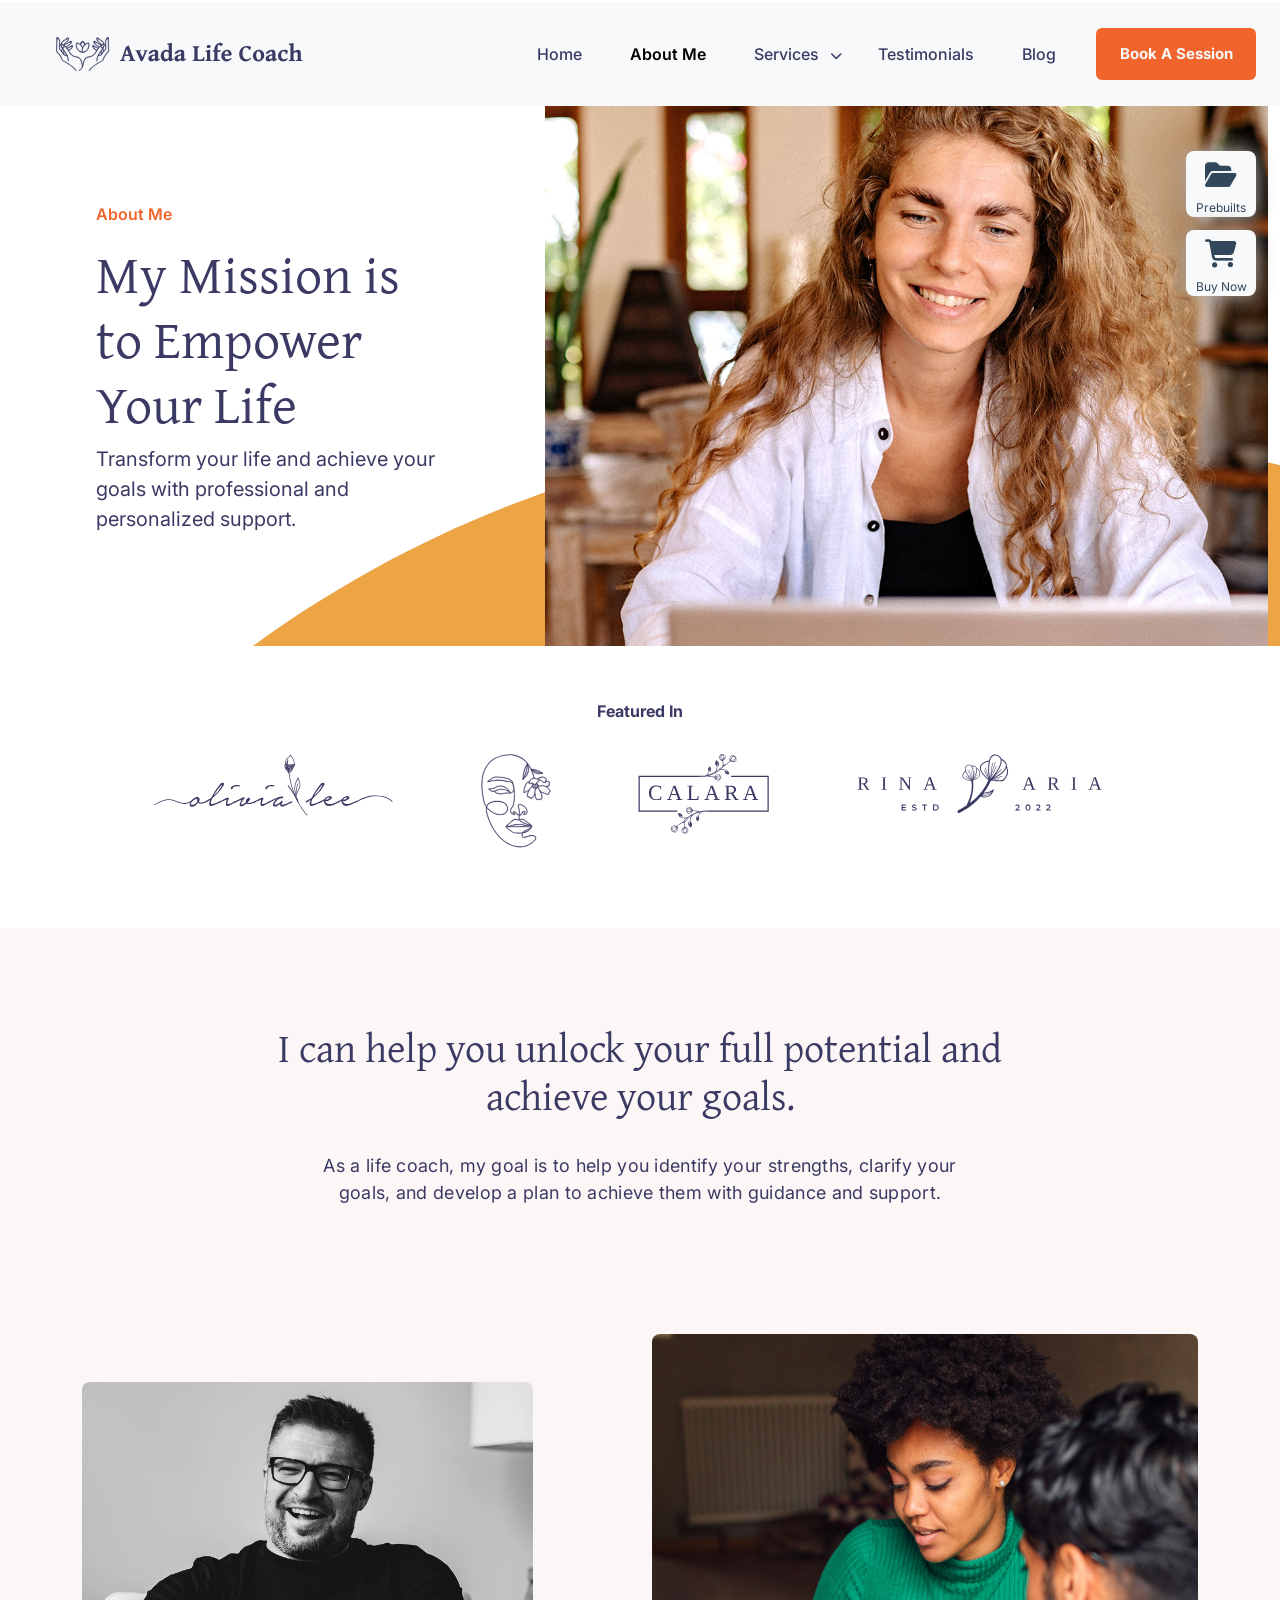
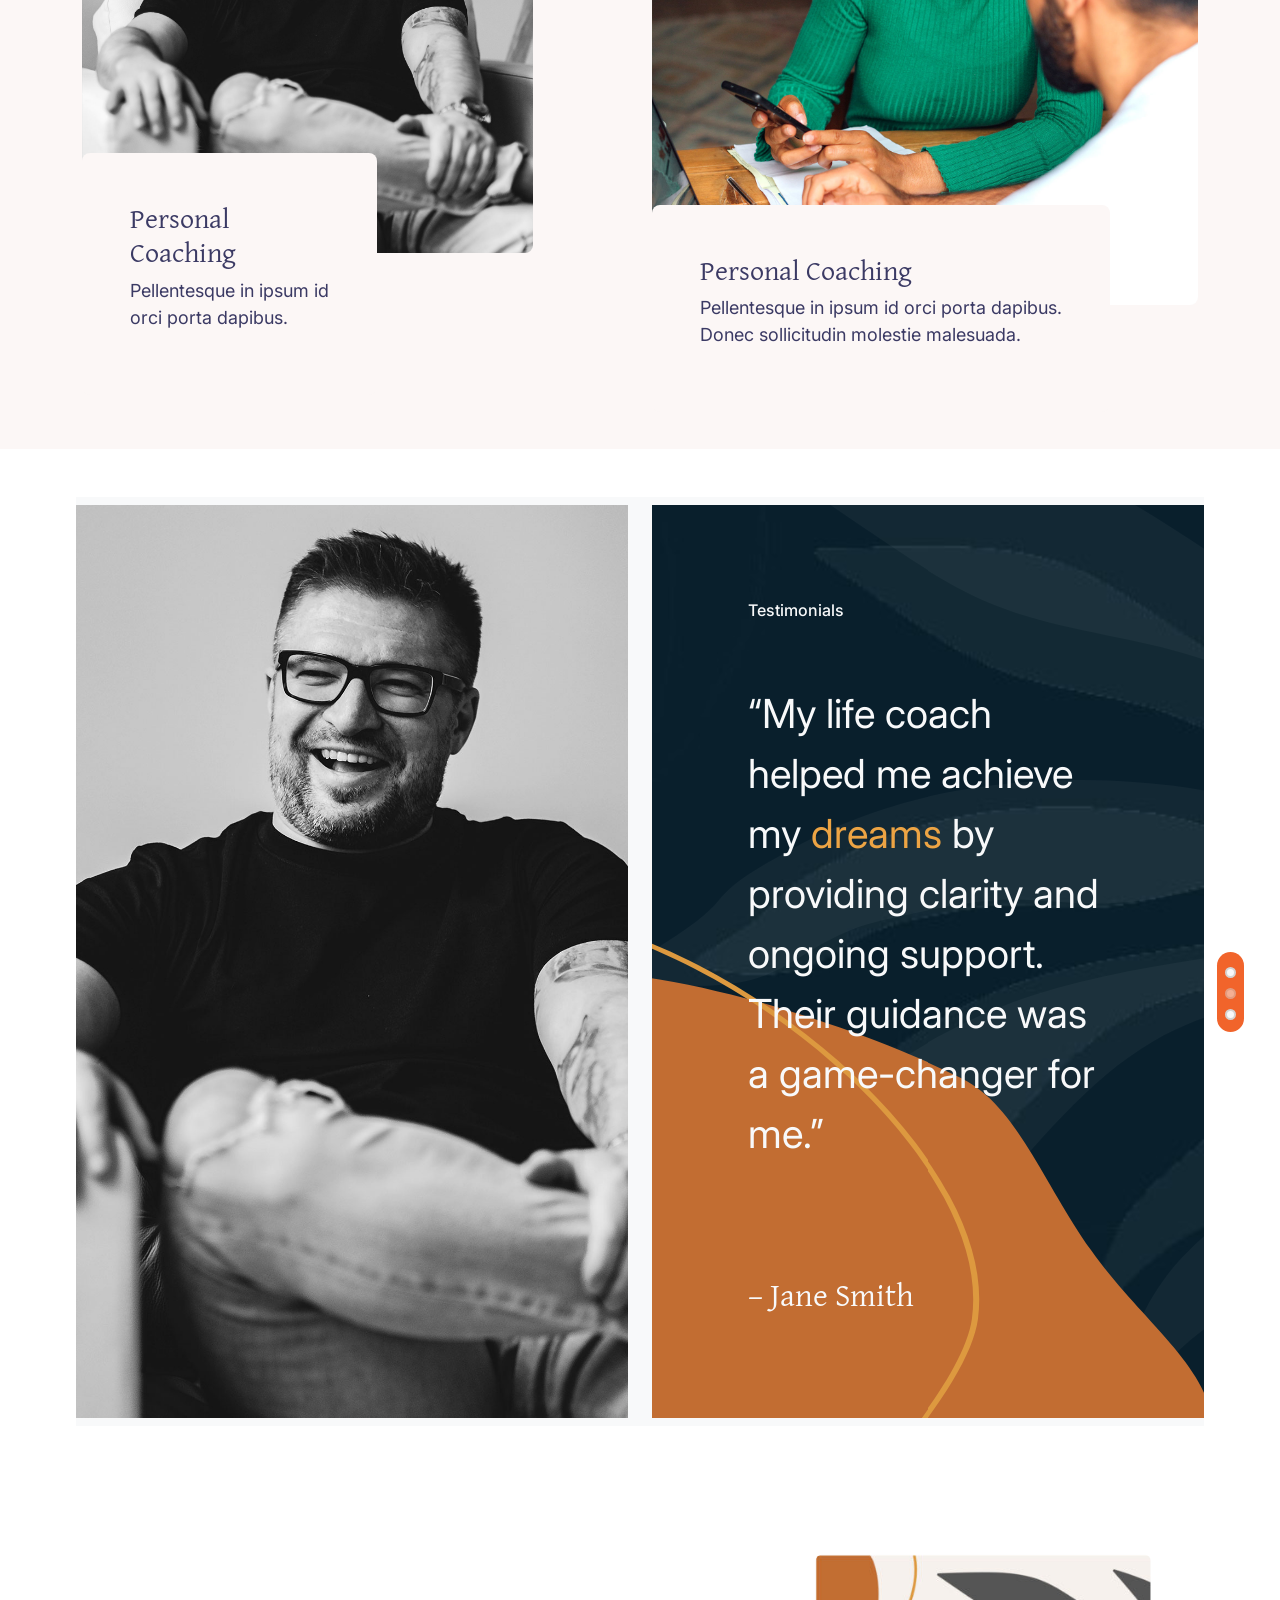
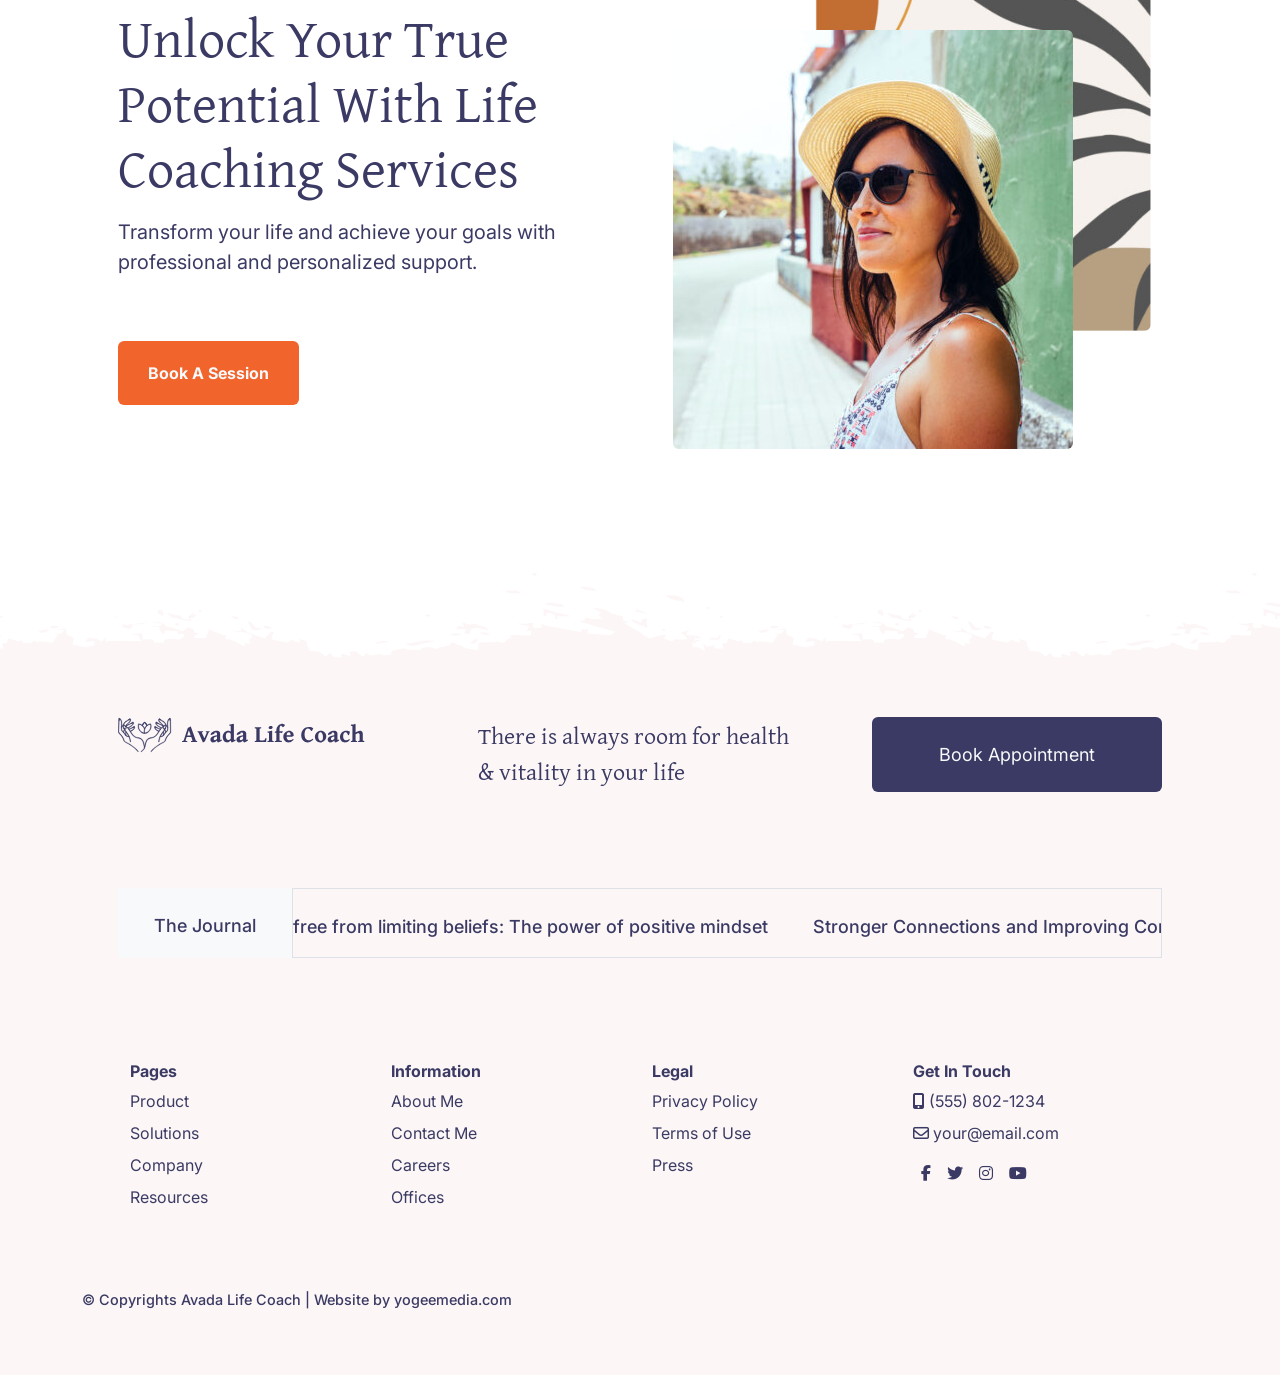
==== commit dddbcf77: "footer marque linked" ====
--- a/about-me.html
+++ b/about-me.html
@@ -763,6 +763,7 @@
         <!-- post content end -->
 
     </div>
+    
     <!-- main wrapper end -->
 
     <!-- footer start -->
@@ -803,31 +804,31 @@
                         <div class="track mt-4">
                             <div class="content text-purple fs1">
                                 <span>
-                                    <a href="#">free from limiting beliefs: The power of positive mindset
+                                    <a href="single-blog.html">free from limiting beliefs: The power of positive mindset
                                         &nbsp;&nbsp;&nbsp;&nbsp;&nbsp;&nbsp;&nbsp;</a>
                                 </span>
                                 <span>
-                                    <a href="#">Stronger Connections and Improving Communication
+                                    <a href="single-blog.html">Stronger Connections and Improving Communication
                                         &nbsp;&nbsp;&nbsp;&nbsp;&nbsp;&nbsp;&nbsp;</a>
                                 </span>
                                 <span>
-                                    <a href="#">Self-Discovery: A Journey to Finding Your Purpose
+                                    <a href="single-blog.html">Self-Discovery: A Journey to Finding Your Purpose
                                         &nbsp;&nbsp;&nbsp;&nbsp;&nbsp;&nbsp;&nbsp;</a>
                                 </span>
                                 <span>
-                                    <a href="#">for Overcoming Adversity and Achieving Success
+                                    <a href="single-blog.html">for Overcoming Adversity and Achieving Success
                                         &nbsp;&nbsp;&nbsp;&nbsp;&nbsp;&nbsp;&nbsp;</a>
                                 </span>
                                 <span>
-                                    <a href="#">and Techniques for Living in the Present Moment
+                                    <a href="single-blog.html">and Techniques for Living in the Present Moment
                                         &nbsp;&nbsp;&nbsp;&nbsp;&nbsp;&nbsp;&nbsp;</a>
                                 </span>
                                 <span>
-                                    <a href="#">Overcome Challenges and Embrace Change
+                                    <a href="single-blog.html">Overcome Challenges and Embrace Change
                                         &nbsp;&nbsp;&nbsp;&nbsp;&nbsp;&nbsp;&nbsp;</a>
                                 </span>
                                 <span>
-                                    <a href="#">Finding Happiness and Fulfillment
+                                    <a href="single-blog.html">Finding Happiness and Fulfillment
                                         &nbsp;&nbsp;&nbsp;&nbsp;&nbsp;&nbsp;&nbsp;</a>
                                 </span>
                             </div>
--- a/inc/css/style.css
+++ b/inc/css/style.css
@@ -444,6 +444,10 @@
 
 .track:hover {
   animation-play-state: paused;
+}
+
+.track a:hover {
+  color: #202c46;
 }
 
 /* marquee css end */
